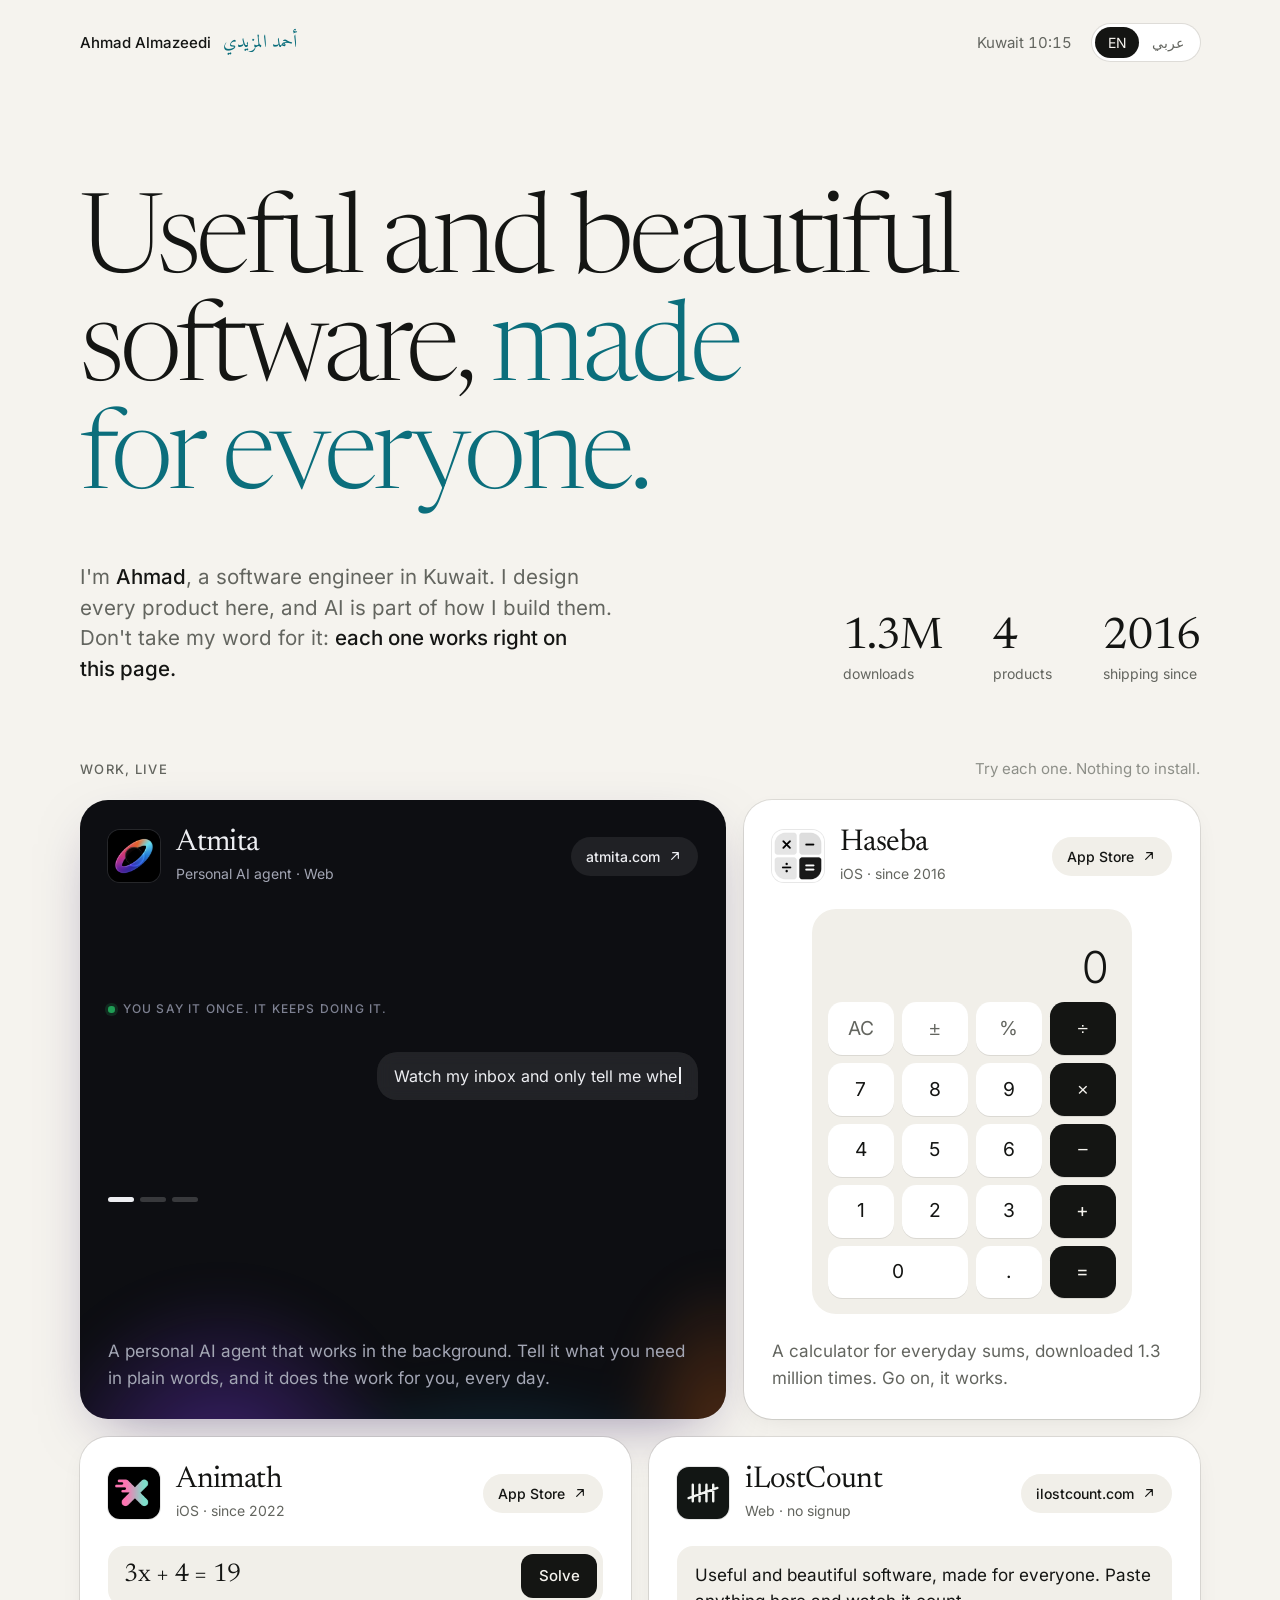
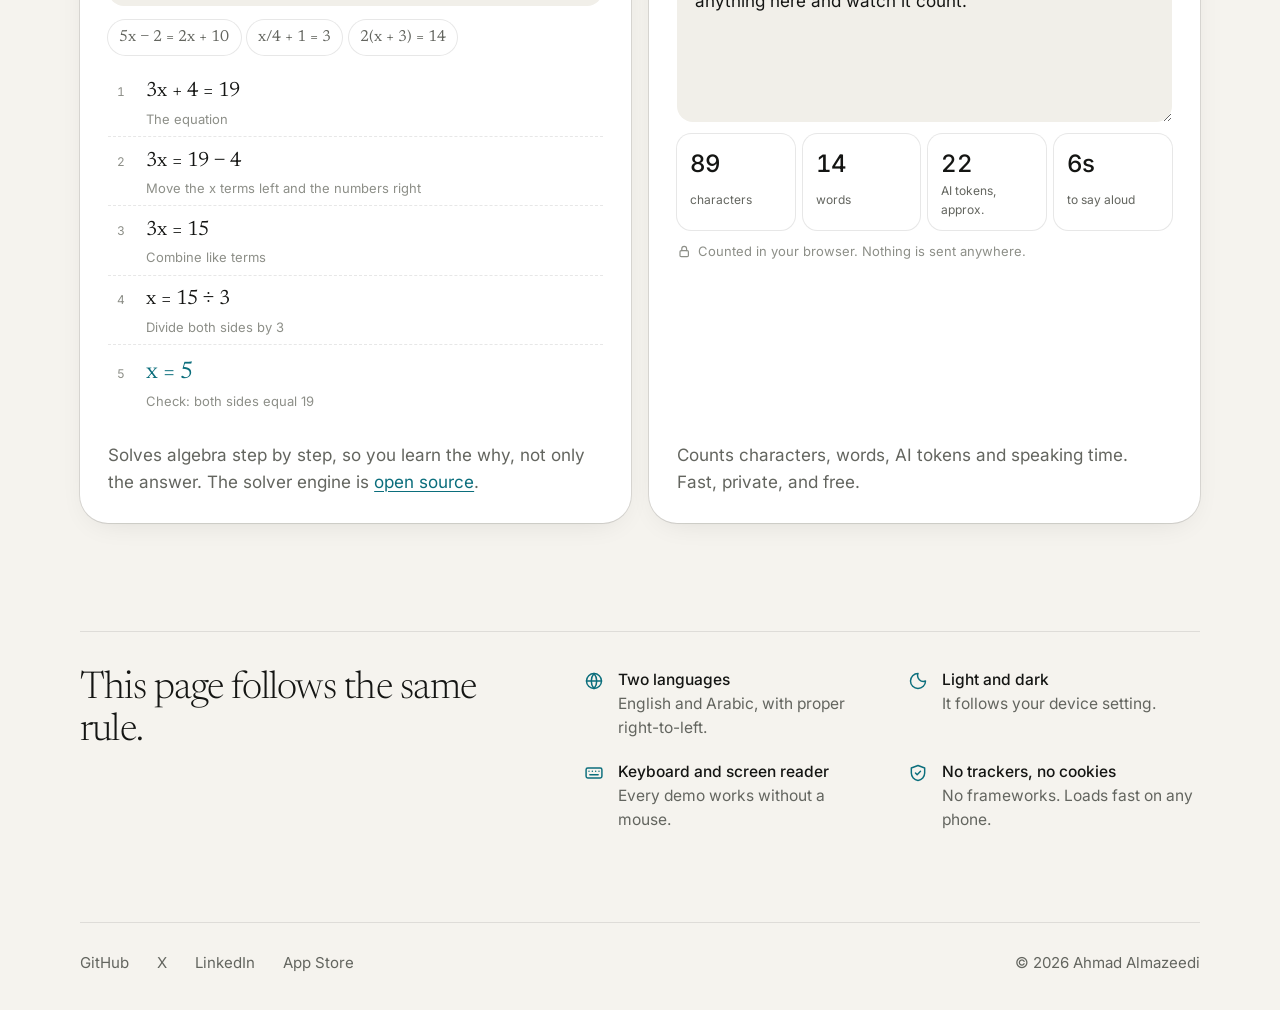
==== index.html @ 47bbcbde "Redesign: live demos of every product, English/Arabic, new share card" ====
<!DOCTYPE html>
<html lang="en" dir="ltr">
<head>
<meta charset="utf-8">
<meta name="viewport" content="width=device-width, initial-scale=1">
<title>Ahmad Almazeedi: software made for everyone</title>
<meta name="description" content="Ahmad Almazeedi, software engineer in Kuwait. Atmita, Haseba, Animath and iLostCount, each one you can try right on the page.">
<link rel="canonical" href="https://ahmad-almazeedi.github.io/">
<meta name="theme-color" content="#F5F3EE" media="(prefers-color-scheme: light)">
<meta name="theme-color" content="#0C0D0C" media="(prefers-color-scheme: dark)">
<meta property="og:type" content="website">
<meta property="og:title" content="Ahmad Almazeedi">
<meta property="og:description" content="Useful and beautiful software, made for everyone.">
<meta property="og:url" content="https://ahmad-almazeedi.github.io/">
<meta property="og:image" content="https://ahmad-almazeedi.github.io/assets/og.png">
<meta property="og:image:width" content="1200">
<meta property="og:image:height" content="630">
<meta name="twitter:card" content="summary_large_image">
<link rel="icon" type="image/svg+xml" href="/favicon.svg">
<link rel="preload" href="/assets/fonts/newsreader.woff2" as="font" type="font/woff2" crossorigin>
<link rel="preload" href="/assets/fonts/inter.woff2" as="font" type="font/woff2" crossorigin>
<script>
(function () {
  var q = new URLSearchParams(location.search).get('lang');
  var saved = null; try { saved = localStorage.getItem('lang'); } catch (e) {}
  var lang = q || saved || ((navigator.language || '').slice(0, 2) === 'ar' ? 'ar' : 'en');
  if (lang === 'ar') { document.documentElement.lang = 'ar'; document.documentElement.dir = 'rtl'; }
})();
</script>
<style>
@font-face { font-family: "Newsreader"; src: url("/assets/fonts/newsreader.woff2") format("woff2"); font-weight: 200 800; font-display: swap; }
@font-face { font-family: "Inter"; src: url("/assets/fonts/inter.woff2") format("woff2"); font-weight: 100 900; font-display: swap; }
@font-face { font-family: "Amiri Name"; src: url("/assets/fonts/amiri-name.woff2") format("woff2"); font-display: swap; }
@font-face { font-family: "Amiri"; src: url("/assets/fonts/amiri-400.woff2") format("woff2"); font-display: swap; unicode-range: U+0600-06FF, U+0750-077F, U+08A0-08FF, U+200C-200E, U+FB50-FDFF, U+FE70-FEFC; }
@font-face { font-family: "Plex Arabic"; src: url("/assets/fonts/plex-arabic-400.woff2") format("woff2"); font-weight: 400; font-display: swap; unicode-range: U+0600-06FF, U+0750-077F, U+08A0-08FF, U+200C-200E, U+FB50-FDFF, U+FE70-FEFC; }
@font-face { font-family: "Plex Arabic"; src: url("/assets/fonts/plex-arabic-500.woff2") format("woff2"); font-weight: 500 700; font-display: swap; unicode-range: U+0600-06FF, U+0750-077F, U+08A0-08FF, U+200C-200E, U+FB50-FDFF, U+FE70-FEFC; }

:root {
  color-scheme: light dark;
  --bg: #F5F3EE;
  --card: #FFFFFF;
  --ink: #141513;
  --soft: #63655F;
  --faint: #8D8F88;
  --line: rgba(20, 21, 19, 0.10);
  --well: #F1EFE9;
  --accent: #0B6E7C;
  --ok: #1F9D55;
  --shadow: 0 1px 2px rgba(20,21,19,.04), 0 8px 30px -12px rgba(20,21,19,.12);
  --serif: "Newsreader", "Amiri", "Iowan Old Style", Georgia, serif;
  --sans: "Inter", "Plex Arabic", -apple-system, BlinkMacSystemFont, "Segoe UI", Roboto, Helvetica, Arial, sans-serif;
  --pad: clamp(1.25rem, 5vw, 4.5rem);
  --r: 1.75rem;
}
@media (prefers-color-scheme: dark) {
  :root {
    --bg: #0C0D0C;
    --card: #161816;
    --ink: #ECEDE8;
    --soft: #A0A39C;
    --faint: #73766F;
    --line: rgba(236, 237, 232, 0.10);
    --well: #1E201E;
    --accent: #6FCBD7;
    --ok: #4ADE80;
    --shadow: 0 1px 0 rgba(255,255,255,.03) inset, 0 10px 40px -16px rgba(0,0,0,.6);
  }
}
* { box-sizing: border-box; }
html { -webkit-text-size-adjust: 100%; }
body {
  margin: 0; background: var(--bg); color: var(--ink);
  font-family: var(--sans); font-size: 1.0625rem; line-height: 1.55;
  -webkit-font-smoothing: antialiased; text-rendering: optimizeLegibility;
}
a { color: inherit; text-decoration: none; }
button, input, textarea { font: inherit; color: inherit; }
::selection { background: var(--accent); color: var(--bg); }
:focus-visible { outline: 2px solid var(--accent); outline-offset: 3px; border-radius: 6px; }
.skip { position: absolute; inset-inline-start: 1rem; top: -4rem; background: var(--ink); color: var(--bg); padding: .5rem 1rem; border-radius: 999px; z-index: 9; }
.skip:focus { top: 1rem; }
.sr { position: absolute; width: 1px; height: 1px; overflow: hidden; clip: rect(0 0 0 0); white-space: nowrap; }

/* Language switching: one page, two languages */
html:not([lang="ar"]) [data-ar], html[lang="ar"] [data-en] { display: none !important; }
html[lang="ar"] body { font-size: 1.125rem; line-height: 1.75; }

.wrap { max-width: 78rem; margin: 0 auto; padding: 0 var(--pad); }

/* Top */
.top { display: flex; align-items: center; justify-content: space-between; gap: 1rem; padding-block: 1.5rem; font-size: .9375rem; color: var(--soft); }
.mark { display: flex; align-items: center; gap: .75rem; color: var(--ink); font-weight: 500; }
.mark .ar { font-family: "Amiri Name", "Amiri", serif; font-size: 1.2em; color: var(--accent); font-weight: 400; line-height: 1; }
.top-right { display: flex; align-items: center; gap: 1.25rem; }
.clock { font-variant-numeric: tabular-nums; }
.lang {
  display: inline-flex; padding: 3px; border-radius: 999px; background: var(--card); box-shadow: 0 0 0 1px var(--line);
}
.lang button {
  border: 0; background: transparent; cursor: pointer; padding: .3rem .8rem; border-radius: 999px; font-size: .875rem; color: var(--soft);
  transition: background .2s, color .2s;
}
.lang button[aria-pressed="true"] { background: var(--ink); color: var(--bg); }
.lang .ar-btn { font-family: "Plex Arabic", var(--sans); }

/* Hero */
.hero { padding-block: clamp(3.5rem, 12vh, 8.5rem) clamp(3rem, 8vh, 5.5rem); }
.hero h1 {
  margin: 0; font-family: var(--serif); font-weight: 300;
  font-size: clamp(3rem, 8.6vw, 8.25rem); line-height: .98; letter-spacing: -0.04em;
  max-width: 11.5em; text-wrap: balance;
}
.hero h1 em { font-style: normal; color: var(--accent); }
html[lang="ar"] .hero h1 { font-family: "Amiri", var(--serif); font-weight: 400; letter-spacing: 0; line-height: 1.35; font-size: clamp(2.6rem, 7.2vw, 6.75rem); }
.intro { display: grid; grid-template-columns: minmax(0, 34rem) auto; justify-content: space-between; align-items: end; gap: 2rem 3rem; margin-top: clamp(2rem, 5vh, 3.25rem); }
.intro p { margin: 0; font-size: clamp(1.125rem, 1.6vw, 1.3rem); line-height: 1.5; color: var(--soft); text-wrap: pretty; }
.intro p strong { color: var(--ink); font-weight: 500; }
.facts { display: flex; gap: clamp(1.5rem, 4vw, 3.5rem); margin: 0; }
.facts div { display: grid; gap: .15rem; }
.facts dt { order: 2; font-size: .875rem; color: var(--soft); }
.facts dd { order: 1; margin: 0; font-family: var(--serif); font-size: clamp(2rem, 3.4vw, 2.75rem); line-height: 1; letter-spacing: -0.02em; font-variant-numeric: lining-nums; }

/* Section head */
.head { display: flex; align-items: baseline; justify-content: space-between; gap: 1rem; margin-bottom: 1.25rem; }
.head h2 { margin: 0; font-size: .8125rem; font-weight: 500; letter-spacing: .1em; text-transform: uppercase; color: var(--soft); }
html[lang="ar"] .head h2 { letter-spacing: 0; font-size: .95rem; }
.head p { margin: 0; font-size: .9375rem; color: var(--faint); }

/* Bento */
.grid { display: grid; grid-template-columns: repeat(12, minmax(0, 1fr)); gap: clamp(.875rem, 1.4vw, 1.25rem); }
.card {
  position: relative; grid-column: span 6; display: flex; flex-direction: column; gap: 1.5rem;
  background: var(--card); border-radius: var(--r); padding: clamp(1.25rem, 2.2vw, 2rem);
  box-shadow: var(--shadow), 0 0 0 1px var(--line); overflow: hidden;
}
.card.atmita { grid-column: span 7; }
.card.haseba { grid-column: span 5; }
.card-top { display: flex; align-items: center; gap: 1rem; }
.icon { width: 3.25rem; height: 3.25rem; border-radius: 23%; flex: none; display: block; box-shadow: 0 0 0 1px var(--line); }
svg.icon { background: #121614; color: #F2F4F1; }
.card-top h3 { margin: 0; font-family: var(--serif); font-weight: 400; font-size: 1.875rem; line-height: 1.05; letter-spacing: -0.02em; }
html[lang="ar"] .card-top h3 { font-family: var(--serif); letter-spacing: 0; }
.kind { margin: .2rem 0 0; font-size: .875rem; color: var(--soft); }
.go {
  margin-inline-start: auto; display: inline-flex; align-items: center; gap: .4rem; flex: none;
  padding: .55rem .95rem; border-radius: 999px; font-size: .875rem; font-weight: 500;
  background: var(--well); transition: background .2s, color .2s;
}
.go svg { width: 1rem; height: 1rem; transition: transform .25s cubic-bezier(.2,.7,.2,1); }
html[dir="rtl"] .go svg { transform: scaleX(-1); }
.go:hover { background: var(--ink); color: var(--bg); }
.go:hover svg { transform: translate(2px, -2px); }
html[dir="rtl"] .go:hover svg { transform: scaleX(-1) translate(2px, -2px); }
.desc { margin: 0; color: var(--soft); max-width: 34em; text-wrap: pretty; }
.desc a { color: var(--accent); text-decoration: underline; text-underline-offset: .2em; text-decoration-thickness: 1px; }
.try { flex: 1; display: flex; flex-direction: column; justify-content: flex-start; min-width: 0; }
.card.atmita .try, .card.haseba .try { justify-content: center; }
.try-label { display: flex; align-items: center; gap: .5rem; margin: 0 0 .75rem; font-size: .75rem; font-weight: 500; letter-spacing: .1em; text-transform: uppercase; color: var(--faint); }
html[lang="ar"] .try-label { letter-spacing: 0; font-size: .85rem; }
.try-label::before { content: ""; width: .4rem; height: .4rem; border-radius: 50%; background: var(--ok); box-shadow: 0 0 0 3px color-mix(in srgb, var(--ok) 20%, transparent); }

/* Atmita: dark stage that stays dark in both themes */
.card.atmita { background: #0D0E12; color: #EDEEF2; box-shadow: 0 0 0 1px rgba(255,255,255,.06), 0 20px 60px -24px rgba(40, 20, 90, .5); }
.card.atmita::before {
  content: ""; position: absolute; inset: auto -20% -55% -20%; height: 90%;
  background: radial-gradient(closest-side at 30% 50%, rgba(124, 58, 237, .45), transparent 70%),
              radial-gradient(closest-side at 60% 60%, rgba(14, 165, 233, .35), transparent 70%),
              radial-gradient(closest-side at 85% 40%, rgba(249, 115, 22, .28), transparent 70%);
  filter: blur(20px); pointer-events: none;
}
.card.atmita > * { position: relative; }
.card.atmita .kind, .card.atmita .desc { color: #A3A6B4; }
.card.atmita .go { background: rgba(255,255,255,.08); }
.card.atmita .go:hover { background: #EDEEF2; color: #0D0E12; }
.card.atmita .icon { box-shadow: 0 0 0 1px rgba(255,255,255,.1); }
.card.atmita .try-label { color: #7D8091; }
.stage { display: grid; gap: .75rem; min-height: 12rem; align-content: center; }
.bubble {
  justify-self: end; max-width: 85%; padding: .75rem 1.05rem; border-radius: 1.25rem 1.25rem .35rem 1.25rem;
  background: rgba(255,255,255,.09); backdrop-filter: blur(8px); font-size: 1rem; min-height: 2.9rem;
}
html[dir="rtl"] .bubble { border-radius: 1.25rem 1.25rem 1.25rem .35rem; }
.bubble .caret { display: inline-block; width: 2px; height: 1.05em; background: currentColor; vertical-align: -0.15em; margin-inline-start: 2px; animation: blink 1s steps(1) infinite; }
@keyframes blink { 50% { opacity: 0; } }
.job {
  justify-self: start; display: flex; align-items: center; gap: .9rem; width: min(100%, 24rem);
  padding: .9rem 1.1rem; border-radius: 1.1rem; background: rgba(255,255,255,.96); color: #121318;
  box-shadow: 0 12px 32px -12px rgba(0,0,0,.6);
  opacity: 0; transform: translateY(10px) scale(.98); transition: opacity .5s ease, transform .6s cubic-bezier(.2,.7,.2,1);
}
.job.show { opacity: 1; transform: none; }
.job-ic { width: 2.25rem; height: 2.25rem; border-radius: .7rem; display: grid; place-items: center; background: linear-gradient(135deg, #7C3AED, #0EA5E9); color: #fff; flex: none; }
.job-ic svg { width: 1.15rem; height: 1.15rem; }
.job b { display: block; font-weight: 600; font-size: .95rem; line-height: 1.3; }
.job span { display: block; font-size: .8125rem; color: #62646E; }
.job .live { margin-inline-start: auto; display: inline-flex; align-items: center; gap: .35rem; font-size: .75rem; font-weight: 500; color: #15803D; flex: none; }
.job .live::before { content: ""; width: .45rem; height: .45rem; border-radius: 50%; background: #22C55E; animation: pulse 1.6s ease-in-out infinite; }
@keyframes pulse { 50% { opacity: .35; } }
.dots { display: flex; gap: .4rem; margin-top: .25rem; }
.dots button { width: 1.6rem; height: .3rem; padding: 0; border: 0; border-radius: 999px; background: rgba(255,255,255,.18); cursor: pointer; }
.dots button[aria-current="true"] { background: #EDEEF2; }

/* Haseba: a working calculator */
.calc { width: 100%; max-width: 20rem; margin-inline: auto; padding: 1rem; border-radius: 1.5rem; background: var(--well); direction: ltr; }
.screen { text-align: right; padding: .25rem .5rem .75rem; min-height: 4.75rem; display: grid; align-content: end; }
.screen small { font-size: .8125rem; color: var(--faint); min-height: 1.2em; font-variant-numeric: tabular-nums; }
.screen output { font-size: 2.75rem; font-weight: 300; line-height: 1.05; letter-spacing: -0.02em; font-variant-numeric: tabular-nums; overflow: hidden; white-space: nowrap; text-overflow: ellipsis; }
.keys { display: grid; grid-template-columns: repeat(4, 1fr); gap: .5rem; }
.keys button {
  border: 0; cursor: pointer; aspect-ratio: 1.25; border-radius: .9rem; font-size: 1.2rem; background: var(--card);
  box-shadow: 0 1px 0 var(--line); transition: transform .08s ease, background .15s;
}
.keys button:active { transform: scale(.95); }
.keys .op { background: var(--ink); color: var(--bg); }
.keys .fn { color: var(--soft); }
.keys .zero { grid-column: span 2; aspect-ratio: auto; }

/* Animath */
.solve { display: grid; grid-template-columns: minmax(0, 1fr); align-content: start; gap: .9rem; }
.eq { display: flex; align-items: center; gap: .5rem; padding: .35rem .35rem .35rem 1rem; border-radius: 1rem; background: var(--well); direction: ltr; }
.eq input { flex: 1; min-width: 0; width: 100%; border: 0; background: transparent; font-family: var(--serif); font-size: 1.6rem; letter-spacing: -0.01em; padding: .3rem 0; outline: none; }
.eq button { border: 0; cursor: pointer; padding: .65rem 1.1rem; border-radius: .75rem; background: var(--ink); color: var(--bg); font-weight: 500; font-size: .9375rem; }
.eq-ex { display: flex; flex-wrap: wrap; gap: .4rem; }
.eq-ex button { border: 0; cursor: pointer; padding: .3rem .7rem; border-radius: 999px; background: transparent; box-shadow: 0 0 0 1px var(--line); font-family: var(--serif); font-size: 1rem; color: var(--soft); direction: ltr; }
.eq-ex button:hover { color: var(--ink); }
.steps { list-style: none; margin: 0; padding: 0; display: grid; gap: .1rem; counter-reset: s; }
.steps li { display: grid; grid-template-columns: 1.6rem 1fr; gap: .75rem; align-items: baseline; padding: .45rem 0; border-bottom: 1px dashed var(--line); counter-increment: s; }
.steps li:last-child { border-bottom: 0; }
.steps li::before { content: counter(s); font-size: .75rem; color: var(--faint); font-variant-numeric: tabular-nums; text-align: center; }
.steps .m { font-family: var(--serif); font-size: 1.3rem; direction: ltr; unicode-bidi: isolate; }
.steps .n { display: block; font-size: .8125rem; color: var(--faint); }
.steps li.final .m { color: var(--accent); font-size: 1.5rem; }
@media (prefers-reduced-motion: no-preference) {
  .steps li { animation: rise .45s cubic-bezier(.2,.7,.2,1) both; animation-delay: calc(var(--i) * 110ms); }
}

/* iLostCount */
.count textarea {
  width: 100%; min-height: 11rem; resize: vertical; border: 0; border-radius: 1rem; padding: 1rem 1.1rem;
  background: var(--well); line-height: 1.55; outline: none;
}
.count textarea:focus-visible { box-shadow: 0 0 0 2px var(--accent); }
.tally { display: grid; grid-template-columns: repeat(4, 1fr); gap: .5rem; margin: .75rem 0 0; }
.tally div { display: grid; padding: .7rem .8rem; border-radius: .9rem; box-shadow: 0 0 0 1px var(--line); }
.tally dt { order: 2; font-size: .75rem; color: var(--soft); }
.tally dd { order: 1; margin: 0; font-size: 1.5rem; font-weight: 500; letter-spacing: -0.02em; font-variant-numeric: tabular-nums; }
.private { margin: .65rem 0 0; font-size: .8125rem; color: var(--faint); display: flex; align-items: center; gap: .4rem; }
.private svg { width: .9rem; height: .9rem; flex: none; }

/* This page */
.made { margin-top: clamp(4.5rem, 12vh, 8rem); display: grid; grid-template-columns: minmax(0, 1fr) minmax(0, 1.4fr); gap: 2rem 4rem; padding-top: 2.25rem; border-top: 1px solid var(--line); }
.made h2 { margin: 0; font-family: var(--serif); font-weight: 300; font-size: clamp(1.9rem, 3vw, 2.6rem); line-height: 1.1; letter-spacing: -0.02em; }
html[lang="ar"] .made h2 { letter-spacing: 0; line-height: 1.4; }
.made ul { list-style: none; margin: 0; padding: 0; display: grid; grid-template-columns: repeat(2, minmax(0, 1fr)); gap: 1.25rem 2rem; }
.made li { display: grid; grid-template-columns: 1.5rem 1fr; gap: .6rem; color: var(--soft); font-size: .9688rem; }
.made li b { display: block; color: var(--ink); font-weight: 500; }
.made li svg { width: 1.25rem; height: 1.25rem; color: var(--accent); margin-top: .2rem; }

/* Foot */
.foot { margin-top: clamp(4rem, 10vh, 6rem); padding-block: 1.75rem 2.25rem; display: flex; flex-wrap: wrap; justify-content: space-between; gap: .75rem 2rem; font-size: .9375rem; color: var(--soft); border-top: 1px solid var(--line); }
.foot nav { display: flex; flex-wrap: wrap; gap: .5rem 1.75rem; }
.foot a:hover, .foot a:focus-visible { color: var(--ink); }

/* Entrance */
@media (prefers-reduced-motion: no-preference) {
  .rise { animation: rise .9s cubic-bezier(.2,.7,.2,1) both; animation-delay: calc(var(--i, 0) * 90ms); }
  @keyframes rise { from { opacity: 0; transform: translateY(14px); } to { opacity: 1; transform: none; } }
}

/* Narrow */
@media (max-width: 64rem) {
  .card, .card.atmita, .card.haseba { grid-column: span 12; }
  .intro { grid-template-columns: 1fr; }
  .made { grid-template-columns: 1fr; }
}
@media (max-width: 40rem) {
  .clock { display: none; }
  .mark .en-name { display: none; }
  .facts { gap: 1.5rem; }
  .card-top h3 { font-size: 1.6rem; }
  .go span { display: none; }
  .go { padding: .6rem; }
  .tally { grid-template-columns: repeat(2, 1fr); }
  .made ul { grid-template-columns: 1fr; }
  .stage { min-height: 14rem; }
  .eq input { font-size: 1.35rem; }
}
</style>
</head>
<body>
<a class="skip" href="#work"><span data-en>Skip to the work</span><span data-ar>انتقل إلى الأعمال</span></a>

<div class="wrap">
  <header class="top">
    <a class="mark" href="/" aria-label="Ahmad Almazeedi">
      <span class="en-name">Ahmad Almazeedi</span>
      <span class="ar" lang="ar">أحمد المزيدي</span>
    </a>
    <div class="top-right">
      <span class="clock"><span data-en>Kuwait</span><span data-ar>الكويت</span> <span id="clock" dir="ltr"></span></span>
      <div class="lang" role="group" aria-label="Language / اللغة">
        <button type="button" data-set="en" aria-pressed="true">EN</button>
        <button type="button" data-set="ar" class="ar-btn" lang="ar" aria-pressed="false">عربي</button>
      </div>
    </div>
  </header>

  <main>
    <section class="hero">
      <h1 class="rise">
        <span data-en>Useful and beautiful software, <em>made for everyone.</em></span>
        <span data-ar>برمجيات مفيدة وجميلة، <em>صُنعت للجميع.</em></span>
      </h1>
      <div class="intro rise" style="--i:2">
        <p data-en>I'm <strong>Ahmad</strong>, a software engineer in Kuwait. I design every product here, and AI is part of how I build them. Don't take my word for it: <strong>each one works right on this page.</strong></p>
        <p data-ar>أنا <strong>أحمد</strong>، مهندس برمجيات من الكويت. أصمم كل منتج هنا، والذكاء الاصطناعي جزء من طريقة بنائه. لا تأخذ كلامي فقط: <strong>كل منتج يعمل هنا في هذه الصفحة.</strong></p>
        <dl class="facts">
          <div><dt><span data-en>downloads</span><span data-ar>تحميل</span></dt><dd>1.3M</dd></div>
          <div><dt><span data-en>products</span><span data-ar>منتجات</span></dt><dd>4</dd></div>
          <div><dt><span data-en>shipping since</span><span data-ar>أطلق منذ</span></dt><dd>2016</dd></div>
        </dl>
      </div>
    </section>

    <section id="work" aria-labelledby="work-h">
      <div class="head rise" style="--i:3">
        <h2 id="work-h"><span data-en>Work, live</span><span data-ar>الأعمال، تعمل الآن</span></h2>
        <p><span data-en>Try each one. Nothing to install.</span><span data-ar>جرّب كل واحد. لا شيء لتثبيته.</span></p>
      </div>

      <div class="grid">

        <!-- Atmita -->
        <article class="card atmita rise" style="--i:4" aria-labelledby="t-atmita">
          <div class="card-top">
            <img class="icon" src="/assets/icons/atmita.png" alt="" width="52" height="52">
            <div>
              <h3 id="t-atmita">Atmita</h3>
              <p class="kind"><span data-en>Personal AI agent · Web</span><span data-ar>وكيل ذكاء اصطناعي شخصي · ويب</span></p>
            </div>
            <a class="go" href="https://atmita.com/"><span>atmita.com</span><svg viewBox="0 0 24 24" fill="none" stroke="currentColor" stroke-width="1.75" stroke-linecap="round" stroke-linejoin="round" aria-hidden="true"><path d="M7 17 17 7M8.5 7H17v8.5"/></svg></a>
          </div>
          <div class="try">
            <p class="try-label"><span data-en>You say it once. It keeps doing it.</span><span data-ar>تقولها مرة، ويستمر في تنفيذها.</span></p>
            <div class="stage" aria-live="polite">
              <div class="bubble"><span id="say"></span><span class="caret" aria-hidden="true"></span></div>
              <div class="job" id="job">
                <span class="job-ic"><svg viewBox="0 0 24 24" fill="none" stroke="currentColor" stroke-width="2" stroke-linecap="round" stroke-linejoin="round" aria-hidden="true"><path d="M12 3v3M12 18v3M4.6 4.6l2.1 2.1M17.3 17.3l2.1 2.1M3 12h3M18 12h3M4.6 19.4l2.1-2.1M17.3 6.7l2.1-2.1"/><circle cx="12" cy="12" r="3.2"/></svg></span>
                <span><b id="job-t"></b><span id="job-w"></span></span>
                <span class="live"><span data-en>Running</span><span data-ar>يعمل</span></span>
              </div>
              <div class="dots" id="dots"></div>
            </div>
          </div>
          <p class="desc"><span data-en>A personal AI agent that works in the background. Tell it what you need in plain words, and it does the work for you, every day.</span><span data-ar>وكيل ذكاء اصطناعي شخصي يعمل في الخلفية. أخبره بما تحتاجه بكلمات بسيطة، وهو ينجز العمل عنك كل يوم.</span></p>
        </article>

        <!-- Haseba -->
        <article class="card haseba rise" style="--i:5" aria-labelledby="t-haseba">
          <div class="card-top">
            <img class="icon" src="/assets/icons/haseba.png" alt="" width="52" height="52">
            <div>
              <h3 id="t-haseba">Haseba</h3>
              <p class="kind"><span data-en>iOS · since 2016</span><span data-ar>iOS · منذ 2016</span></p>
            </div>
            <a class="go" href="https://apps.apple.com/us/app/haseba-calculator-converter/id1121281655"><span>App Store</span><svg viewBox="0 0 24 24" fill="none" stroke="currentColor" stroke-width="1.75" stroke-linecap="round" stroke-linejoin="round" aria-hidden="true"><path d="M7 17 17 7M8.5 7H17v8.5"/></svg></a>
          </div>
          <div class="try">
            <div class="calc" id="calc" role="group" aria-label="Calculator">
              <div class="screen"><small id="c-exp"></small><output id="c-out" aria-live="polite">0</output></div>
              <div class="keys">
                <button class="fn" data-k="c">AC</button><button class="fn" data-k="neg">±</button><button class="fn" data-k="%">%</button><button class="op" data-k="/" aria-label="divide">÷</button>
                <button data-k="7">7</button><button data-k="8">8</button><button data-k="9">9</button><button class="op" data-k="*" aria-label="times">×</button>
                <button data-k="4">4</button><button data-k="5">5</button><button data-k="6">6</button><button class="op" data-k="-" aria-label="minus">−</button>
                <button data-k="1">1</button><button data-k="2">2</button><button data-k="3">3</button><button class="op" data-k="+" aria-label="plus">+</button>
                <button class="zero" data-k="0">0</button><button data-k=".">.</button><button class="op" data-k="=" aria-label="equals">=</button>
              </div>
            </div>
          </div>
          <p class="desc"><span data-en>A calculator for everyday sums, downloaded 1.3 million times. Go on, it works.</span><span data-ar>آلة حاسبة للحسابات اليومية، حُمّلت 1.3 مليون مرة. جرّبها، إنها تعمل.</span></p>
        </article>

        <!-- Animath -->
        <article class="card rise" style="--i:6" aria-labelledby="t-animath">
          <div class="card-top">
            <img class="icon" src="/assets/icons/animath.png" alt="" width="52" height="52">
            <div>
              <h3 id="t-animath">Animath</h3>
              <p class="kind"><span data-en>iOS · since 2022</span><span data-ar>iOS · منذ 2022</span></p>
            </div>
            <a class="go" href="https://apps.apple.com/us/app/animath-ai-tutor-solver/id1615638274"><span>App Store</span><svg viewBox="0 0 24 24" fill="none" stroke="currentColor" stroke-width="1.75" stroke-linecap="round" stroke-linejoin="round" aria-hidden="true"><path d="M7 17 17 7M8.5 7H17v8.5"/></svg></a>
          </div>
          <div class="try solve">
            <form class="eq" id="eq-form">
              <label class="sr" for="eq"><span data-en>Equation</span><span data-ar>المعادلة</span></label>
              <input id="eq" value="3x + 4 = 19" autocomplete="off" spellcheck="false" inputmode="text">
              <button type="submit"><span data-en>Solve</span><span data-ar>حل</span></button>
            </form>
            <div class="eq-ex" aria-label="Examples"><button type="button">5x − 2 = 2x + 10</button><button type="button">x/4 + 1 = 3</button><button type="button">2(x + 3) = 14</button></div>
            <ol class="steps" id="steps" aria-live="polite"></ol>
          </div>
          <p class="desc"><span data-en>Solves algebra step by step, so you learn the why, not only the answer. The solver engine is <a href="https://github.com/ahmad-almazeedi/AnimathSolver">open source</a>.</span><span data-ar>يحل الجبر خطوة بخطوة، لتفهم السبب لا الجواب فقط. محرك الحل <a href="https://github.com/ahmad-almazeedi/AnimathSolver">مفتوح المصدر</a>.</span></p>
        </article>

        <!-- iLostCount -->
        <article class="card rise" style="--i:7" aria-labelledby="t-ilc">
          <div class="card-top">
            <svg class="icon" viewBox="0 0 56 56" width="52" height="52" fill="none" stroke="currentColor" stroke-width="2.6" stroke-linecap="round" aria-hidden="true"><path d="M17 19v18M24.3 19v18M31.7 19v18M39 19v18M12.5 33.5l31-11"/></svg>
            <div>
              <h3 id="t-ilc">iLostCount</h3>
              <p class="kind"><span data-en>Web · no signup</span><span data-ar>ويب · بدون تسجيل</span></p>
            </div>
            <a class="go" href="https://ilostcount.com/"><span>ilostcount.com</span><svg viewBox="0 0 24 24" fill="none" stroke="currentColor" stroke-width="1.75" stroke-linecap="round" stroke-linejoin="round" aria-hidden="true"><path d="M7 17 17 7M8.5 7H17v8.5"/></svg></a>
          </div>
          <div class="try count">
            <label class="sr" for="txt"><span data-en>Text to count</span><span data-ar>النص المراد عدّه</span></label>
            <textarea id="txt" spellcheck="false"></textarea>
            <dl class="tally">
              <div><dt><span data-en>characters</span><span data-ar>حرف</span></dt><dd id="n-c">0</dd></div>
              <div><dt><span data-en>words</span><span data-ar>كلمة</span></dt><dd id="n-w">0</dd></div>
              <div><dt><span data-en>AI tokens, approx.</span><span data-ar>توكن تقريبًا</span></dt><dd id="n-t">0</dd></div>
              <div><dt><span data-en>to say aloud</span><span data-ar>للنطق</span></dt><dd id="n-s">0s</dd></div>
            </dl>
            <p class="private"><svg viewBox="0 0 24 24" fill="none" stroke="currentColor" stroke-width="2" stroke-linecap="round" stroke-linejoin="round" aria-hidden="true"><rect x="5" y="11" width="14" height="10" rx="2"/><path d="M8 11V8a4 4 0 0 1 8 0v3"/></svg><span data-en>Counted in your browser. Nothing is sent anywhere.</span><span data-ar>يُعدّ داخل متصفحك. لا يُرسل أي شيء.</span></p>
          </div>
          <p class="desc"><span data-en>Counts characters, words, AI tokens and speaking time. Fast, private, and free.</span><span data-ar>يعدّ الحروف والكلمات وتوكنات الذكاء الاصطناعي ومدة النطق. سريع وخاص ومجاني.</span></p>
        </article>

      </div>
    </section>

    <section class="made" aria-labelledby="made-h">
      <h2 id="made-h"><span data-en>This page follows the same rule.</span><span data-ar>وهذه الصفحة تتبع القاعدة نفسها.</span></h2>
      <ul>
        <li><svg viewBox="0 0 24 24" fill="none" stroke="currentColor" stroke-width="1.75" stroke-linecap="round" stroke-linejoin="round" aria-hidden="true"><circle cx="12" cy="12" r="9"/><path d="M3 12h18M12 3a14 14 0 0 1 0 18M12 3a14 14 0 0 0 0 18"/></svg><span><b><span data-en>Two languages</span><span data-ar>لغتان</span></b><span data-en>English and Arabic, with proper right-to-left.</span><span data-ar>العربية والإنجليزية، مع اتجاه صحيح من اليمين لليسار.</span></span></li>
        <li><svg viewBox="0 0 24 24" fill="none" stroke="currentColor" stroke-width="1.75" stroke-linecap="round" stroke-linejoin="round" aria-hidden="true"><path d="M12 3a9 9 0 1 0 9 9 7 7 0 0 1-9-9Z"/></svg><span><b><span data-en>Light and dark</span><span data-ar>فاتح وداكن</span></b><span data-en>It follows your device setting.</span><span data-ar>تتبع إعداد جهازك.</span></span></li>
        <li><svg viewBox="0 0 24 24" fill="none" stroke="currentColor" stroke-width="1.75" stroke-linecap="round" stroke-linejoin="round" aria-hidden="true"><rect x="2.5" y="6" width="19" height="12" rx="2"/><path d="M6 10h.01M10 10h.01M14 10h.01M18 10h.01M7 14h10"/></svg><span><b><span data-en>Keyboard and screen reader</span><span data-ar>لوحة المفاتيح وقارئ الشاشة</span></b><span data-en>Every demo works without a mouse.</span><span data-ar>كل تجربة تعمل بدون فأرة.</span></span></li>
        <li><svg viewBox="0 0 24 24" fill="none" stroke="currentColor" stroke-width="1.75" stroke-linecap="round" stroke-linejoin="round" aria-hidden="true"><path d="M12 3 4 6v6c0 4.5 3.4 8.3 8 9 4.6-.7 8-4.5 8-9V6l-8-3Z"/><path d="m9 12 2 2 4-4"/></svg><span><b><span data-en>No trackers, no cookies</span><span data-ar>بلا تتبع ولا كوكيز</span></b><span data-en>No frameworks. Loads fast on any phone.</span><span data-ar>بلا أطر عمل ثقيلة، تفتح بسرعة على أي هاتف.</span></span></li>
      </ul>
    </section>
  </main>

  <footer class="foot">
    <nav aria-label="Elsewhere">
      <a href="https://github.com/ahmad-almazeedi">GitHub</a>
      <a href="https://x.com/Ahmad_ALMazeedi">X</a>
      <a href="https://www.linkedin.com/in/ahmad-almazeedi-b4657ba8">LinkedIn</a>
      <a href="https://apps.apple.com/us/developer/ahmad-almazeedi/id1121281654">App Store</a>
    </nav>
    <span>© 2026 <span data-en>Ahmad Almazeedi</span><span data-ar>أحمد المزيدي</span></span>
  </footer>
</div>

<script>
(function () {
  var root = document.documentElement;
  var isAr = function () { return root.lang === 'ar'; };

  /* Language */
  var hooks = [];
  function setLang(l) {
    root.lang = l; root.dir = l === 'ar' ? 'rtl' : 'ltr';
    try { localStorage.setItem('lang', l); } catch (e) {}
    document.querySelectorAll('.lang button').forEach(function (b) { b.setAttribute('aria-pressed', String(b.dataset.set === l)); });
    document.title = l === 'ar' ? 'أحمد المزيدي: برمجيات صُنعت للجميع' : 'Ahmad Almazeedi: software made for everyone';
    hooks.forEach(function (f) { f(); });
  }
  document.querySelectorAll('.lang button').forEach(function (b) { b.addEventListener('click', function () { setLang(b.dataset.set); }); });

  /* Clock */
  var clock = document.getElementById('clock');
  if (window.Intl) {
    var fmt = new Intl.DateTimeFormat('en-GB', { timeZone: 'Asia/Kuwait', hour: '2-digit', minute: '2-digit' });
    var tick = function () { clock.textContent = fmt.format(new Date()); };
    tick(); setInterval(tick, 15000);
  }

  /* Atmita demo */
  var reduce = matchMedia('(prefers-reduced-motion: reduce)').matches;
  var scenes = {
    en: [
      ['Watch my inbox and only tell me when something needs me.', 'Inbox watch', 'Runs on every new email'],
      ['Every morning, send me the three news stories that matter for my work.', 'Morning brief', 'Every day at 7:00'],
      ['Remind me to reorder my contact lenses before I run out.', 'Restock reminder', 'Checks every week']
    ],
    ar: [
      ['راقب بريدي وأخبرني فقط عندما يحتاجني شيء.', 'مراقبة البريد', 'تعمل مع كل رسالة جديدة'],
      ['كل صباح، أرسل لي أهم ثلاثة أخبار تخص عملي.', 'موجز الصباح', 'كل يوم الساعة 7:00'],
      ['ذكّرني بطلب العدسات قبل أن تنفد.', 'تذكير إعادة الطلب', 'يتحقق كل أسبوع']
    ]
  };
  var say = document.getElementById('say'), job = document.getElementById('job');
  var jt = document.getElementById('job-t'), jw = document.getElementById('job-w'), dots = document.getElementById('dots');
  var idx = 0, timer = null;
  scenes.en.forEach(function (_, i) {
    var b = document.createElement('button'); b.type = 'button'; b.setAttribute('aria-label', 'Example ' + (i + 1));
    b.addEventListener('click', function () { play(i); }); dots.appendChild(b);
  });
  function play(i) {
    clearTimeout(timer); idx = i;
    var s = scenes[isAr() ? 'ar' : 'en'][i];
    [].forEach.call(dots.children, function (d, j) { d.setAttribute('aria-current', String(j === i)); });
    job.classList.remove('show'); jt.textContent = s[1]; jw.textContent = s[2];
    if (reduce) { say.textContent = s[0]; job.classList.add('show'); timer = setTimeout(function () { play((i + 1) % 3); }, 6000); return; }
    var n = 0; say.textContent = '';
    (function type() {
      n++; say.textContent = s[0].slice(0, n);
      if (n < s[0].length) timer = setTimeout(type, 28 + Math.random() * 30);
      else timer = setTimeout(function () { job.classList.add('show'); timer = setTimeout(function () { play((i + 1) % 3); }, 3600); }, 450);
    })();
  }
  play(0);
  hooks.push(function () { play(idx); });

  /* Haseba calculator */
  var out = document.getElementById('c-out'), expEl = document.getElementById('c-exp');
  var cur = '0', prev = null, op = null, fresh = false;
  var sym = { '+': '+', '-': '−', '*': '×', '/': '÷' };
  function fmtN(x) {
    if (!isFinite(x)) return isAr() ? 'خطأ' : 'Error';
    var r = parseFloat(x.toPrecision(12));
    return Math.abs(r) >= 1e12 ? r.toExponential(4) : String(r);
  }
  function calc(a, b, o) { return o === '+' ? a + b : o === '-' ? a - b : o === '*' ? a * b : b === 0 ? NaN : a / b; }
  function show() {
    out.textContent = cur.replace(/^-/, '−').replace(/\B(?=(\d{3})+(?!\d))(?=[^.]*$)/g, ',');
    expEl.textContent = prev !== null && op ? fmtN(prev).replace(/^-/, '−') + ' ' + sym[op] : '';
  }
  function press(k) {
    if (/\d/.test(k)) { cur = fresh || cur === '0' ? k : (cur.length < 14 ? cur + k : cur); fresh = false; }
    else if (k === '.') { if (fresh) { cur = '0.'; fresh = false; } else if (cur.indexOf('.') < 0) cur += '.'; }
    else if (k === 'c') { cur = '0'; prev = null; op = null; }
    else if (k === 'neg') { cur = cur.charAt(0) === '-' ? cur.slice(1) : (cur === '0' ? cur : '-' + cur); }
    else if (k === '%') { cur = fmtN(parseFloat(cur) / 100); fresh = true; }
    else if (k === '=') { if (op !== null) { var r = fmtN(calc(prev, parseFloat(cur), op)); expEl.textContent = ''; cur = r; prev = null; op = null; fresh = true; out.textContent = r; return; } }
    else { if (op !== null && !fresh) { cur = fmtN(calc(prev, parseFloat(cur), op)); } prev = parseFloat(cur); op = k; fresh = true; }
    show();
  }
  document.querySelectorAll('#calc button').forEach(function (b) { b.addEventListener('click', function () { press(b.dataset.k); }); });
  var calcEl = document.getElementById('calc');
  calcEl.addEventListener('keydown', function (e) {
    var map = { Enter: '=', Escape: 'c', Backspace: 'c', x: '*', X: '*' };
    var k = map[e.key] || e.key;
    if (/^[\d.+\-*/%=]$/.test(k) || k === 'c') { e.preventDefault(); press(k); }
  });
  show();

  /* Animath solver: linear equations in x, shown step by step */
  function parseSide(s) {
    // returns {a, b} meaning a*x + b, supports + - * / numbers, x, parentheses with a number factor
    s = s.replace(/\s+/g, '').replace(/[−–]/g, '-').replace(/×/g, '*').replace(/÷/g, '/').replace(/X/g, 'x');
    var i = 0;
    function peek() { return s[i]; }
    function num() { var m = /^\d*\.?\d+/.exec(s.slice(i)); if (!m) return null; i += m[0].length; return parseFloat(m[0]); }
    function factor() {
      var c = peek();
      if (c === '-') { i++; var f = factor(); return { a: -f.a, b: -f.b }; }
      if (c === '+') { i++; return factor(); }
      if (c === '(') { i++; var e = expr(); if (peek() !== ')') throw 0; i++; return e; }
      var n = num();
      if (n !== null) {
        if (peek() === 'x') { i++; return { a: n, b: 0 }; }
        if (peek() === '(') { var g = factor(); return { a: n * g.a, b: n * g.b }; }
        return { a: 0, b: n };
      }
      if (c === 'x') { i++; return { a: 1, b: 0 }; }
      throw 0;
    }
    function term() {
      var t = factor();
      while (peek() === '*' || peek() === '/') {
        var o = s[i++], f = factor();
        if (o === '*') { if (t.a && f.a) throw 0; t = { a: t.a * f.b + f.a * t.b, b: t.b * f.b }; }
        else { if (f.a || f.b === 0) throw 0; t = { a: t.a / f.b, b: t.b / f.b }; }
      }
      return t;
    }
    function expr() {
      var t = term();
      while (peek() === '+' || peek() === '-') { var o = s[i++], u = term(); t = o === '+' ? { a: t.a + u.a, b: t.b + u.b } : { a: t.a - u.a, b: t.b - u.b }; }
      return t;
    }
    var r = expr(); if (i !== s.length) throw 0; return r;
  }
  function gcd(a, b) { return b ? gcd(b, a % b) : Math.abs(a); }
  function fr(v) {
    v = parseFloat(v.toPrecision(12));
    if (Number.isInteger(v)) return String(v).replace('-', '−');
    for (var d = 2; d <= 1000; d++) { var n = v * d; if (Math.abs(n - Math.round(n)) < 1e-9) { n = Math.round(n); var g = gcd(n, d); return (n / g < 0 ? '−' : '') + Math.abs(n / g) + '/' + d / g; } }
    return String(+v.toFixed(4)).replace('-', '−');
  }
  function lin(a, b) {
    var fa = fr(Math.abs(a)), sg = a < 0 ? '−' : '';
    var xs = a === 0 ? '' : Math.abs(a) === 1 ? sg + 'x' : fa.indexOf('/') < 0 ? sg + fa + 'x' : fa.indexOf('1/') === 0 ? sg + 'x/' + fa.slice(2) : sg + '(' + fa + ')x';
    if (!xs) return fr(b);
    if (b === 0) return xs;
    return xs + (b < 0 ? ' − ' : ' + ') + fr(Math.abs(b));
  }
  var stepsEl = document.getElementById('steps'), eqIn = document.getElementById('eq');
  var T = {
    en: { start: 'The equation', move: 'Move the x terms left and the numbers right', simp: 'Combine like terms', div: 'Divide both sides by ', ans: 'Answer', bad: 'Try an equation like 3x + 4 = 19', none: 'No value of x works', all: 'Every value of x works', check: 'Check: both sides equal ', swap: 'Swap the two sides', mul: 'Multiply both sides by ' },
    ar: { start: 'المعادلة', move: 'ننقل حدود x لليسار والأعداد لليمين', simp: 'نجمع الحدود المتشابهة', div: 'نقسم الطرفين على ', ans: 'الجواب', bad: 'جرّب معادلة مثل 3x + 4 = 19', none: 'لا توجد قيمة لـ x تحقق المعادلة', all: 'كل قيم x تحقق المعادلة', check: 'تحقق: الطرفان يساويان ', swap: 'نبدّل الطرفين', mul: 'نضرب الطرفين في ' }
  };
  function solve() {
    var t = T[isAr() ? 'ar' : 'en'], raw = eqIn.value, rows = [];
    stepsEl.innerHTML = '';
    try {
      var parts = raw.split('='); if (parts.length !== 2) throw 0;
      var L = parseSide(parts[0]), R = parseSide(parts[1]);
      if (L.a === 0 && R.a === 0) throw 0;
      var clean0 = null;
      if (L.a === 0) { var tmp = L; L = R; R = tmp; clean0 = true; }
      var clean = raw.replace(/\s*\/\s*/g, '/').replace(/\s*([=+\-−*])\s*/g, ' $1 ').replace(/-/g, '−').replace(/\*/g, '×').replace(/\s+/g, ' ').replace(/\( /g, '(').replace(/ \)/g, ')').trim();
      rows.push([clean, t.start]);
      if (clean0) rows.push([lin(L.a, L.b) + ' = ' + lin(R.a, R.b), t.swap]);
      var A = L.a - R.a, B = R.b - L.b;
      var lhsNow = lin(L.a, L.b) + ' = ' + lin(R.a, R.b);
      if (lhsNow !== rows[rows.length - 1][0]) rows.push([lhsNow, t.simp]);
      if (R.a !== 0 || L.b !== 0) {
        var l = (R.a !== 0 ? lin(L.a, 0) + (R.a > 0 ? ' − ' : ' + ') + lin(Math.abs(R.a), 0) : lin(L.a, 0));
        var r = (L.b !== 0 ? fr(R.b) + (L.b > 0 ? ' − ' : ' + ') + fr(Math.abs(L.b)) : fr(R.b));
        rows.push([l + ' = ' + r, t.move]);
      }
      if (A === 0) { rows.push([fr(0) + ' = ' + fr(B), B === 0 ? t.all : t.none, true]); }
      else {
        if (rows[rows.length - 1][0] !== lin(A, 0) + ' = ' + fr(B)) rows.push([lin(A, 0) + ' = ' + fr(B), t.simp]);
        var x = B / A;
        var inv = 1 / A, par = function (v) { return v < 0 ? '(' + fr(v) + ')' : fr(v); };
        if (A !== 1 && Math.abs(inv - Math.round(inv)) < 1e-9 && Math.abs(A) < 1) rows.push(['x = ' + fr(B) + ' × ' + par(Math.round(inv)), t.mul + fr(Math.round(inv))]);
        else if (A !== 1) rows.push(['x = ' + fr(B) + ' ÷ ' + par(A), t.div + fr(A)]);
        rows.push(['x = ' + fr(x), t.check + fr(L.a * x + L.b), true]);
      }
    } catch (e) { rows = [['—', t.bad]]; }
    rows.forEach(function (r, k) {
      var li = document.createElement('li'); li.style.setProperty('--i', k);
      if (r[2]) li.className = 'final';
      var m = document.createElement('span'); m.className = 'm'; m.textContent = r[0];
      var n = document.createElement('span'); n.className = 'n'; n.textContent = r[1];
      var w = document.createElement('span'); w.appendChild(m); w.appendChild(n); li.appendChild(w); stepsEl.appendChild(li);
    });
  }
  document.getElementById('eq-form').addEventListener('submit', function (e) { e.preventDefault(); solve(); });
  document.querySelectorAll('.eq-ex button').forEach(function (b) { b.addEventListener('click', function () { eqIn.value = b.textContent; solve(); }); });
  solve();
  hooks.push(solve);

  /* iLostCount */
  var txt = document.getElementById('txt');
  var sample = { en: 'Useful and beautiful software, made for everyone. Paste anything here and watch it count.', ar: 'برمجيات مفيدة وجميلة، صُنعت للجميع. الصق أي نص هنا وشاهده يُعدّ.' };
  var touched = false;
  function count() {
    var v = txt.value, words = (v.trim().match(/\S+/g) || []).length;
    var chars = Array.from(v).length;
    var tokens = v.trim() ? Math.max(1, Math.round(/[\u0600-\u06FF]/.test(v) ? chars / 2.5 : chars / 4)) : 0;
    var sec = Math.round(words / 150 * 60);
    document.getElementById('n-c').textContent = chars.toLocaleString('en');
    document.getElementById('n-w').textContent = words.toLocaleString('en');
    document.getElementById('n-t').textContent = tokens.toLocaleString('en');
    document.getElementById('n-s').textContent = sec < 60 ? sec + 's' : Math.floor(sec / 60) + 'm ' + (sec % 60) + 's';
  }
  function fill() { if (!touched) { txt.value = sample[isAr() ? 'ar' : 'en']; count(); } }
  txt.addEventListener('input', function () { touched = true; count(); });
  fill(); hooks.push(fill);

  setLang(root.lang === 'ar' ? 'ar' : 'en');
})();
</script>
</body>
</html>
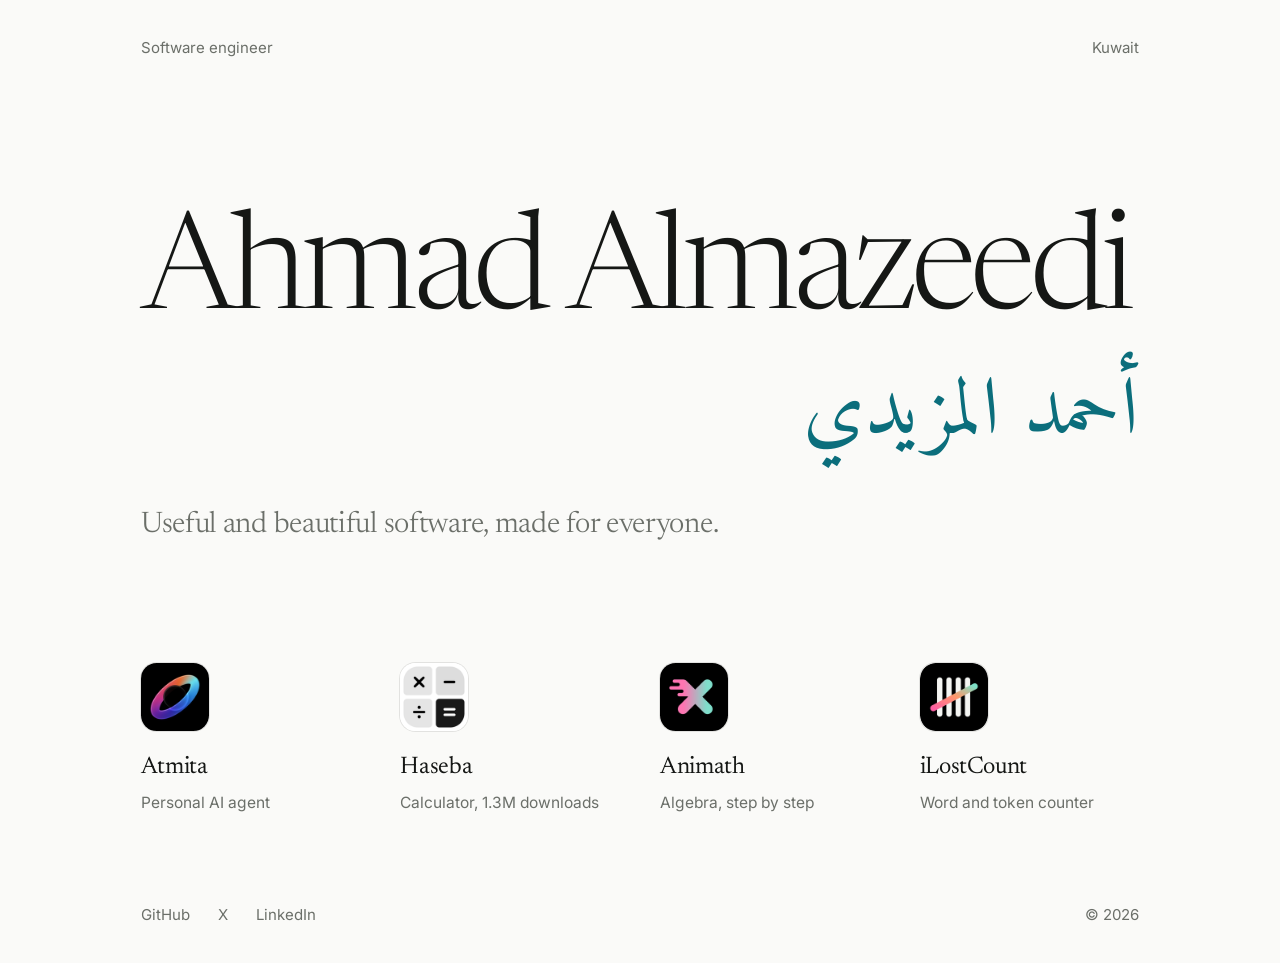
==== commit 658de137: "Option C as the homepage: name as hero, four app icons, new iLostCount icon" ====
--- a/index.html
+++ b/index.html
@@ -1,13 +1,13 @@
 <!DOCTYPE html>
-<html lang="en" dir="ltr">
+<html lang="en">
 <head>
 <meta charset="utf-8">
 <meta name="viewport" content="width=device-width, initial-scale=1">
-<title>Ahmad Almazeedi: software made for everyone</title>
-<meta name="description" content="Ahmad Almazeedi, software engineer in Kuwait. Atmita, Haseba, Animath and iLostCount, each one you can try right on the page.">
+<title>Ahmad Almazeedi</title>
+<meta name="description" content="Ahmad Almazeedi, software engineer in Kuwait. Useful and beautiful software, made for everyone: Atmita, Haseba, Animath and iLostCount.">
 <link rel="canonical" href="https://ahmad-almazeedi.github.io/">
-<meta name="theme-color" content="#F5F3EE" media="(prefers-color-scheme: light)">
-<meta name="theme-color" content="#0C0D0C" media="(prefers-color-scheme: dark)">
+<meta name="theme-color" content="#FAFAF8" media="(prefers-color-scheme: light)">
+<meta name="theme-color" content="#0E0F0E" media="(prefers-color-scheme: dark)">
 <meta property="og:type" content="website">
 <meta property="og:title" content="Ahmad Almazeedi">
 <meta property="og:description" content="Useful and beautiful software, made for everyone.">
@@ -19,425 +19,79 @@
 <link rel="icon" type="image/svg+xml" href="/favicon.svg">
 <link rel="preload" href="/assets/fonts/newsreader.woff2" as="font" type="font/woff2" crossorigin>
 <link rel="preload" href="/assets/fonts/inter.woff2" as="font" type="font/woff2" crossorigin>
-<script>
-(function () {
-  var q = new URLSearchParams(location.search).get('lang');
-  var saved = null; try { saved = localStorage.getItem('lang'); } catch (e) {}
-  var lang = q || saved || ((navigator.language || '').slice(0, 2) === 'ar' ? 'ar' : 'en');
-  if (lang === 'ar') { document.documentElement.lang = 'ar'; document.documentElement.dir = 'rtl'; }
-})();
-</script>
 <style>
 @font-face { font-family: "Newsreader"; src: url("/assets/fonts/newsreader.woff2") format("woff2"); font-weight: 200 800; font-display: swap; }
 @font-face { font-family: "Inter"; src: url("/assets/fonts/inter.woff2") format("woff2"); font-weight: 100 900; font-display: swap; }
 @font-face { font-family: "Amiri Name"; src: url("/assets/fonts/amiri-name.woff2") format("woff2"); font-display: swap; }
-@font-face { font-family: "Amiri"; src: url("/assets/fonts/amiri-400.woff2") format("woff2"); font-display: swap; unicode-range: U+0600-06FF, U+0750-077F, U+08A0-08FF, U+200C-200E, U+FB50-FDFF, U+FE70-FEFC; }
-@font-face { font-family: "Plex Arabic"; src: url("/assets/fonts/plex-arabic-400.woff2") format("woff2"); font-weight: 400; font-display: swap; unicode-range: U+0600-06FF, U+0750-077F, U+08A0-08FF, U+200C-200E, U+FB50-FDFF, U+FE70-FEFC; }
-@font-face { font-family: "Plex Arabic"; src: url("/assets/fonts/plex-arabic-500.woff2") format("woff2"); font-weight: 500 700; font-display: swap; unicode-range: U+0600-06FF, U+0750-077F, U+08A0-08FF, U+200C-200E, U+FB50-FDFF, U+FE70-FEFC; }
-
 :root {
   color-scheme: light dark;
-  --bg: #F5F3EE;
-  --card: #FFFFFF;
-  --ink: #141513;
-  --soft: #63655F;
-  --faint: #8D8F88;
-  --line: rgba(20, 21, 19, 0.10);
-  --well: #F1EFE9;
-  --accent: #0B6E7C;
-  --ok: #1F9D55;
-  --shadow: 0 1px 2px rgba(20,21,19,.04), 0 8px 30px -12px rgba(20,21,19,.12);
-  --serif: "Newsreader", "Amiri", "Iowan Old Style", Georgia, serif;
-  --sans: "Inter", "Plex Arabic", -apple-system, BlinkMacSystemFont, "Segoe UI", Roboto, Helvetica, Arial, sans-serif;
-  --pad: clamp(1.25rem, 5vw, 4.5rem);
-  --r: 1.75rem;
+  --bg: #FAFAF8; --ink: #151715; --soft: #6B6F69; --line: rgba(21,23,21,.10); --accent: #0B6E7C;
+  --serif: "Newsreader", Georgia, serif;
+  --sans: "Inter", -apple-system, BlinkMacSystemFont, "Segoe UI", Roboto, sans-serif;
+  --pad: clamp(1.5rem, 6vw, 6rem);
 }
 @media (prefers-color-scheme: dark) {
-  :root {
-    --bg: #0C0D0C;
-    --card: #161816;
-    --ink: #ECEDE8;
-    --soft: #A0A39C;
-    --faint: #73766F;
-    --line: rgba(236, 237, 232, 0.10);
-    --well: #1E201E;
-    --accent: #6FCBD7;
-    --ok: #4ADE80;
-    --shadow: 0 1px 0 rgba(255,255,255,.03) inset, 0 10px 40px -16px rgba(0,0,0,.6);
-  }
+  :root { --bg: #0E0F0E; --ink: #ECEDE9; --soft: #969A93; --line: rgba(236,237,233,.11); --accent: #78C9D3; }
 }
 * { box-sizing: border-box; }
-html { -webkit-text-size-adjust: 100%; }
-body {
-  margin: 0; background: var(--bg); color: var(--ink);
-  font-family: var(--sans); font-size: 1.0625rem; line-height: 1.55;
-  -webkit-font-smoothing: antialiased; text-rendering: optimizeLegibility;
-}
+body { margin: 0; background: var(--bg); color: var(--ink); font-family: var(--sans); font-size: 1.0625rem; line-height: 1.6; -webkit-font-smoothing: antialiased; }
 a { color: inherit; text-decoration: none; }
-button, input, textarea { font: inherit; color: inherit; }
+a:focus-visible { outline: 2px solid var(--accent); outline-offset: 4px; border-radius: 6px; }
 ::selection { background: var(--accent); color: var(--bg); }
-:focus-visible { outline: 2px solid var(--accent); outline-offset: 3px; border-radius: 6px; }
-.skip { position: absolute; inset-inline-start: 1rem; top: -4rem; background: var(--ink); color: var(--bg); padding: .5rem 1rem; border-radius: 999px; z-index: 9; }
-.skip:focus { top: 1rem; }
-.sr { position: absolute; width: 1px; height: 1px; overflow: hidden; clip: rect(0 0 0 0); white-space: nowrap; }
 
-/* Language switching: one page, two languages */
-html:not([lang="ar"]) [data-ar], html[lang="ar"] [data-en] { display: none !important; }
-html[lang="ar"] body { font-size: 1.125rem; line-height: 1.75; }
+.page { max-width: 72rem; margin: 0 auto; padding: 0 var(--pad); min-height: 100vh; min-height: 100svh; display: flex; flex-direction: column; }
 
-.wrap { max-width: 78rem; margin: 0 auto; padding: 0 var(--pad); }
+.top { display: flex; justify-content: space-between; gap: 1rem; padding-block: 2.25rem; color: var(--soft); font-size: .9375rem; }
 
-/* Top */
-.top { display: flex; align-items: center; justify-content: space-between; gap: 1rem; padding-block: 1.5rem; font-size: .9375rem; color: var(--soft); }
-.mark { display: flex; align-items: center; gap: .75rem; color: var(--ink); font-weight: 500; }
-.mark .ar { font-family: "Amiri Name", "Amiri", serif; font-size: 1.2em; color: var(--accent); font-weight: 400; line-height: 1; }
-.top-right { display: flex; align-items: center; gap: 1.25rem; }
-.clock { font-variant-numeric: tabular-nums; }
-.lang {
-  display: inline-flex; padding: 3px; border-radius: 999px; background: var(--card); box-shadow: 0 0 0 1px var(--line);
-}
-.lang button {
-  border: 0; background: transparent; cursor: pointer; padding: .3rem .8rem; border-radius: 999px; font-size: .875rem; color: var(--soft);
-  transition: background .2s, color .2s;
-}
-.lang button[aria-pressed="true"] { background: var(--ink); color: var(--bg); }
-.lang .ar-btn { font-family: "Plex Arabic", var(--sans); }
+.hero { padding-block: clamp(3.5rem, 13vh, 8rem) clamp(4.5rem, 13vh, 8rem); }
+h1 { margin: 0; display: grid; gap: .12em; font-family: var(--serif); font-weight: 300; font-size: clamp(3.25rem, 10.5vw, 8.75rem); line-height: .95; letter-spacing: -0.04em; }
+h1 .ar { font-family: "Amiri Name", serif; font-weight: 400; font-size: .6em; line-height: 1.4; letter-spacing: 0; color: var(--accent); }
+.line { margin: clamp(1.75rem, 4vh, 2.75rem) 0 0; font-family: var(--serif); font-weight: 350; font-size: clamp(1.35rem, 2.4vw, 1.85rem); line-height: 1.35; letter-spacing: -0.01em; color: var(--soft); text-wrap: balance; }
 
-/* Hero */
-.hero { padding-block: clamp(3.5rem, 12vh, 8.5rem) clamp(3rem, 8vh, 5.5rem); }
-.hero h1 {
-  margin: 0; font-family: var(--serif); font-weight: 300;
-  font-size: clamp(3rem, 8.6vw, 8.25rem); line-height: .98; letter-spacing: -0.04em;
-  max-width: 11.5em; text-wrap: balance;
-}
-.hero h1 em { font-style: normal; color: var(--accent); }
-html[lang="ar"] .hero h1 { font-family: "Amiri", var(--serif); font-weight: 400; letter-spacing: 0; line-height: 1.35; font-size: clamp(2.6rem, 7.2vw, 6.75rem); }
-.intro { display: grid; grid-template-columns: minmax(0, 34rem) auto; justify-content: space-between; align-items: end; gap: 2rem 3rem; margin-top: clamp(2rem, 5vh, 3.25rem); }
-.intro p { margin: 0; font-size: clamp(1.125rem, 1.6vw, 1.3rem); line-height: 1.5; color: var(--soft); text-wrap: pretty; }
-.intro p strong { color: var(--ink); font-weight: 500; }
-.facts { display: flex; gap: clamp(1.5rem, 4vw, 3.5rem); margin: 0; }
-.facts div { display: grid; gap: .15rem; }
-.facts dt { order: 2; font-size: .875rem; color: var(--soft); }
-.facts dd { order: 1; margin: 0; font-family: var(--serif); font-size: clamp(2rem, 3.4vw, 2.75rem); line-height: 1; letter-spacing: -0.02em; font-variant-numeric: lining-nums; }
-
-/* Section head */
-.head { display: flex; align-items: baseline; justify-content: space-between; gap: 1rem; margin-bottom: 1.25rem; }
-.head h2 { margin: 0; font-size: .8125rem; font-weight: 500; letter-spacing: .1em; text-transform: uppercase; color: var(--soft); }
-html[lang="ar"] .head h2 { letter-spacing: 0; font-size: .95rem; }
-.head p { margin: 0; font-size: .9375rem; color: var(--faint); }
-
-/* Bento */
-.grid { display: grid; grid-template-columns: repeat(12, minmax(0, 1fr)); gap: clamp(.875rem, 1.4vw, 1.25rem); }
-.card {
-  position: relative; grid-column: span 6; display: flex; flex-direction: column; gap: 1.5rem;
-  background: var(--card); border-radius: var(--r); padding: clamp(1.25rem, 2.2vw, 2rem);
-  box-shadow: var(--shadow), 0 0 0 1px var(--line); overflow: hidden;
-}
-.card.atmita { grid-column: span 7; }
-.card.haseba { grid-column: span 5; }
-.card-top { display: flex; align-items: center; gap: 1rem; }
-.icon { width: 3.25rem; height: 3.25rem; border-radius: 23%; flex: none; display: block; box-shadow: 0 0 0 1px var(--line); }
-svg.icon { background: #121614; color: #F2F4F1; }
-.card-top h3 { margin: 0; font-family: var(--serif); font-weight: 400; font-size: 1.875rem; line-height: 1.05; letter-spacing: -0.02em; }
-html[lang="ar"] .card-top h3 { font-family: var(--serif); letter-spacing: 0; }
-.kind { margin: .2rem 0 0; font-size: .875rem; color: var(--soft); }
-.go {
-  margin-inline-start: auto; display: inline-flex; align-items: center; gap: .4rem; flex: none;
-  padding: .55rem .95rem; border-radius: 999px; font-size: .875rem; font-weight: 500;
-  background: var(--well); transition: background .2s, color .2s;
-}
-.go svg { width: 1rem; height: 1rem; transition: transform .25s cubic-bezier(.2,.7,.2,1); }
-html[dir="rtl"] .go svg { transform: scaleX(-1); }
-.go:hover { background: var(--ink); color: var(--bg); }
-.go:hover svg { transform: translate(2px, -2px); }
-html[dir="rtl"] .go:hover svg { transform: scaleX(-1) translate(2px, -2px); }
-.desc { margin: 0; color: var(--soft); max-width: 34em; text-wrap: pretty; }
-.desc a { color: var(--accent); text-decoration: underline; text-underline-offset: .2em; text-decoration-thickness: 1px; }
-.try { flex: 1; display: flex; flex-direction: column; justify-content: flex-start; min-width: 0; }
-.card.atmita .try, .card.haseba .try { justify-content: center; }
-.try-label { display: flex; align-items: center; gap: .5rem; margin: 0 0 .75rem; font-size: .75rem; font-weight: 500; letter-spacing: .1em; text-transform: uppercase; color: var(--faint); }
-html[lang="ar"] .try-label { letter-spacing: 0; font-size: .85rem; }
-.try-label::before { content: ""; width: .4rem; height: .4rem; border-radius: 50%; background: var(--ok); box-shadow: 0 0 0 3px color-mix(in srgb, var(--ok) 20%, transparent); }
-
-/* Atmita: dark stage that stays dark in both themes */
-.card.atmita { background: #0D0E12; color: #EDEEF2; box-shadow: 0 0 0 1px rgba(255,255,255,.06), 0 20px 60px -24px rgba(40, 20, 90, .5); }
-.card.atmita::before {
-  content: ""; position: absolute; inset: auto -20% -55% -20%; height: 90%;
-  background: radial-gradient(closest-side at 30% 50%, rgba(124, 58, 237, .45), transparent 70%),
-              radial-gradient(closest-side at 60% 60%, rgba(14, 165, 233, .35), transparent 70%),
-              radial-gradient(closest-side at 85% 40%, rgba(249, 115, 22, .28), transparent 70%);
-  filter: blur(20px); pointer-events: none;
-}
-.card.atmita > * { position: relative; }
-.card.atmita .kind, .card.atmita .desc { color: #A3A6B4; }
-.card.atmita .go { background: rgba(255,255,255,.08); }
-.card.atmita .go:hover { background: #EDEEF2; color: #0D0E12; }
-.card.atmita .icon { box-shadow: 0 0 0 1px rgba(255,255,255,.1); }
-.card.atmita .try-label { color: #7D8091; }
-.stage { display: grid; gap: .75rem; min-height: 12rem; align-content: center; }
-.bubble {
-  justify-self: end; max-width: 85%; padding: .75rem 1.05rem; border-radius: 1.25rem 1.25rem .35rem 1.25rem;
-  background: rgba(255,255,255,.09); backdrop-filter: blur(8px); font-size: 1rem; min-height: 2.9rem;
-}
-html[dir="rtl"] .bubble { border-radius: 1.25rem 1.25rem 1.25rem .35rem; }
-.bubble .caret { display: inline-block; width: 2px; height: 1.05em; background: currentColor; vertical-align: -0.15em; margin-inline-start: 2px; animation: blink 1s steps(1) infinite; }
-@keyframes blink { 50% { opacity: 0; } }
-.job {
-  justify-self: start; display: flex; align-items: center; gap: .9rem; width: min(100%, 24rem);
-  padding: .9rem 1.1rem; border-radius: 1.1rem; background: rgba(255,255,255,.96); color: #121318;
-  box-shadow: 0 12px 32px -12px rgba(0,0,0,.6);
-  opacity: 0; transform: translateY(10px) scale(.98); transition: opacity .5s ease, transform .6s cubic-bezier(.2,.7,.2,1);
-}
-.job.show { opacity: 1; transform: none; }
-.job-ic { width: 2.25rem; height: 2.25rem; border-radius: .7rem; display: grid; place-items: center; background: linear-gradient(135deg, #7C3AED, #0EA5E9); color: #fff; flex: none; }
-.job-ic svg { width: 1.15rem; height: 1.15rem; }
-.job b { display: block; font-weight: 600; font-size: .95rem; line-height: 1.3; }
-.job span { display: block; font-size: .8125rem; color: #62646E; }
-.job .live { margin-inline-start: auto; display: inline-flex; align-items: center; gap: .35rem; font-size: .75rem; font-weight: 500; color: #15803D; flex: none; }
-.job .live::before { content: ""; width: .45rem; height: .45rem; border-radius: 50%; background: #22C55E; animation: pulse 1.6s ease-in-out infinite; }
-@keyframes pulse { 50% { opacity: .35; } }
-.dots { display: flex; gap: .4rem; margin-top: .25rem; }
-.dots button { width: 1.6rem; height: .3rem; padding: 0; border: 0; border-radius: 999px; background: rgba(255,255,255,.18); cursor: pointer; }
-.dots button[aria-current="true"] { background: #EDEEF2; }
-
-/* Haseba: a working calculator */
-.calc { width: 100%; max-width: 20rem; margin-inline: auto; padding: 1rem; border-radius: 1.5rem; background: var(--well); direction: ltr; }
-.screen { text-align: right; padding: .25rem .5rem .75rem; min-height: 4.75rem; display: grid; align-content: end; }
-.screen small { font-size: .8125rem; color: var(--faint); min-height: 1.2em; font-variant-numeric: tabular-nums; }
-.screen output { font-size: 2.75rem; font-weight: 300; line-height: 1.05; letter-spacing: -0.02em; font-variant-numeric: tabular-nums; overflow: hidden; white-space: nowrap; text-overflow: ellipsis; }
-.keys { display: grid; grid-template-columns: repeat(4, 1fr); gap: .5rem; }
-.keys button {
-  border: 0; cursor: pointer; aspect-ratio: 1.25; border-radius: .9rem; font-size: 1.2rem; background: var(--card);
-  box-shadow: 0 1px 0 var(--line); transition: transform .08s ease, background .15s;
-}
-.keys button:active { transform: scale(.95); }
-.keys .op { background: var(--ink); color: var(--bg); }
-.keys .fn { color: var(--soft); }
-.keys .zero { grid-column: span 2; aspect-ratio: auto; }
-
-/* Animath */
-.solve { display: grid; grid-template-columns: minmax(0, 1fr); align-content: start; gap: .9rem; }
-.eq { display: flex; align-items: center; gap: .5rem; padding: .35rem .35rem .35rem 1rem; border-radius: 1rem; background: var(--well); direction: ltr; }
-.eq input { flex: 1; min-width: 0; width: 100%; border: 0; background: transparent; font-family: var(--serif); font-size: 1.6rem; letter-spacing: -0.01em; padding: .3rem 0; outline: none; }
-.eq button { border: 0; cursor: pointer; padding: .65rem 1.1rem; border-radius: .75rem; background: var(--ink); color: var(--bg); font-weight: 500; font-size: .9375rem; }
-.eq-ex { display: flex; flex-wrap: wrap; gap: .4rem; }
-.eq-ex button { border: 0; cursor: pointer; padding: .3rem .7rem; border-radius: 999px; background: transparent; box-shadow: 0 0 0 1px var(--line); font-family: var(--serif); font-size: 1rem; color: var(--soft); direction: ltr; }
-.eq-ex button:hover { color: var(--ink); }
-.steps { list-style: none; margin: 0; padding: 0; display: grid; gap: .1rem; counter-reset: s; }
-.steps li { display: grid; grid-template-columns: 1.6rem 1fr; gap: .75rem; align-items: baseline; padding: .45rem 0; border-bottom: 1px dashed var(--line); counter-increment: s; }
-.steps li:last-child { border-bottom: 0; }
-.steps li::before { content: counter(s); font-size: .75rem; color: var(--faint); font-variant-numeric: tabular-nums; text-align: center; }
-.steps .m { font-family: var(--serif); font-size: 1.3rem; direction: ltr; unicode-bidi: isolate; }
-.steps .n { display: block; font-size: .8125rem; color: var(--faint); }
-.steps li.final .m { color: var(--accent); font-size: 1.5rem; }
-@media (prefers-reduced-motion: no-preference) {
-  .steps li { animation: rise .45s cubic-bezier(.2,.7,.2,1) both; animation-delay: calc(var(--i) * 110ms); }
+.apps { list-style: none; margin: 0; padding: 0; display: grid; grid-template-columns: repeat(4, minmax(0, 1fr)); gap: 2.5rem; }
+.apps a { display: grid; gap: .25rem; }
+.apps img { width: 4.25rem; height: 4.25rem; border-radius: 23%; box-shadow: 0 0 0 1px var(--line); margin-bottom: .85rem; transition: transform .35s cubic-bezier(.2,.7,.2,1); }
+.apps b { font-family: var(--serif); font-weight: 400; font-size: 1.5rem; letter-spacing: -0.015em; transition: color .2s; }
+.apps span { color: var(--soft); font-size: .9688rem; }
+@media (hover: hover) {
+  .apps a:hover img { transform: translateY(-4px); }
+  .apps a:hover b { color: var(--accent); }
 }
 
-/* iLostCount */
-.count textarea {
-  width: 100%; min-height: 11rem; resize: vertical; border: 0; border-radius: 1rem; padding: 1rem 1.1rem;
-  background: var(--well); line-height: 1.55; outline: none;
-}
-.count textarea:focus-visible { box-shadow: 0 0 0 2px var(--accent); }
-.tally { display: grid; grid-template-columns: repeat(4, 1fr); gap: .5rem; margin: .75rem 0 0; }
-.tally div { display: grid; padding: .7rem .8rem; border-radius: .9rem; box-shadow: 0 0 0 1px var(--line); }
-.tally dt { order: 2; font-size: .75rem; color: var(--soft); }
-.tally dd { order: 1; margin: 0; font-size: 1.5rem; font-weight: 500; letter-spacing: -0.02em; font-variant-numeric: tabular-nums; }
-.private { margin: .65rem 0 0; font-size: .8125rem; color: var(--faint); display: flex; align-items: center; gap: .4rem; }
-.private svg { width: .9rem; height: .9rem; flex: none; }
+.foot { margin-top: auto; padding-block: 5.5rem 2.25rem; display: flex; flex-wrap: wrap; justify-content: space-between; gap: 1rem; color: var(--soft); font-size: .9375rem; }
+.foot nav { display: flex; gap: 1.75rem; }
+.foot a:hover { color: var(--ink); }
 
-/* This page */
-.made { margin-top: clamp(4.5rem, 12vh, 8rem); display: grid; grid-template-columns: minmax(0, 1fr) minmax(0, 1.4fr); gap: 2rem 4rem; padding-top: 2.25rem; border-top: 1px solid var(--line); }
-.made h2 { margin: 0; font-family: var(--serif); font-weight: 300; font-size: clamp(1.9rem, 3vw, 2.6rem); line-height: 1.1; letter-spacing: -0.02em; }
-html[lang="ar"] .made h2 { letter-spacing: 0; line-height: 1.4; }
-.made ul { list-style: none; margin: 0; padding: 0; display: grid; grid-template-columns: repeat(2, minmax(0, 1fr)); gap: 1.25rem 2rem; }
-.made li { display: grid; grid-template-columns: 1.5rem 1fr; gap: .6rem; color: var(--soft); font-size: .9688rem; }
-.made li b { display: block; color: var(--ink); font-weight: 500; }
-.made li svg { width: 1.25rem; height: 1.25rem; color: var(--accent); margin-top: .2rem; }
+@media (max-width: 52rem) { .apps { grid-template-columns: repeat(2, minmax(0, 1fr)); gap: 2.5rem 1.5rem; } }
 
-/* Foot */
-.foot { margin-top: clamp(4rem, 10vh, 6rem); padding-block: 1.75rem 2.25rem; display: flex; flex-wrap: wrap; justify-content: space-between; gap: .75rem 2rem; font-size: .9375rem; color: var(--soft); border-top: 1px solid var(--line); }
-.foot nav { display: flex; flex-wrap: wrap; gap: .5rem 1.75rem; }
-.foot a:hover, .foot a:focus-visible { color: var(--ink); }
-
-/* Entrance */
 @media (prefers-reduced-motion: no-preference) {
-  .rise { animation: rise .9s cubic-bezier(.2,.7,.2,1) both; animation-delay: calc(var(--i, 0) * 90ms); }
-  @keyframes rise { from { opacity: 0; transform: translateY(14px); } to { opacity: 1; transform: none; } }
-}
-
-/* Narrow */
-@media (max-width: 64rem) {
-  .card, .card.atmita, .card.haseba { grid-column: span 12; }
-  .intro { grid-template-columns: 1fr; }
-  .made { grid-template-columns: 1fr; }
-}
-@media (max-width: 40rem) {
-  .clock { display: none; }
-  .mark .en-name { display: none; }
-  .facts { gap: 1.5rem; }
-  .card-top h3 { font-size: 1.6rem; }
-  .go span { display: none; }
-  .go { padding: .6rem; }
-  .tally { grid-template-columns: repeat(2, 1fr); }
-  .made ul { grid-template-columns: 1fr; }
-  .stage { min-height: 14rem; }
-  .eq input { font-size: 1.35rem; }
+  .fade { animation: fade 1s cubic-bezier(.2,.7,.2,1) both; animation-delay: calc(var(--i, 0) * 120ms); }
+  @keyframes fade { from { opacity: 0; transform: translateY(8px); } }
 }
 </style>
 </head>
 <body>
-<a class="skip" href="#work"><span data-en>Skip to the work</span><span data-ar>انتقل إلى الأعمال</span></a>
-
-<div class="wrap">
-  <header class="top">
-    <a class="mark" href="/" aria-label="Ahmad Almazeedi">
-      <span class="en-name">Ahmad Almazeedi</span>
-      <span class="ar" lang="ar">أحمد المزيدي</span>
-    </a>
-    <div class="top-right">
-      <span class="clock"><span data-en>Kuwait</span><span data-ar>الكويت</span> <span id="clock" dir="ltr"></span></span>
-      <div class="lang" role="group" aria-label="Language / اللغة">
-        <button type="button" data-set="en" aria-pressed="true">EN</button>
-        <button type="button" data-set="ar" class="ar-btn" lang="ar" aria-pressed="false">عربي</button>
-      </div>
-    </div>
+<div class="page">
+  <header class="top fade">
+    <span>Software engineer</span>
+    <span>Kuwait</span>
   </header>
 
   <main>
     <section class="hero">
-      <h1 class="rise">
-        <span data-en>Useful and beautiful software, <em>made for everyone.</em></span>
-        <span data-ar>برمجيات مفيدة وجميلة، <em>صُنعت للجميع.</em></span>
+      <h1 class="fade" style="--i:1">
+        <span>Ahmad Almazeedi</span>
+        <span class="ar" lang="ar" dir="rtl">أحمد المزيدي</span>
       </h1>
-      <div class="intro rise" style="--i:2">
-        <p data-en>I'm <strong>Ahmad</strong>, a software engineer in Kuwait. I design every product here, and AI is part of how I build them. Don't take my word for it: <strong>each one works right on this page.</strong></p>
-        <p data-ar>أنا <strong>أحمد</strong>، مهندس برمجيات من الكويت. أصمم كل منتج هنا، والذكاء الاصطناعي جزء من طريقة بنائه. لا تأخذ كلامي فقط: <strong>كل منتج يعمل هنا في هذه الصفحة.</strong></p>
-        <dl class="facts">
-          <div><dt><span data-en>downloads</span><span data-ar>تحميل</span></dt><dd>1.3M</dd></div>
-          <div><dt><span data-en>products</span><span data-ar>منتجات</span></dt><dd>4</dd></div>
-          <div><dt><span data-en>shipping since</span><span data-ar>أطلق منذ</span></dt><dd>2016</dd></div>
-        </dl>
-      </div>
+      <p class="line fade" style="--i:2">Useful and beautiful software, made for everyone.</p>
     </section>
 
-    <section id="work" aria-labelledby="work-h">
-      <div class="head rise" style="--i:3">
-        <h2 id="work-h"><span data-en>Work, live</span><span data-ar>الأعمال، تعمل الآن</span></h2>
-        <p><span data-en>Try each one. Nothing to install.</span><span data-ar>جرّب كل واحد. لا شيء لتثبيته.</span></p>
-      </div>
-
-      <div class="grid">
-
-        <!-- Atmita -->
-        <article class="card atmita rise" style="--i:4" aria-labelledby="t-atmita">
-          <div class="card-top">
-            <img class="icon" src="/assets/icons/atmita.png" alt="" width="52" height="52">
-            <div>
-              <h3 id="t-atmita">Atmita</h3>
-              <p class="kind"><span data-en>Personal AI agent · Web</span><span data-ar>وكيل ذكاء اصطناعي شخصي · ويب</span></p>
-            </div>
-            <a class="go" href="https://atmita.com/"><span>atmita.com</span><svg viewBox="0 0 24 24" fill="none" stroke="currentColor" stroke-width="1.75" stroke-linecap="round" stroke-linejoin="round" aria-hidden="true"><path d="M7 17 17 7M8.5 7H17v8.5"/></svg></a>
-          </div>
-          <div class="try">
-            <p class="try-label"><span data-en>You say it once. It keeps doing it.</span><span data-ar>تقولها مرة، ويستمر في تنفيذها.</span></p>
-            <div class="stage" aria-live="polite">
-              <div class="bubble"><span id="say"></span><span class="caret" aria-hidden="true"></span></div>
-              <div class="job" id="job">
-                <span class="job-ic"><svg viewBox="0 0 24 24" fill="none" stroke="currentColor" stroke-width="2" stroke-linecap="round" stroke-linejoin="round" aria-hidden="true"><path d="M12 3v3M12 18v3M4.6 4.6l2.1 2.1M17.3 17.3l2.1 2.1M3 12h3M18 12h3M4.6 19.4l2.1-2.1M17.3 6.7l2.1-2.1"/><circle cx="12" cy="12" r="3.2"/></svg></span>
-                <span><b id="job-t"></b><span id="job-w"></span></span>
-                <span class="live"><span data-en>Running</span><span data-ar>يعمل</span></span>
-              </div>
-              <div class="dots" id="dots"></div>
-            </div>
-          </div>
-          <p class="desc"><span data-en>A personal AI agent that works in the background. Tell it what you need in plain words, and it does the work for you, every day.</span><span data-ar>وكيل ذكاء اصطناعي شخصي يعمل في الخلفية. أخبره بما تحتاجه بكلمات بسيطة، وهو ينجز العمل عنك كل يوم.</span></p>
-        </article>
-
-        <!-- Haseba -->
-        <article class="card haseba rise" style="--i:5" aria-labelledby="t-haseba">
-          <div class="card-top">
-            <img class="icon" src="/assets/icons/haseba.png" alt="" width="52" height="52">
-            <div>
-              <h3 id="t-haseba">Haseba</h3>
-              <p class="kind"><span data-en>iOS · since 2016</span><span data-ar>iOS · منذ 2016</span></p>
-            </div>
-            <a class="go" href="https://apps.apple.com/us/app/haseba-calculator-converter/id1121281655"><span>App Store</span><svg viewBox="0 0 24 24" fill="none" stroke="currentColor" stroke-width="1.75" stroke-linecap="round" stroke-linejoin="round" aria-hidden="true"><path d="M7 17 17 7M8.5 7H17v8.5"/></svg></a>
-          </div>
-          <div class="try">
-            <div class="calc" id="calc" role="group" aria-label="Calculator">
-              <div class="screen"><small id="c-exp"></small><output id="c-out" aria-live="polite">0</output></div>
-              <div class="keys">
-                <button class="fn" data-k="c">AC</button><button class="fn" data-k="neg">±</button><button class="fn" data-k="%">%</button><button class="op" data-k="/" aria-label="divide">÷</button>
-                <button data-k="7">7</button><button data-k="8">8</button><button data-k="9">9</button><button class="op" data-k="*" aria-label="times">×</button>
-                <button data-k="4">4</button><button data-k="5">5</button><button data-k="6">6</button><button class="op" data-k="-" aria-label="minus">−</button>
-                <button data-k="1">1</button><button data-k="2">2</button><button data-k="3">3</button><button class="op" data-k="+" aria-label="plus">+</button>
-                <button class="zero" data-k="0">0</button><button data-k=".">.</button><button class="op" data-k="=" aria-label="equals">=</button>
-              </div>
-            </div>
-          </div>
-          <p class="desc"><span data-en>A calculator for everyday sums, downloaded 1.3 million times. Go on, it works.</span><span data-ar>آلة حاسبة للحسابات اليومية، حُمّلت 1.3 مليون مرة. جرّبها، إنها تعمل.</span></p>
-        </article>
-
-        <!-- Animath -->
-        <article class="card rise" style="--i:6" aria-labelledby="t-animath">
-          <div class="card-top">
-            <img class="icon" src="/assets/icons/animath.png" alt="" width="52" height="52">
-            <div>
-              <h3 id="t-animath">Animath</h3>
-              <p class="kind"><span data-en>iOS · since 2022</span><span data-ar>iOS · منذ 2022</span></p>
-            </div>
-            <a class="go" href="https://apps.apple.com/us/app/animath-ai-tutor-solver/id1615638274"><span>App Store</span><svg viewBox="0 0 24 24" fill="none" stroke="currentColor" stroke-width="1.75" stroke-linecap="round" stroke-linejoin="round" aria-hidden="true"><path d="M7 17 17 7M8.5 7H17v8.5"/></svg></a>
-          </div>
-          <div class="try solve">
-            <form class="eq" id="eq-form">
-              <label class="sr" for="eq"><span data-en>Equation</span><span data-ar>المعادلة</span></label>
-              <input id="eq" value="3x + 4 = 19" autocomplete="off" spellcheck="false" inputmode="text">
-              <button type="submit"><span data-en>Solve</span><span data-ar>حل</span></button>
-            </form>
-            <div class="eq-ex" aria-label="Examples"><button type="button">5x − 2 = 2x + 10</button><button type="button">x/4 + 1 = 3</button><button type="button">2(x + 3) = 14</button></div>
-            <ol class="steps" id="steps" aria-live="polite"></ol>
-          </div>
-          <p class="desc"><span data-en>Solves algebra step by step, so you learn the why, not only the answer. The solver engine is <a href="https://github.com/ahmad-almazeedi/AnimathSolver">open source</a>.</span><span data-ar>يحل الجبر خطوة بخطوة، لتفهم السبب لا الجواب فقط. محرك الحل <a href="https://github.com/ahmad-almazeedi/AnimathSolver">مفتوح المصدر</a>.</span></p>
-        </article>
-
-        <!-- iLostCount -->
-        <article class="card rise" style="--i:7" aria-labelledby="t-ilc">
-          <div class="card-top">
-            <svg class="icon" viewBox="0 0 56 56" width="52" height="52" fill="none" stroke="currentColor" stroke-width="2.6" stroke-linecap="round" aria-hidden="true"><path d="M17 19v18M24.3 19v18M31.7 19v18M39 19v18M12.5 33.5l31-11"/></svg>
-            <div>
-              <h3 id="t-ilc">iLostCount</h3>
-              <p class="kind"><span data-en>Web · no signup</span><span data-ar>ويب · بدون تسجيل</span></p>
-            </div>
-            <a class="go" href="https://ilostcount.com/"><span>ilostcount.com</span><svg viewBox="0 0 24 24" fill="none" stroke="currentColor" stroke-width="1.75" stroke-linecap="round" stroke-linejoin="round" aria-hidden="true"><path d="M7 17 17 7M8.5 7H17v8.5"/></svg></a>
-          </div>
-          <div class="try count">
-            <label class="sr" for="txt"><span data-en>Text to count</span><span data-ar>النص المراد عدّه</span></label>
-            <textarea id="txt" spellcheck="false"></textarea>
-            <dl class="tally">
-              <div><dt><span data-en>characters</span><span data-ar>حرف</span></dt><dd id="n-c">0</dd></div>
-              <div><dt><span data-en>words</span><span data-ar>كلمة</span></dt><dd id="n-w">0</dd></div>
-              <div><dt><span data-en>AI tokens, approx.</span><span data-ar>توكن تقريبًا</span></dt><dd id="n-t">0</dd></div>
-              <div><dt><span data-en>to say aloud</span><span data-ar>للنطق</span></dt><dd id="n-s">0s</dd></div>
-            </dl>
-            <p class="private"><svg viewBox="0 0 24 24" fill="none" stroke="currentColor" stroke-width="2" stroke-linecap="round" stroke-linejoin="round" aria-hidden="true"><rect x="5" y="11" width="14" height="10" rx="2"/><path d="M8 11V8a4 4 0 0 1 8 0v3"/></svg><span data-en>Counted in your browser. Nothing is sent anywhere.</span><span data-ar>يُعدّ داخل متصفحك. لا يُرسل أي شيء.</span></p>
-          </div>
-          <p class="desc"><span data-en>Counts characters, words, AI tokens and speaking time. Fast, private, and free.</span><span data-ar>يعدّ الحروف والكلمات وتوكنات الذكاء الاصطناعي ومدة النطق. سريع وخاص ومجاني.</span></p>
-        </article>
-
-      </div>
-    </section>
-
-    <section class="made" aria-labelledby="made-h">
-      <h2 id="made-h"><span data-en>This page follows the same rule.</span><span data-ar>وهذه الصفحة تتبع القاعدة نفسها.</span></h2>
-      <ul>
-        <li><svg viewBox="0 0 24 24" fill="none" stroke="currentColor" stroke-width="1.75" stroke-linecap="round" stroke-linejoin="round" aria-hidden="true"><circle cx="12" cy="12" r="9"/><path d="M3 12h18M12 3a14 14 0 0 1 0 18M12 3a14 14 0 0 0 0 18"/></svg><span><b><span data-en>Two languages</span><span data-ar>لغتان</span></b><span data-en>English and Arabic, with proper right-to-left.</span><span data-ar>العربية والإنجليزية، مع اتجاه صحيح من اليمين لليسار.</span></span></li>
-        <li><svg viewBox="0 0 24 24" fill="none" stroke="currentColor" stroke-width="1.75" stroke-linecap="round" stroke-linejoin="round" aria-hidden="true"><path d="M12 3a9 9 0 1 0 9 9 7 7 0 0 1-9-9Z"/></svg><span><b><span data-en>Light and dark</span><span data-ar>فاتح وداكن</span></b><span data-en>It follows your device setting.</span><span data-ar>تتبع إعداد جهازك.</span></span></li>
-        <li><svg viewBox="0 0 24 24" fill="none" stroke="currentColor" stroke-width="1.75" stroke-linecap="round" stroke-linejoin="round" aria-hidden="true"><rect x="2.5" y="6" width="19" height="12" rx="2"/><path d="M6 10h.01M10 10h.01M14 10h.01M18 10h.01M7 14h10"/></svg><span><b><span data-en>Keyboard and screen reader</span><span data-ar>لوحة المفاتيح وقارئ الشاشة</span></b><span data-en>Every demo works without a mouse.</span><span data-ar>كل تجربة تعمل بدون فأرة.</span></span></li>
-        <li><svg viewBox="0 0 24 24" fill="none" stroke="currentColor" stroke-width="1.75" stroke-linecap="round" stroke-linejoin="round" aria-hidden="true"><path d="M12 3 4 6v6c0 4.5 3.4 8.3 8 9 4.6-.7 8-4.5 8-9V6l-8-3Z"/><path d="m9 12 2 2 4-4"/></svg><span><b><span data-en>No trackers, no cookies</span><span data-ar>بلا تتبع ولا كوكيز</span></b><span data-en>No frameworks. Loads fast on any phone.</span><span data-ar>بلا أطر عمل ثقيلة، تفتح بسرعة على أي هاتف.</span></span></li>
-      </ul>
-    </section>
+    <ul class="apps fade" style="--i:3" aria-label="Work">
+      <li><a href="https://atmita.com/"><img src="/assets/icons/atmita.png" alt="" width="68" height="68"><b>Atmita</b><span>Personal AI agent</span></a></li>
+      <li><a href="https://apps.apple.com/us/app/haseba-calculator-converter/id1121281655"><img src="/assets/icons/haseba.png" alt="" width="68" height="68"><b>Haseba</b><span>Calculator, 1.3M downloads</span></a></li>
+      <li><a href="https://apps.apple.com/us/app/animath-ai-tutor-solver/id1615638274"><img src="/assets/icons/animath.png" alt="" width="68" height="68"><b>Animath</b><span>Algebra, step by step</span></a></li>
+      <li><a href="https://ilostcount.com/"><img src="/assets/icons/ilostcount.png" alt="" width="68" height="68"><b>iLostCount</b><span>Word and token counter</span></a></li>
+    </ul>
   </main>
 
   <footer class="foot">
@@ -445,225 +99,9 @@
       <a href="https://github.com/ahmad-almazeedi">GitHub</a>
       <a href="https://x.com/Ahmad_ALMazeedi">X</a>
       <a href="https://www.linkedin.com/in/ahmad-almazeedi-b4657ba8">LinkedIn</a>
-      <a href="https://apps.apple.com/us/developer/ahmad-almazeedi/id1121281654">App Store</a>
     </nav>
-    <span>© 2026 <span data-en>Ahmad Almazeedi</span><span data-ar>أحمد المزيدي</span></span>
+    <span>© 2026</span>
   </footer>
 </div>
-
-<script>
-(function () {
-  var root = document.documentElement;
-  var isAr = function () { return root.lang === 'ar'; };
-
-  /* Language */
-  var hooks = [];
-  function setLang(l) {
-    root.lang = l; root.dir = l === 'ar' ? 'rtl' : 'ltr';
-    try { localStorage.setItem('lang', l); } catch (e) {}
-    document.querySelectorAll('.lang button').forEach(function (b) { b.setAttribute('aria-pressed', String(b.dataset.set === l)); });
-    document.title = l === 'ar' ? 'أحمد المزيدي: برمجيات صُنعت للجميع' : 'Ahmad Almazeedi: software made for everyone';
-    hooks.forEach(function (f) { f(); });
-  }
-  document.querySelectorAll('.lang button').forEach(function (b) { b.addEventListener('click', function () { setLang(b.dataset.set); }); });
-
-  /* Clock */
-  var clock = document.getElementById('clock');
-  if (window.Intl) {
-    var fmt = new Intl.DateTimeFormat('en-GB', { timeZone: 'Asia/Kuwait', hour: '2-digit', minute: '2-digit' });
-    var tick = function () { clock.textContent = fmt.format(new Date()); };
-    tick(); setInterval(tick, 15000);
-  }
-
-  /* Atmita demo */
-  var reduce = matchMedia('(prefers-reduced-motion: reduce)').matches;
-  var scenes = {
-    en: [
-      ['Watch my inbox and only tell me when something needs me.', 'Inbox watch', 'Runs on every new email'],
-      ['Every morning, send me the three news stories that matter for my work.', 'Morning brief', 'Every day at 7:00'],
-      ['Remind me to reorder my contact lenses before I run out.', 'Restock reminder', 'Checks every week']
-    ],
-    ar: [
-      ['راقب بريدي وأخبرني فقط عندما يحتاجني شيء.', 'مراقبة البريد', 'تعمل مع كل رسالة جديدة'],
-      ['كل صباح، أرسل لي أهم ثلاثة أخبار تخص عملي.', 'موجز الصباح', 'كل يوم الساعة 7:00'],
-      ['ذكّرني بطلب العدسات قبل أن تنفد.', 'تذكير إعادة الطلب', 'يتحقق كل أسبوع']
-    ]
-  };
-  var say = document.getElementById('say'), job = document.getElementById('job');
-  var jt = document.getElementById('job-t'), jw = document.getElementById('job-w'), dots = document.getElementById('dots');
-  var idx = 0, timer = null;
-  scenes.en.forEach(function (_, i) {
-    var b = document.createElement('button'); b.type = 'button'; b.setAttribute('aria-label', 'Example ' + (i + 1));
-    b.addEventListener('click', function () { play(i); }); dots.appendChild(b);
-  });
-  function play(i) {
-    clearTimeout(timer); idx = i;
-    var s = scenes[isAr() ? 'ar' : 'en'][i];
-    [].forEach.call(dots.children, function (d, j) { d.setAttribute('aria-current', String(j === i)); });
-    job.classList.remove('show'); jt.textContent = s[1]; jw.textContent = s[2];
-    if (reduce) { say.textContent = s[0]; job.classList.add('show'); timer = setTimeout(function () { play((i + 1) % 3); }, 6000); return; }
-    var n = 0; say.textContent = '';
-    (function type() {
-      n++; say.textContent = s[0].slice(0, n);
-      if (n < s[0].length) timer = setTimeout(type, 28 + Math.random() * 30);
-      else timer = setTimeout(function () { job.classList.add('show'); timer = setTimeout(function () { play((i + 1) % 3); }, 3600); }, 450);
-    })();
-  }
-  play(0);
-  hooks.push(function () { play(idx); });
-
-  /* Haseba calculator */
-  var out = document.getElementById('c-out'), expEl = document.getElementById('c-exp');
-  var cur = '0', prev = null, op = null, fresh = false;
-  var sym = { '+': '+', '-': '−', '*': '×', '/': '÷' };
-  function fmtN(x) {
-    if (!isFinite(x)) return isAr() ? 'خطأ' : 'Error';
-    var r = parseFloat(x.toPrecision(12));
-    return Math.abs(r) >= 1e12 ? r.toExponential(4) : String(r);
-  }
-  function calc(a, b, o) { return o === '+' ? a + b : o === '-' ? a - b : o === '*' ? a * b : b === 0 ? NaN : a / b; }
-  function show() {
-    out.textContent = cur.replace(/^-/, '−').replace(/\B(?=(\d{3})+(?!\d))(?=[^.]*$)/g, ',');
-    expEl.textContent = prev !== null && op ? fmtN(prev).replace(/^-/, '−') + ' ' + sym[op] : '';
-  }
-  function press(k) {
-    if (/\d/.test(k)) { cur = fresh || cur === '0' ? k : (cur.length < 14 ? cur + k : cur); fresh = false; }
-    else if (k === '.') { if (fresh) { cur = '0.'; fresh = false; } else if (cur.indexOf('.') < 0) cur += '.'; }
-    else if (k === 'c') { cur = '0'; prev = null; op = null; }
-    else if (k === 'neg') { cur = cur.charAt(0) === '-' ? cur.slice(1) : (cur === '0' ? cur : '-' + cur); }
-    else if (k === '%') { cur = fmtN(parseFloat(cur) / 100); fresh = true; }
-    else if (k === '=') { if (op !== null) { var r = fmtN(calc(prev, parseFloat(cur), op)); expEl.textContent = ''; cur = r; prev = null; op = null; fresh = true; out.textContent = r; return; } }
-    else { if (op !== null && !fresh) { cur = fmtN(calc(prev, parseFloat(cur), op)); } prev = parseFloat(cur); op = k; fresh = true; }
-    show();
-  }
-  document.querySelectorAll('#calc button').forEach(function (b) { b.addEventListener('click', function () { press(b.dataset.k); }); });
-  var calcEl = document.getElementById('calc');
-  calcEl.addEventListener('keydown', function (e) {
-    var map = { Enter: '=', Escape: 'c', Backspace: 'c', x: '*', X: '*' };
-    var k = map[e.key] || e.key;
-    if (/^[\d.+\-*/%=]$/.test(k) || k === 'c') { e.preventDefault(); press(k); }
-  });
-  show();
-
-  /* Animath solver: linear equations in x, shown step by step */
-  function parseSide(s) {
-    // returns {a, b} meaning a*x + b, supports + - * / numbers, x, parentheses with a number factor
-    s = s.replace(/\s+/g, '').replace(/[−–]/g, '-').replace(/×/g, '*').replace(/÷/g, '/').replace(/X/g, 'x');
-    var i = 0;
-    function peek() { return s[i]; }
-    function num() { var m = /^\d*\.?\d+/.exec(s.slice(i)); if (!m) return null; i += m[0].length; return parseFloat(m[0]); }
-    function factor() {
-      var c = peek();
-      if (c === '-') { i++; var f = factor(); return { a: -f.a, b: -f.b }; }
-      if (c === '+') { i++; return factor(); }
-      if (c === '(') { i++; var e = expr(); if (peek() !== ')') throw 0; i++; return e; }
-      var n = num();
-      if (n !== null) {
-        if (peek() === 'x') { i++; return { a: n, b: 0 }; }
-        if (peek() === '(') { var g = factor(); return { a: n * g.a, b: n * g.b }; }
-        return { a: 0, b: n };
-      }
-      if (c === 'x') { i++; return { a: 1, b: 0 }; }
-      throw 0;
-    }
-    function term() {
-      var t = factor();
-      while (peek() === '*' || peek() === '/') {
-        var o = s[i++], f = factor();
-        if (o === '*') { if (t.a && f.a) throw 0; t = { a: t.a * f.b + f.a * t.b, b: t.b * f.b }; }
-        else { if (f.a || f.b === 0) throw 0; t = { a: t.a / f.b, b: t.b / f.b }; }
-      }
-      return t;
-    }
-    function expr() {
-      var t = term();
-      while (peek() === '+' || peek() === '-') { var o = s[i++], u = term(); t = o === '+' ? { a: t.a + u.a, b: t.b + u.b } : { a: t.a - u.a, b: t.b - u.b }; }
-      return t;
-    }
-    var r = expr(); if (i !== s.length) throw 0; return r;
-  }
-  function gcd(a, b) { return b ? gcd(b, a % b) : Math.abs(a); }
-  function fr(v) {
-    v = parseFloat(v.toPrecision(12));
-    if (Number.isInteger(v)) return String(v).replace('-', '−');
-    for (var d = 2; d <= 1000; d++) { var n = v * d; if (Math.abs(n - Math.round(n)) < 1e-9) { n = Math.round(n); var g = gcd(n, d); return (n / g < 0 ? '−' : '') + Math.abs(n / g) + '/' + d / g; } }
-    return String(+v.toFixed(4)).replace('-', '−');
-  }
-  function lin(a, b) {
-    var fa = fr(Math.abs(a)), sg = a < 0 ? '−' : '';
-    var xs = a === 0 ? '' : Math.abs(a) === 1 ? sg + 'x' : fa.indexOf('/') < 0 ? sg + fa + 'x' : fa.indexOf('1/') === 0 ? sg + 'x/' + fa.slice(2) : sg + '(' + fa + ')x';
-    if (!xs) return fr(b);
-    if (b === 0) return xs;
-    return xs + (b < 0 ? ' − ' : ' + ') + fr(Math.abs(b));
-  }
-  var stepsEl = document.getElementById('steps'), eqIn = document.getElementById('eq');
-  var T = {
-    en: { start: 'The equation', move: 'Move the x terms left and the numbers right', simp: 'Combine like terms', div: 'Divide both sides by ', ans: 'Answer', bad: 'Try an equation like 3x + 4 = 19', none: 'No value of x works', all: 'Every value of x works', check: 'Check: both sides equal ', swap: 'Swap the two sides', mul: 'Multiply both sides by ' },
-    ar: { start: 'المعادلة', move: 'ننقل حدود x لليسار والأعداد لليمين', simp: 'نجمع الحدود المتشابهة', div: 'نقسم الطرفين على ', ans: 'الجواب', bad: 'جرّب معادلة مثل 3x + 4 = 19', none: 'لا توجد قيمة لـ x تحقق المعادلة', all: 'كل قيم x تحقق المعادلة', check: 'تحقق: الطرفان يساويان ', swap: 'نبدّل الطرفين', mul: 'نضرب الطرفين في ' }
-  };
-  function solve() {
-    var t = T[isAr() ? 'ar' : 'en'], raw = eqIn.value, rows = [];
-    stepsEl.innerHTML = '';
-    try {
-      var parts = raw.split('='); if (parts.length !== 2) throw 0;
-      var L = parseSide(parts[0]), R = parseSide(parts[1]);
-      if (L.a === 0 && R.a === 0) throw 0;
-      var clean0 = null;
-      if (L.a === 0) { var tmp = L; L = R; R = tmp; clean0 = true; }
-      var clean = raw.replace(/\s*\/\s*/g, '/').replace(/\s*([=+\-−*])\s*/g, ' $1 ').replace(/-/g, '−').replace(/\*/g, '×').replace(/\s+/g, ' ').replace(/\( /g, '(').replace(/ \)/g, ')').trim();
-      rows.push([clean, t.start]);
-      if (clean0) rows.push([lin(L.a, L.b) + ' = ' + lin(R.a, R.b), t.swap]);
-      var A = L.a - R.a, B = R.b - L.b;
-      var lhsNow = lin(L.a, L.b) + ' = ' + lin(R.a, R.b);
-      if (lhsNow !== rows[rows.length - 1][0]) rows.push([lhsNow, t.simp]);
-      if (R.a !== 0 || L.b !== 0) {
-        var l = (R.a !== 0 ? lin(L.a, 0) + (R.a > 0 ? ' − ' : ' + ') + lin(Math.abs(R.a), 0) : lin(L.a, 0));
-        var r = (L.b !== 0 ? fr(R.b) + (L.b > 0 ? ' − ' : ' + ') + fr(Math.abs(L.b)) : fr(R.b));
-        rows.push([l + ' = ' + r, t.move]);
-      }
-      if (A === 0) { rows.push([fr(0) + ' = ' + fr(B), B === 0 ? t.all : t.none, true]); }
-      else {
-        if (rows[rows.length - 1][0] !== lin(A, 0) + ' = ' + fr(B)) rows.push([lin(A, 0) + ' = ' + fr(B), t.simp]);
-        var x = B / A;
-        var inv = 1 / A, par = function (v) { return v < 0 ? '(' + fr(v) + ')' : fr(v); };
-        if (A !== 1 && Math.abs(inv - Math.round(inv)) < 1e-9 && Math.abs(A) < 1) rows.push(['x = ' + fr(B) + ' × ' + par(Math.round(inv)), t.mul + fr(Math.round(inv))]);
-        else if (A !== 1) rows.push(['x = ' + fr(B) + ' ÷ ' + par(A), t.div + fr(A)]);
-        rows.push(['x = ' + fr(x), t.check + fr(L.a * x + L.b), true]);
-      }
-    } catch (e) { rows = [['—', t.bad]]; }
-    rows.forEach(function (r, k) {
-      var li = document.createElement('li'); li.style.setProperty('--i', k);
-      if (r[2]) li.className = 'final';
-      var m = document.createElement('span'); m.className = 'm'; m.textContent = r[0];
-      var n = document.createElement('span'); n.className = 'n'; n.textContent = r[1];
-      var w = document.createElement('span'); w.appendChild(m); w.appendChild(n); li.appendChild(w); stepsEl.appendChild(li);
-    });
-  }
-  document.getElementById('eq-form').addEventListener('submit', function (e) { e.preventDefault(); solve(); });
-  document.querySelectorAll('.eq-ex button').forEach(function (b) { b.addEventListener('click', function () { eqIn.value = b.textContent; solve(); }); });
-  solve();
-  hooks.push(solve);
-
-  /* iLostCount */
-  var txt = document.getElementById('txt');
-  var sample = { en: 'Useful and beautiful software, made for everyone. Paste anything here and watch it count.', ar: 'برمجيات مفيدة وجميلة، صُنعت للجميع. الصق أي نص هنا وشاهده يُعدّ.' };
-  var touched = false;
-  function count() {
-    var v = txt.value, words = (v.trim().match(/\S+/g) || []).length;
-    var chars = Array.from(v).length;
-    var tokens = v.trim() ? Math.max(1, Math.round(/[\u0600-\u06FF]/.test(v) ? chars / 2.5 : chars / 4)) : 0;
-    var sec = Math.round(words / 150 * 60);
-    document.getElementById('n-c').textContent = chars.toLocaleString('en');
-    document.getElementById('n-w').textContent = words.toLocaleString('en');
-    document.getElementById('n-t').textContent = tokens.toLocaleString('en');
-    document.getElementById('n-s').textContent = sec < 60 ? sec + 's' : Math.floor(sec / 60) + 'm ' + (sec % 60) + 's';
-  }
-  function fill() { if (!touched) { txt.value = sample[isAr() ? 'ar' : 'en']; count(); } }
-  txt.addEventListener('input', function () { touched = true; count(); });
-  fill(); hooks.push(fill);
-
-  setLang(root.lang === 'ar' ? 'ar' : 'en');
-})();
-</script>
 </body>
 </html>
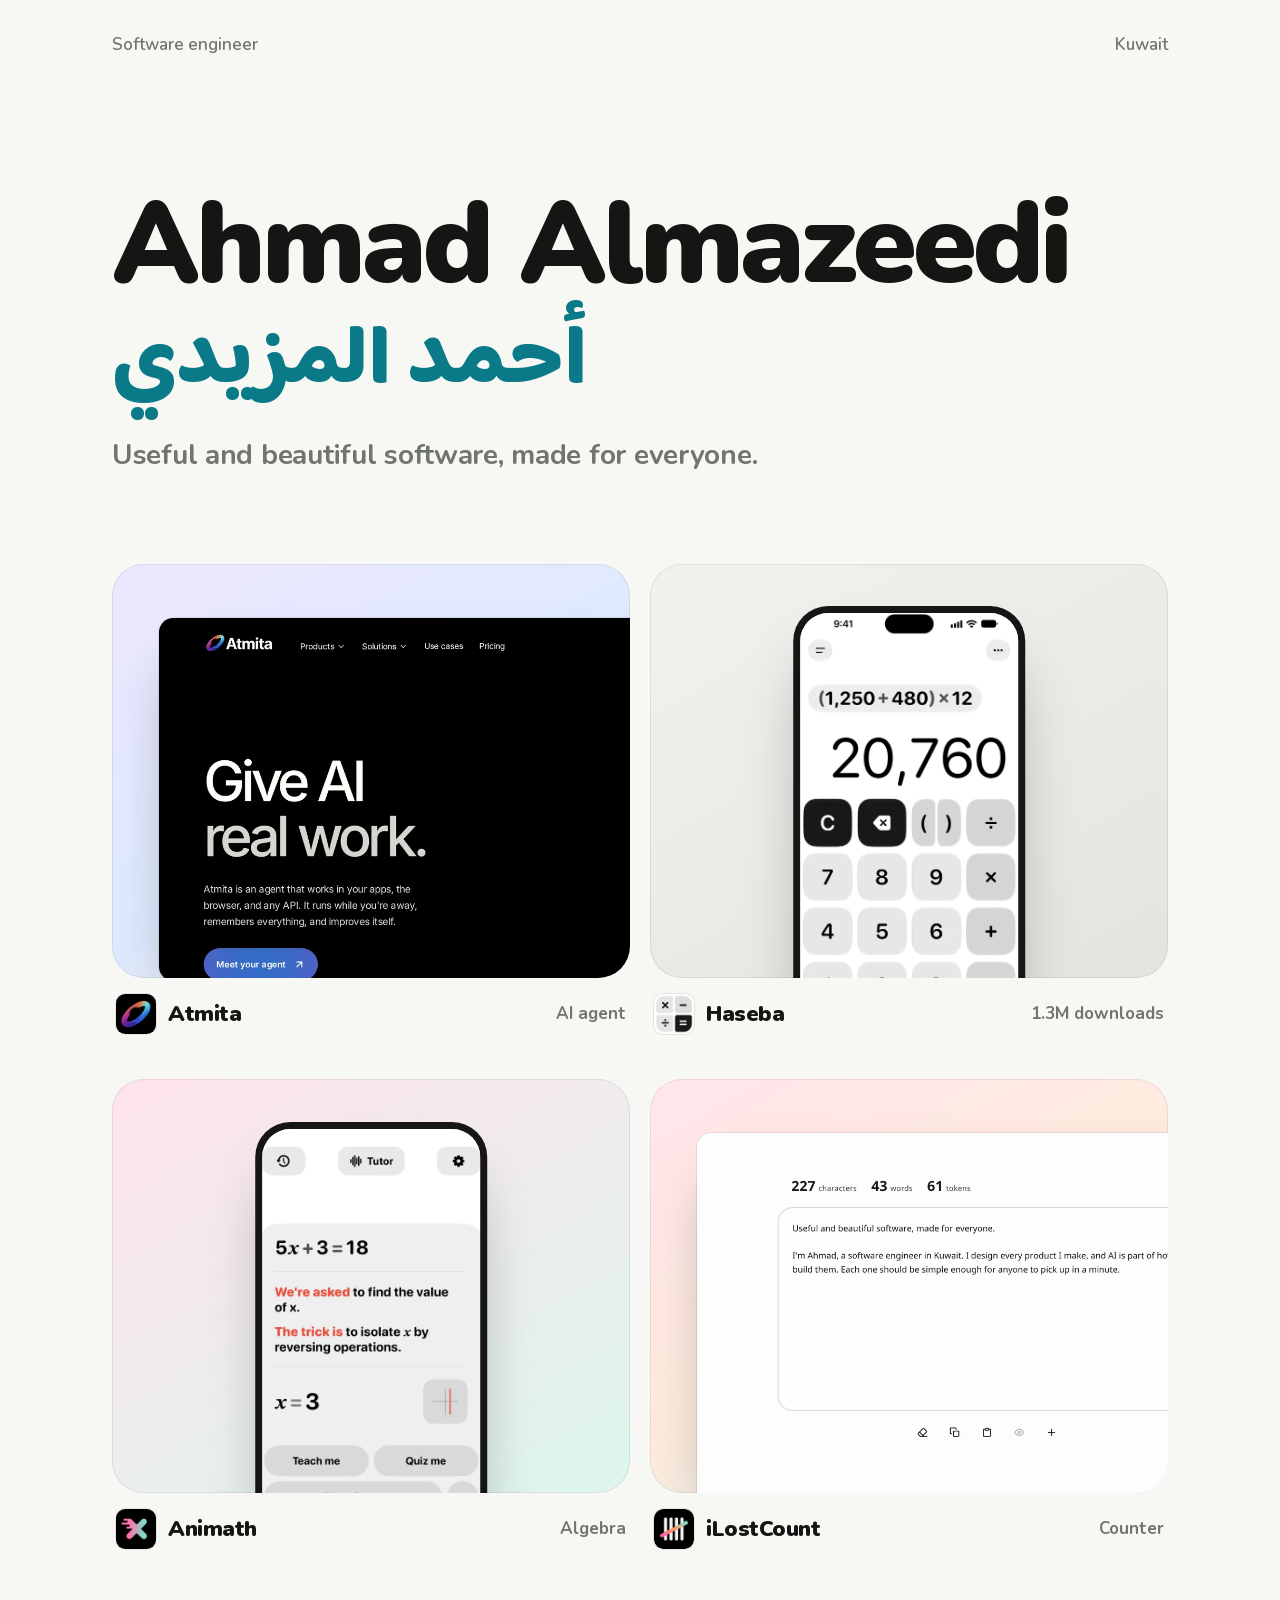
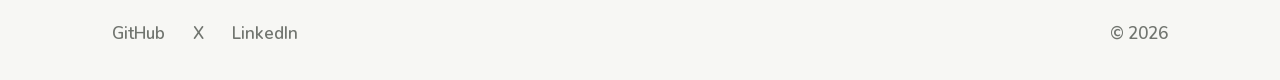
==== commit 585d1878: "Rounded Nunito type, real product thumbnails, no hover motion, new site icon and share card" ====
--- a/index.html
+++ b/index.html
@@ -6,8 +6,8 @@
 <title>Ahmad Almazeedi</title>
 <meta name="description" content="Ahmad Almazeedi, software engineer in Kuwait. Useful and beautiful software, made for everyone: Atmita, Haseba, Animath and iLostCount.">
 <link rel="canonical" href="https://ahmad-almazeedi.github.io/">
-<meta name="theme-color" content="#FAFAF8" media="(prefers-color-scheme: light)">
-<meta name="theme-color" content="#0E0F0E" media="(prefers-color-scheme: dark)">
+<meta name="theme-color" content="#F7F7F4" media="(prefers-color-scheme: light)">
+<meta name="theme-color" content="#0D0E0D" media="(prefers-color-scheme: dark)">
 <meta property="og:type" content="website">
 <meta property="og:title" content="Ahmad Almazeedi">
 <meta property="og:description" content="Useful and beautiful software, made for everyone.">
@@ -17,56 +17,71 @@
 <meta property="og:image:height" content="630">
 <meta name="twitter:card" content="summary_large_image">
 <link rel="icon" type="image/svg+xml" href="/favicon.svg">
-<link rel="preload" href="/assets/fonts/newsreader.woff2" as="font" type="font/woff2" crossorigin>
-<link rel="preload" href="/assets/fonts/inter.woff2" as="font" type="font/woff2" crossorigin>
+<link rel="apple-touch-icon" href="/apple-touch-icon.png">
+<link rel="preload" href="/assets/fonts/nunito-latin.woff2" as="font" type="font/woff2" crossorigin>
 <style>
-@font-face { font-family: "Newsreader"; src: url("/assets/fonts/newsreader.woff2") format("woff2"); font-weight: 200 800; font-display: swap; }
-@font-face { font-family: "Inter"; src: url("/assets/fonts/inter.woff2") format("woff2"); font-weight: 100 900; font-display: swap; }
-@font-face { font-family: "Amiri Name"; src: url("/assets/fonts/amiri-name.woff2") format("woff2"); font-display: swap; }
+@font-face { font-family: "Nunito"; src: url("/assets/fonts/nunito-latin.woff2") format("woff2"); font-weight: 200 1000; font-display: swap; }
+@font-face { font-family: "Baloo Bhaijaan 2"; src: url("/assets/fonts/baloo-bhaijaan-2-arabic.woff2") format("woff2"); font-weight: 400 800; font-display: swap; }
 :root {
   color-scheme: light dark;
-  --bg: #FAFAF8; --ink: #151715; --soft: #6B6F69; --line: rgba(21,23,21,.10); --accent: #0B6E7C;
-  --serif: "Newsreader", Georgia, serif;
-  --sans: "Inter", -apple-system, BlinkMacSystemFont, "Segoe UI", Roboto, sans-serif;
-  --pad: clamp(1.5rem, 6vw, 6rem);
+  --bg: #F7F7F4; --ink: #141614; --soft: #71756F; --line: rgba(20,22,20,.08); --accent: #0B7A88;
+  --font: "Nunito", ui-rounded, "SF Pro Rounded", system-ui, sans-serif;
+  --heavy: 900;
+  --pad: clamp(1.25rem, 5vw, 5rem);
+  --t-atmita: linear-gradient(150deg, #EDE7FF, #DDEBFF 55%, #FFE7DA);
+  --t-haseba: linear-gradient(150deg, #F1F1EE, #E4E4DF);
+  --t-animath: linear-gradient(150deg, #FFE3EF, #DDF6EE);
+  --t-ilc: linear-gradient(150deg, #FFE6EC, #FFEBDD 50%, #DDF5EE);
 }
 @media (prefers-color-scheme: dark) {
-  :root { --bg: #0E0F0E; --ink: #ECEDE9; --soft: #969A93; --line: rgba(236,237,233,.11); --accent: #78C9D3; }
+  :root {
+    --bg: #0D0E0D; --ink: #EEEFEB; --soft: #9A9E97; --line: rgba(238,239,235,.09); --accent: #6FD0DC;
+    --t-atmita: linear-gradient(150deg, #231A45, #12203D 55%, #2E1A14);
+    --t-haseba: linear-gradient(150deg, #1E1F1E, #161716);
+    --t-animath: linear-gradient(150deg, #3A1628, #0F2C25);
+    --t-ilc: linear-gradient(150deg, #3A1622, #33200F 50%, #0F2C25);
+  }
 }
 * { box-sizing: border-box; }
-body { margin: 0; background: var(--bg); color: var(--ink); font-family: var(--sans); font-size: 1.0625rem; line-height: 1.6; -webkit-font-smoothing: antialiased; }
+body { margin: 0; background: var(--bg); color: var(--ink); font-family: var(--font); font-size: 1.0625rem; line-height: 1.55; -webkit-font-smoothing: antialiased; }
 a { color: inherit; text-decoration: none; }
-a:focus-visible { outline: 2px solid var(--accent); outline-offset: 4px; border-radius: 6px; }
+a:focus-visible { outline: 3px solid var(--accent); outline-offset: 4px; border-radius: 2rem; }
 ::selection { background: var(--accent); color: var(--bg); }
 
-.page { max-width: 72rem; margin: 0 auto; padding: 0 var(--pad); min-height: 100vh; min-height: 100svh; display: flex; flex-direction: column; }
+.page { max-width: 74rem; margin: 0 auto; padding: 0 var(--pad); min-height: 100vh; min-height: 100svh; display: flex; flex-direction: column; }
+.top { display: flex; justify-content: space-between; gap: 1rem; padding-block: 2rem; color: var(--soft); font-weight: 600; }
 
-.top { display: flex; justify-content: space-between; gap: 1rem; padding-block: 2.25rem; color: var(--soft); font-size: .9375rem; }
+.hero { padding-block: clamp(3rem, 11vh, 7rem) clamp(3.5rem, 10vh, 6rem); }
+h1 { margin: 0; display: flex; flex-wrap: wrap; align-items: baseline; justify-content: space-between; gap: .1em .6em; font-weight: var(--heavy); font-size: clamp(3rem, 9vw, 7.5rem); line-height: .98; letter-spacing: -0.035em; }
+h1 .ar { font-family: "Baloo Bhaijaan 2", var(--font); font-weight: 800; font-size: .72em; letter-spacing: 0; line-height: 1.2; color: var(--accent); }
+.line { margin: 1.5rem 0 0; font-weight: 700; font-size: clamp(1.3rem, 2.4vw, 1.75rem); line-height: 1.3; color: var(--soft); letter-spacing: -0.01em; }
 
-.hero { padding-block: clamp(3.5rem, 13vh, 8rem) clamp(4.5rem, 13vh, 8rem); }
-h1 { margin: 0; display: grid; gap: .12em; font-family: var(--serif); font-weight: 300; font-size: clamp(3.25rem, 10.5vw, 8.75rem); line-height: .95; letter-spacing: -0.04em; }
-h1 .ar { font-family: "Amiri Name", serif; font-weight: 400; font-size: .6em; line-height: 1.4; letter-spacing: 0; color: var(--accent); }
-.line { margin: clamp(1.75rem, 4vh, 2.75rem) 0 0; font-family: var(--serif); font-weight: 350; font-size: clamp(1.35rem, 2.4vw, 1.85rem); line-height: 1.35; letter-spacing: -0.01em; color: var(--soft); text-wrap: balance; }
+.apps { list-style: none; margin: 0; padding: 0; display: grid; grid-template-columns: repeat(2, minmax(0, 1fr)); gap: clamp(2rem, 3.5vw, 3rem) clamp(.875rem, 1.6vw, 1.25rem); }
+.apps a { display: grid; gap: 1rem; }
+.shot { position: relative; aspect-ratio: 5 / 4; border-radius: 2rem; overflow: hidden; box-shadow: inset 0 0 0 1px var(--line); }
+.apps li:nth-child(1) .shot { background: var(--t-atmita); }
+.apps li:nth-child(2) .shot { background: var(--t-haseba); }
+.apps li:nth-child(3) .shot { background: var(--t-animath); }
+.apps li:nth-child(4) .shot { background: var(--t-ilc); }
+.shot img { position: absolute; display: block; height: auto; box-shadow: 0 0 0 1px rgba(0,0,0,.08), 0 30px 60px -24px rgba(0,0,0,.4); }
+.shot.web img { left: 9%; top: 13%; width: 112%; border-radius: .9rem; }
+.shot.phone img { left: 50%; top: 12%; width: 42%; transform: translateX(-50%); border-radius: 1.75rem 1.75rem 0 0; box-shadow: 0 0 0 7px #151615, 0 0 0 8px rgba(255,255,255,.08), 0 40px 70px -20px rgba(0,0,0,.45); }
+.cap { display: flex; align-items: center; gap: .75rem; padding-inline: .25rem; }
+.cap img { width: 2.5rem; height: 2.5rem; border-radius: 23%; box-shadow: 0 0 0 1px var(--line); }
+.cap b { font-weight: var(--heavy); font-size: 1.375rem; letter-spacing: -0.02em; }
+.cap span { margin-inline-start: auto; color: var(--soft); font-weight: 700; }
 
-.apps { list-style: none; margin: 0; padding: 0; display: grid; grid-template-columns: repeat(4, minmax(0, 1fr)); gap: 2.5rem; }
-.apps a { display: grid; gap: .25rem; }
-.apps img { width: 4.25rem; height: 4.25rem; border-radius: 23%; box-shadow: 0 0 0 1px var(--line); margin-bottom: .85rem; transition: transform .35s cubic-bezier(.2,.7,.2,1); }
-.apps b { font-family: var(--serif); font-weight: 400; font-size: 1.5rem; letter-spacing: -0.015em; transition: color .2s; }
-.apps span { color: var(--soft); font-size: .9688rem; }
-@media (hover: hover) {
-  .apps a:hover img { transform: translateY(-4px); }
-  .apps a:hover b { color: var(--accent); }
-}
-
-.foot { margin-top: auto; padding-block: 5.5rem 2.25rem; display: flex; flex-wrap: wrap; justify-content: space-between; gap: 1rem; color: var(--soft); font-size: .9375rem; }
+.foot { margin-top: auto; padding-block: 4.5rem 2rem; display: flex; flex-wrap: wrap; justify-content: space-between; gap: 1rem; color: var(--soft); font-weight: 600; }
 .foot nav { display: flex; gap: 1.75rem; }
 .foot a:hover { color: var(--ink); }
 
-@media (max-width: 52rem) { .apps { grid-template-columns: repeat(2, minmax(0, 1fr)); gap: 2.5rem 1.5rem; } }
-
+@media (max-width: 44rem) {
+  .apps { grid-template-columns: 1fr; }
+  h1 { flex-direction: column; align-items: flex-start; }
+}
 @media (prefers-reduced-motion: no-preference) {
-  .fade { animation: fade 1s cubic-bezier(.2,.7,.2,1) both; animation-delay: calc(var(--i, 0) * 120ms); }
-  @keyframes fade { from { opacity: 0; transform: translateY(8px); } }
+  .fade { animation: fade .9s cubic-bezier(.2,.7,.2,1) both; animation-delay: calc(var(--i, 0) * 110ms); }
+  @keyframes fade { from { opacity: 0; transform: translateY(10px); } }
 }
 </style>
 </head>
@@ -86,11 +101,23 @@
       <p class="line fade" style="--i:2">Useful and beautiful software, made for everyone.</p>
     </section>
 
-    <ul class="apps fade" style="--i:3" aria-label="Work">
-      <li><a href="https://atmita.com/"><img src="/assets/icons/atmita.png" alt="" width="68" height="68"><b>Atmita</b><span>Personal AI agent</span></a></li>
-      <li><a href="https://apps.apple.com/us/app/haseba-calculator-converter/id1121281655"><img src="/assets/icons/haseba.png" alt="" width="68" height="68"><b>Haseba</b><span>Calculator, 1.3M downloads</span></a></li>
-      <li><a href="https://apps.apple.com/us/app/animath-ai-tutor-solver/id1615638274"><img src="/assets/icons/animath.png" alt="" width="68" height="68"><b>Animath</b><span>Algebra, step by step</span></a></li>
-      <li><a href="https://ilostcount.com/"><img src="/assets/icons/ilostcount.png" alt="" width="68" height="68"><b>iLostCount</b><span>Word and token counter</span></a></li>
+    <ul class="apps" aria-label="Work">
+      <li class="fade" style="--i:3"><a href="https://atmita.com/">
+        <div class="shot web"><img src="/assets/shots/atmita.webp" alt="" width="1100" height="689" loading="lazy"></div>
+        <div class="cap"><img src="/assets/icons/atmita.png" alt="" width="40" height="40"><b>Atmita</b><span>AI agent</span></div>
+      </a></li>
+      <li class="fade" style="--i:4"><a href="https://apps.apple.com/us/app/haseba-calculator-converter/id1121281655">
+        <div class="shot phone"><picture><source srcset="/assets/shots/haseba-dark.webp" media="(prefers-color-scheme: dark)"><img src="/assets/shots/haseba-light.webp" alt="" width="468" height="989" loading="lazy"></picture></div>
+        <div class="cap"><img src="/assets/icons/haseba.png" alt="" width="40" height="40"><b>Haseba</b><span>1.3M downloads</span></div>
+      </a></li>
+      <li class="fade" style="--i:5"><a href="https://apps.apple.com/us/app/animath-ai-tutor-solver/id1615638274">
+        <div class="shot phone"><img src="/assets/shots/animath.webp" alt="" width="468" height="989" loading="lazy"></div>
+        <div class="cap"><img src="/assets/icons/animath.png" alt="" width="40" height="40"><b>Animath</b><span>Algebra</span></div>
+      </a></li>
+      <li class="fade" style="--i:6"><a href="https://ilostcount.com/">
+        <div class="shot web"><picture><source srcset="/assets/shots/ilc-dark.webp" media="(prefers-color-scheme: dark)"><img src="/assets/shots/ilc-light.webp" alt="" width="1100" height="706" loading="lazy"></picture></div>
+        <div class="cap"><img src="/assets/icons/ilostcount.png" alt="" width="40" height="40"><b>iLostCount</b><span>Counter</span></div>
+      </a></li>
     </ul>
   </main>
 
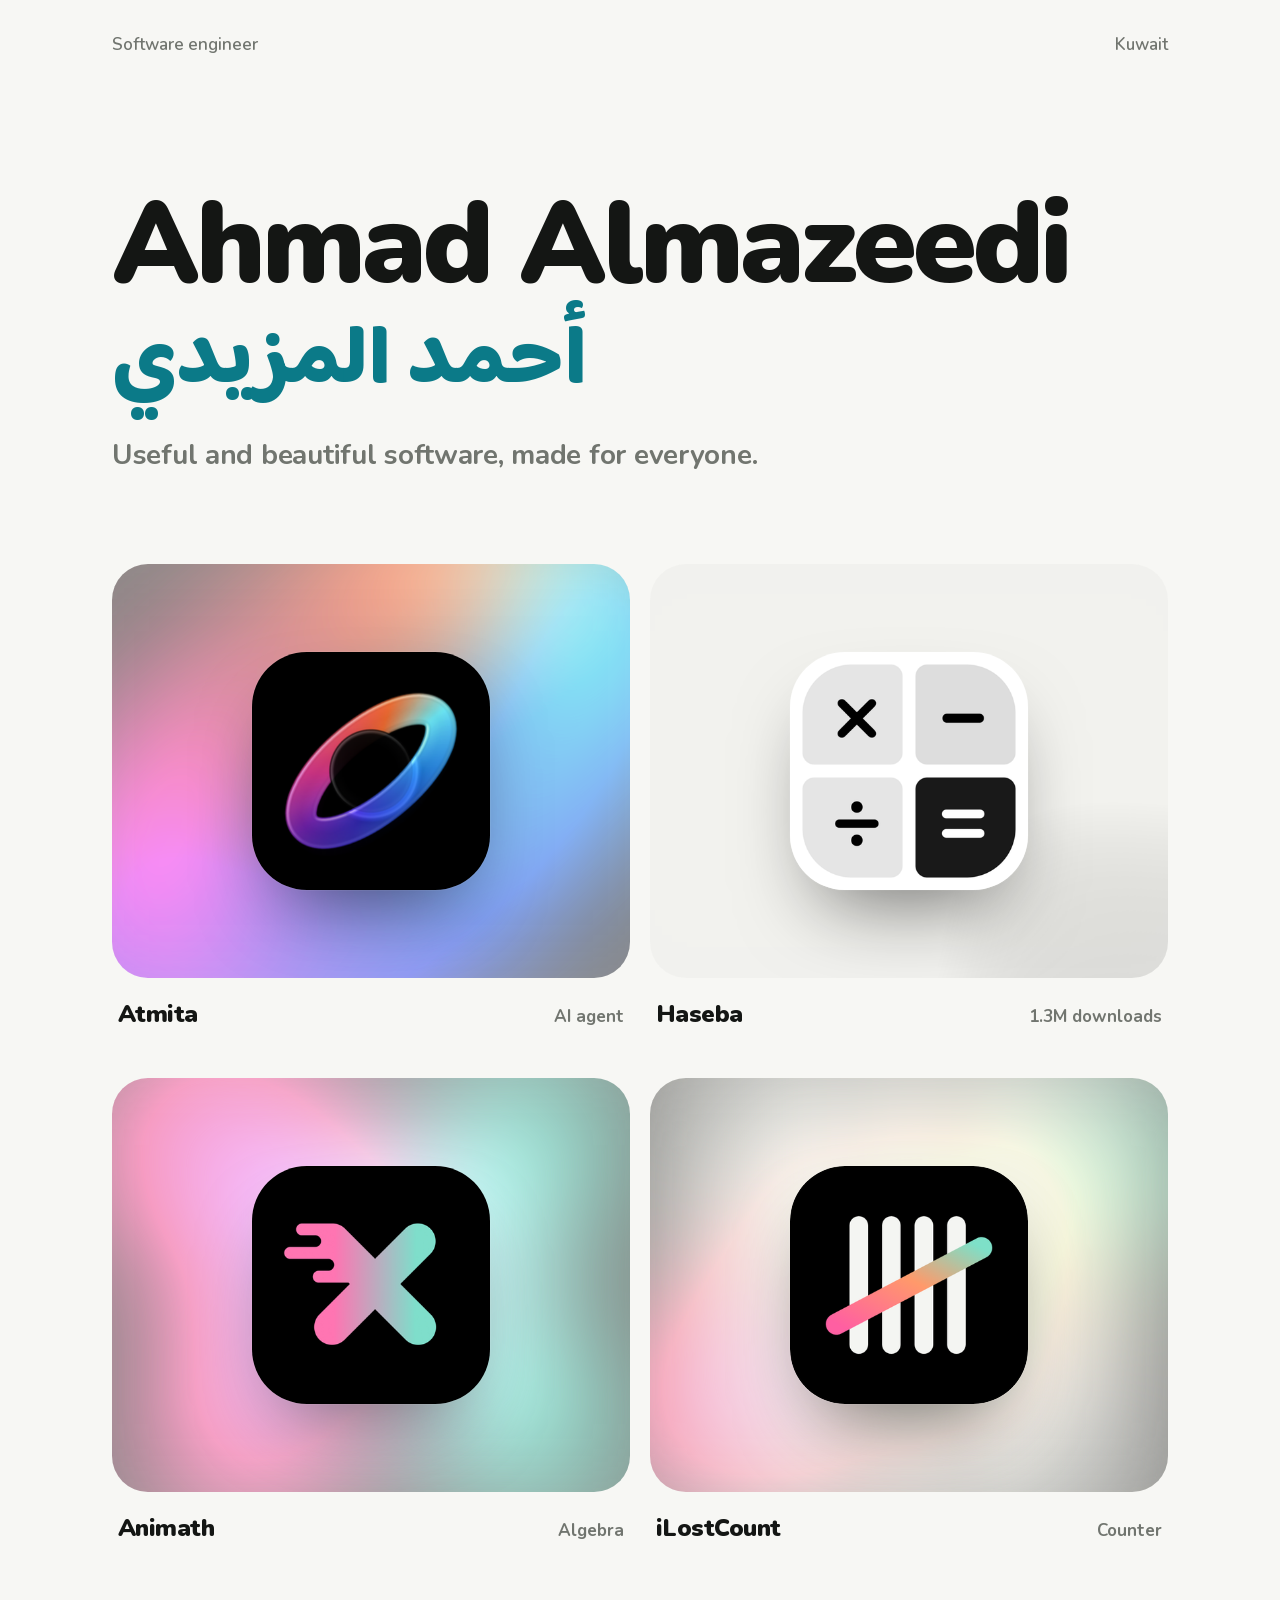
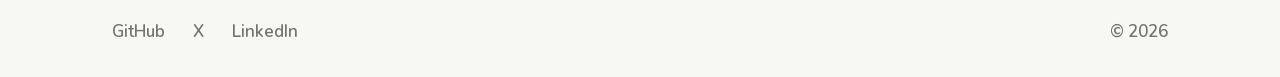
==== commit 4dfb8c8c: "App icons as the main visual of each tile, with a soft glow in their own colours; remove screenshots" ====
--- a/index.html
+++ b/index.html
@@ -28,18 +28,11 @@
   --font: "Nunito", ui-rounded, "SF Pro Rounded", system-ui, sans-serif;
   --heavy: 900;
   --pad: clamp(1.25rem, 5vw, 5rem);
-  --t-atmita: linear-gradient(150deg, #EDE7FF, #DDEBFF 55%, #FFE7DA);
-  --t-haseba: linear-gradient(150deg, #F1F1EE, #E4E4DF);
-  --t-animath: linear-gradient(150deg, #FFE3EF, #DDF6EE);
-  --t-ilc: linear-gradient(150deg, #FFE6EC, #FFEBDD 50%, #DDF5EE);
+  --tile: #EFEFEB; --glow: .45; --lift: 1.9;
 }
 @media (prefers-color-scheme: dark) {
   :root {
-    --bg: #0D0E0D; --ink: #EEEFEB; --soft: #9A9E97; --line: rgba(238,239,235,.09); --accent: #6FD0DC;
-    --t-atmita: linear-gradient(150deg, #231A45, #12203D 55%, #2E1A14);
-    --t-haseba: linear-gradient(150deg, #1E1F1E, #161716);
-    --t-animath: linear-gradient(150deg, #3A1628, #0F2C25);
-    --t-ilc: linear-gradient(150deg, #3A1622, #33200F 50%, #0F2C25);
+    --bg: #0D0E0D; --tile: #161716; --glow: .55; --lift: 1; --ink: #EEEFEB; --soft: #9A9E97; --line: rgba(238,239,235,.09); --accent: #6FD0DC;
   }
 }
 * { box-sizing: border-box; }
@@ -57,18 +50,12 @@
 .line { margin: 1.5rem 0 0; font-weight: 700; font-size: clamp(1.3rem, 2.4vw, 1.75rem); line-height: 1.3; color: var(--soft); letter-spacing: -0.01em; }
 
 .apps { list-style: none; margin: 0; padding: 0; display: grid; grid-template-columns: repeat(2, minmax(0, 1fr)); gap: clamp(2rem, 3.5vw, 3rem) clamp(.875rem, 1.6vw, 1.25rem); }
-.apps a { display: grid; gap: 1rem; }
-.shot { position: relative; aspect-ratio: 5 / 4; border-radius: 2rem; overflow: hidden; box-shadow: inset 0 0 0 1px var(--line); }
-.apps li:nth-child(1) .shot { background: var(--t-atmita); }
-.apps li:nth-child(2) .shot { background: var(--t-haseba); }
-.apps li:nth-child(3) .shot { background: var(--t-animath); }
-.apps li:nth-child(4) .shot { background: var(--t-ilc); }
-.shot img { position: absolute; display: block; height: auto; box-shadow: 0 0 0 1px rgba(0,0,0,.08), 0 30px 60px -24px rgba(0,0,0,.4); }
-.shot.web img { left: 9%; top: 13%; width: 112%; border-radius: .9rem; }
-.shot.phone img { left: 50%; top: 12%; width: 42%; transform: translateX(-50%); border-radius: 1.75rem 1.75rem 0 0; box-shadow: 0 0 0 7px #151615, 0 0 0 8px rgba(255,255,255,.08), 0 40px 70px -20px rgba(0,0,0,.45); }
-.cap { display: flex; align-items: center; gap: .75rem; padding-inline: .25rem; }
-.cap img { width: 2.5rem; height: 2.5rem; border-radius: 23%; box-shadow: 0 0 0 1px var(--line); }
-.cap b { font-weight: var(--heavy); font-size: 1.375rem; letter-spacing: -0.02em; }
+.apps a { display: grid; gap: 1.1rem; }
+.tile { position: relative; display: grid; place-items: center; aspect-ratio: 5 / 4; border-radius: 2.25rem; overflow: hidden; background: var(--tile); isolation: isolate; }
+.tile .glow { position: absolute; inset: -30%; width: 160%; height: 160%; object-fit: cover; filter: blur(80px) saturate(2.2) brightness(var(--lift)); opacity: var(--glow); z-index: -1; }
+.tile .icon { width: 46%; height: auto; aspect-ratio: 1; border-radius: 23%; box-shadow: 0 0 0 1px rgba(255,255,255,.06), 0 40px 80px -30px rgba(0,0,0,.55); }
+.cap { display: flex; align-items: baseline; gap: .75rem; padding-inline: .35rem; }
+.cap b { font-weight: var(--heavy); font-size: 1.5rem; letter-spacing: -0.02em; }
 .cap span { margin-inline-start: auto; color: var(--soft); font-weight: 700; }
 
 .foot { margin-top: auto; padding-block: 4.5rem 2rem; display: flex; flex-wrap: wrap; justify-content: space-between; gap: 1rem; color: var(--soft); font-weight: 600; }
@@ -103,20 +90,20 @@
 
     <ul class="apps" aria-label="Work">
       <li class="fade" style="--i:3"><a href="https://atmita.com/">
-        <div class="shot web"><img src="/assets/shots/atmita.webp" alt="" width="1100" height="689" loading="lazy"></div>
-        <div class="cap"><img src="/assets/icons/atmita.png" alt="" width="40" height="40"><b>Atmita</b><span>AI agent</span></div>
+        <div class="tile"><img class="glow" src="/assets/icons/atmita.png" alt=""><img class="icon" src="/assets/icons/atmita.png" alt="" width="360" height="360"></div>
+        <div class="cap"><b>Atmita</b><span>AI agent</span></div>
       </a></li>
       <li class="fade" style="--i:4"><a href="https://apps.apple.com/us/app/haseba-calculator-converter/id1121281655">
-        <div class="shot phone"><picture><source srcset="/assets/shots/haseba-dark.webp" media="(prefers-color-scheme: dark)"><img src="/assets/shots/haseba-light.webp" alt="" width="468" height="989" loading="lazy"></picture></div>
-        <div class="cap"><img src="/assets/icons/haseba.png" alt="" width="40" height="40"><b>Haseba</b><span>1.3M downloads</span></div>
+        <div class="tile" style="--glow:.18"><img class="glow" src="/assets/icons/haseba.png" alt=""><img class="icon" src="/assets/icons/haseba.png" alt="" width="360" height="360"></div>
+        <div class="cap"><b>Haseba</b><span>1.3M downloads</span></div>
       </a></li>
       <li class="fade" style="--i:5"><a href="https://apps.apple.com/us/app/animath-ai-tutor-solver/id1615638274">
-        <div class="shot phone"><img src="/assets/shots/animath.webp" alt="" width="468" height="989" loading="lazy"></div>
-        <div class="cap"><img src="/assets/icons/animath.png" alt="" width="40" height="40"><b>Animath</b><span>Algebra</span></div>
+        <div class="tile"><img class="glow" src="/assets/icons/animath.png" alt=""><img class="icon" src="/assets/icons/animath.png" alt="" width="360" height="360"></div>
+        <div class="cap"><b>Animath</b><span>Algebra</span></div>
       </a></li>
       <li class="fade" style="--i:6"><a href="https://ilostcount.com/">
-        <div class="shot web"><picture><source srcset="/assets/shots/ilc-dark.webp" media="(prefers-color-scheme: dark)"><img src="/assets/shots/ilc-light.webp" alt="" width="1100" height="706" loading="lazy"></picture></div>
-        <div class="cap"><img src="/assets/icons/ilostcount.png" alt="" width="40" height="40"><b>iLostCount</b><span>Counter</span></div>
+        <div class="tile"><img class="glow" src="/assets/icons/ilostcount.png" alt=""><img class="icon" src="/assets/icons/ilostcount.png" alt="" width="360" height="360"></div>
+        <div class="cap"><b>iLostCount</b><span>Counter</span></div>
       </a></li>
     </ul>
   </main>
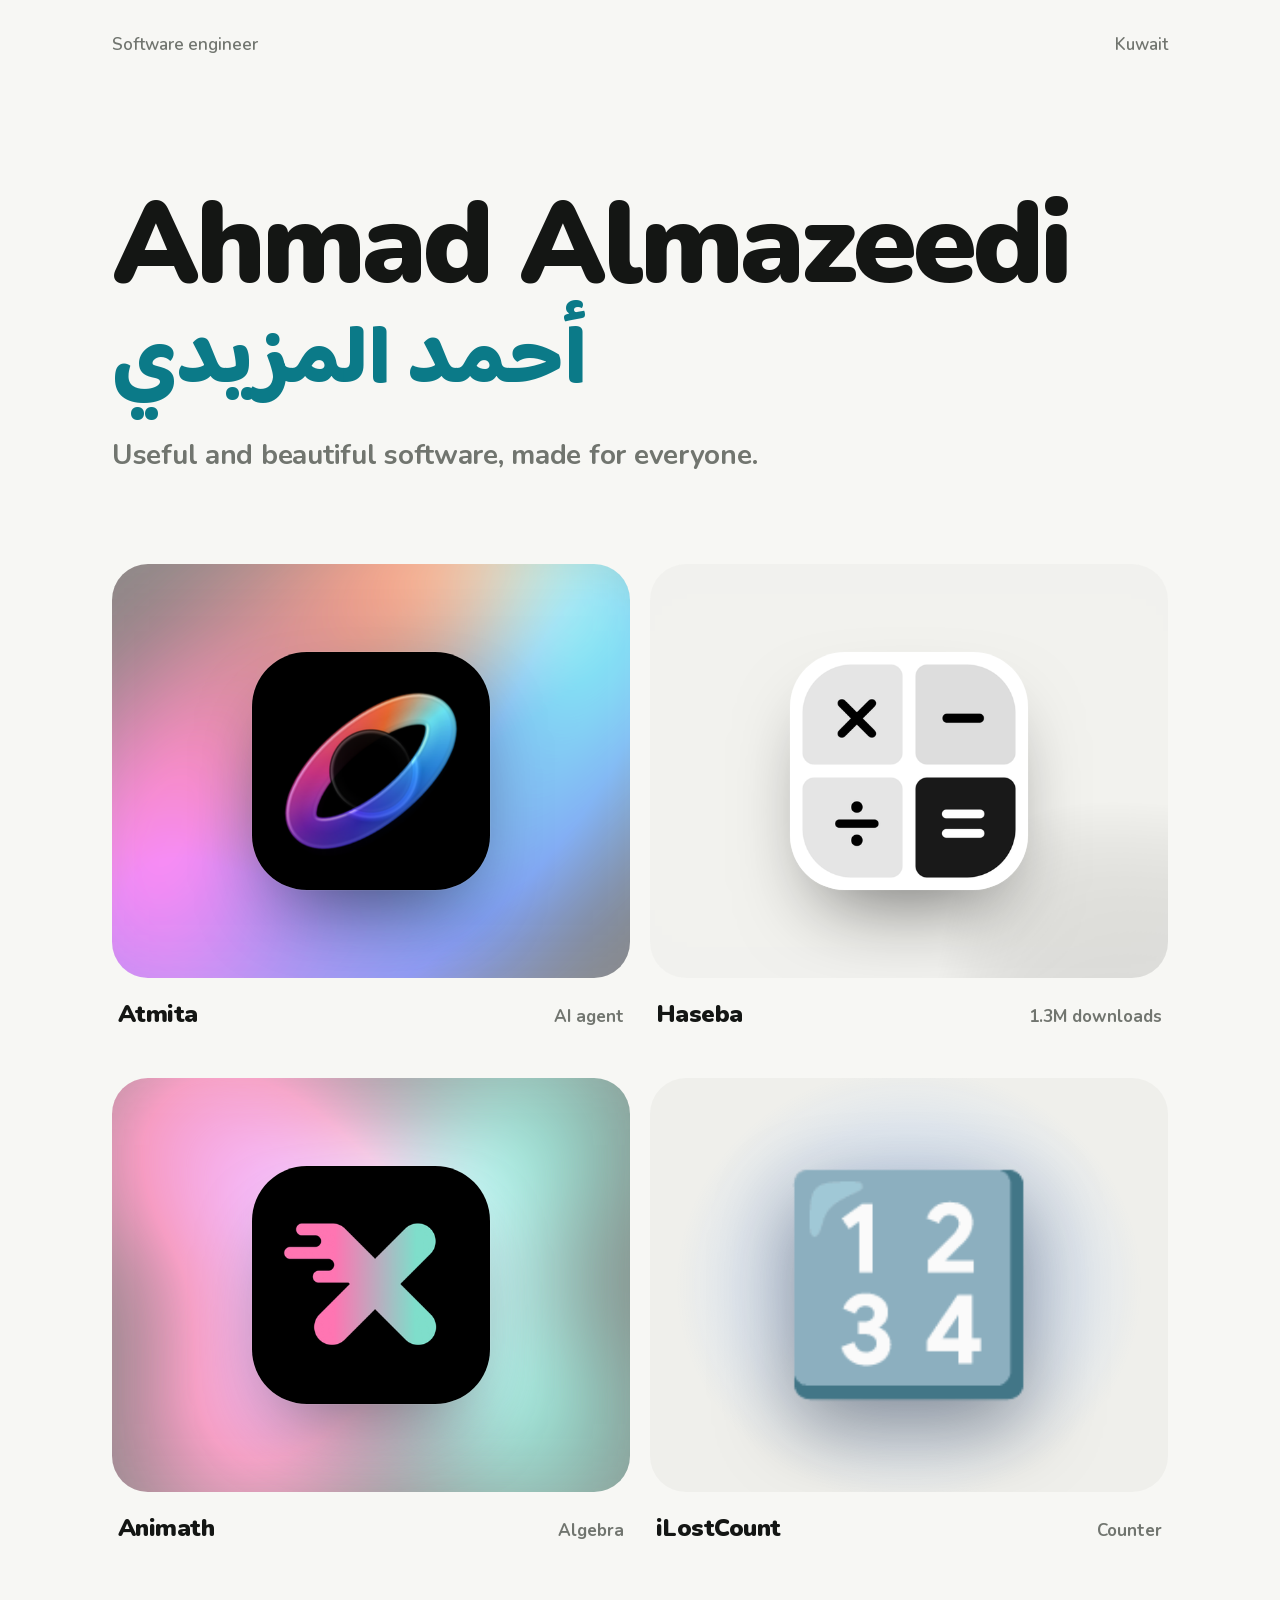
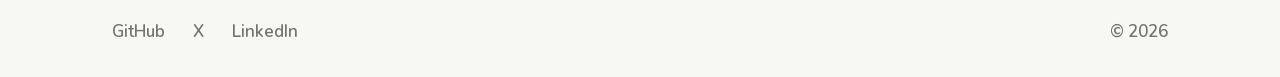
==== commit 8471c064: "Homepage redesign: name as hero, app icons as main visuals, iLostCount's real 🔢 icon, rounded type, " ====
--- a/index.html
+++ b/index.html
@@ -28,11 +28,11 @@
   --font: "Nunito", ui-rounded, "SF Pro Rounded", system-ui, sans-serif;
   --heavy: 900;
   --pad: clamp(1.25rem, 5vw, 5rem);
-  --tile: #EFEFEB; --glow: .45; --lift: 1.9;
+  --tile: #EFEFEB; --glow: .45; --lift: 1.9; --emoji-glow: .32;
 }
 @media (prefers-color-scheme: dark) {
   :root {
-    --bg: #0D0E0D; --tile: #161716; --glow: .55; --lift: 1; --ink: #EEEFEB; --soft: #9A9E97; --line: rgba(238,239,235,.09); --accent: #6FD0DC;
+    --bg: #0D0E0D; --tile: #161716; --glow: .55; --lift: 1; --emoji-glow: .4; --ink: #EEEFEB; --soft: #9A9E97; --line: rgba(238,239,235,.09); --accent: #6FD0DC;
   }
 }
 * { box-sizing: border-box; }
@@ -54,6 +54,8 @@
 .tile { position: relative; display: grid; place-items: center; aspect-ratio: 5 / 4; border-radius: 2.25rem; overflow: hidden; background: var(--tile); isolation: isolate; }
 .tile .glow { position: absolute; inset: -30%; width: 160%; height: 160%; object-fit: cover; filter: blur(80px) saturate(2.2) brightness(var(--lift)); opacity: var(--glow); z-index: -1; }
 .tile .icon { width: 46%; height: auto; aspect-ratio: 1; border-radius: 23%; box-shadow: 0 0 0 1px rgba(255,255,255,.06), 0 40px 80px -30px rgba(0,0,0,.55); }
+.tile.emoji { background: radial-gradient(60% 70% at 50% 50%, rgba(56,132,255,var(--emoji-glow)), transparent 75%), var(--tile); }
+.tile.emoji .icon { width: auto; aspect-ratio: auto; border-radius: 0; box-shadow: none; font-size: clamp(6rem, 17vw, 13rem); line-height: 1; font-family: "Apple Color Emoji", "Segoe UI Emoji", "Noto Color Emoji", sans-serif; filter: drop-shadow(0 30px 40px rgba(0,0,0,.35)); }
 .cap { display: flex; align-items: baseline; gap: .75rem; padding-inline: .35rem; }
 .cap b { font-weight: var(--heavy); font-size: 1.5rem; letter-spacing: -0.02em; }
 .cap span { margin-inline-start: auto; color: var(--soft); font-weight: 700; }
@@ -102,7 +104,7 @@
         <div class="cap"><b>Animath</b><span>Algebra</span></div>
       </a></li>
       <li class="fade" style="--i:6"><a href="https://ilostcount.com/">
-        <div class="tile"><img class="glow" src="/assets/icons/ilostcount.png" alt=""><img class="icon" src="/assets/icons/ilostcount.png" alt="" width="360" height="360"></div>
+        <div class="tile emoji"><span class="icon" role="img" aria-label="iLostCount">🔢</span></div>
         <div class="cap"><b>iLostCount</b><span>Counter</span></div>
       </a></li>
     </ul>
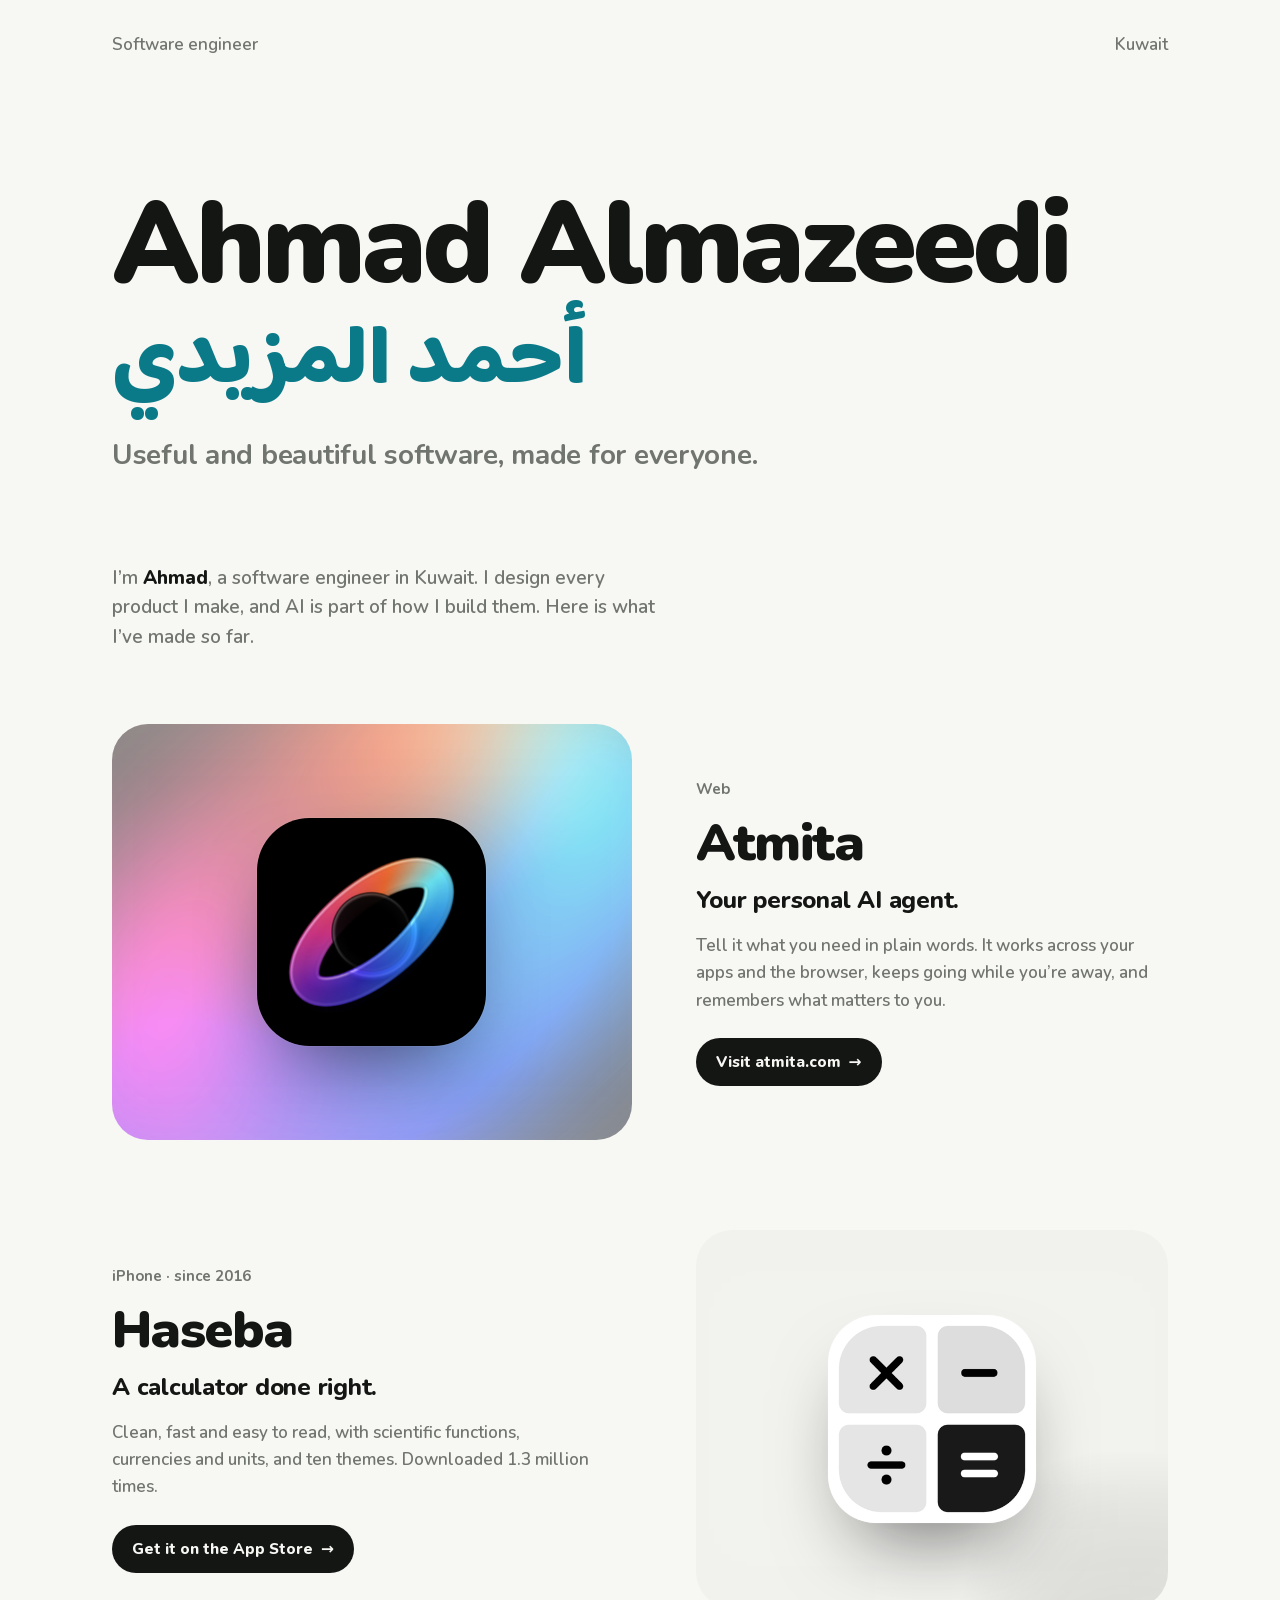
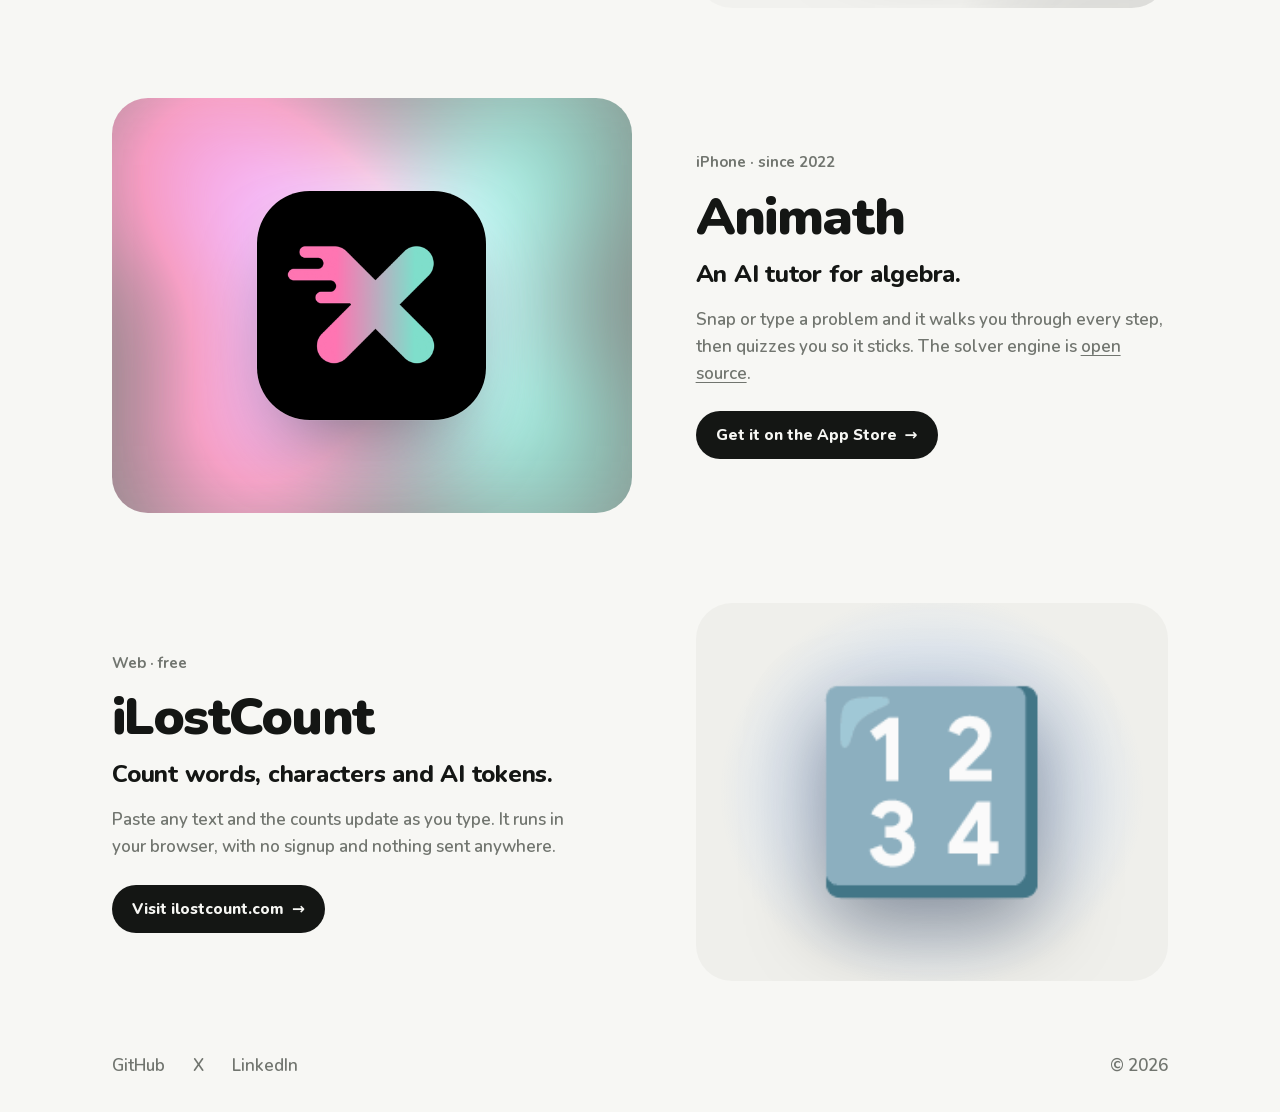
==== commit f3179aa7: "One section per app: big icon tile, tagline, short brief and a link; intro under the name" ====
--- a/index.html
+++ b/index.html
@@ -49,21 +49,34 @@
 h1 .ar { font-family: "Baloo Bhaijaan 2", var(--font); font-weight: 800; font-size: .72em; letter-spacing: 0; line-height: 1.2; color: var(--accent); }
 .line { margin: 1.5rem 0 0; font-weight: 700; font-size: clamp(1.3rem, 2.4vw, 1.75rem); line-height: 1.3; color: var(--soft); letter-spacing: -0.01em; }
 
-.apps { list-style: none; margin: 0; padding: 0; display: grid; grid-template-columns: repeat(2, minmax(0, 1fr)); gap: clamp(2rem, 3.5vw, 3rem) clamp(.875rem, 1.6vw, 1.25rem); }
-.apps a { display: grid; gap: 1.1rem; }
+.intro { max-width: 34rem; margin: 0 0 clamp(3rem, 8vh, 5rem); font-size: 1.1875rem; font-weight: 600; color: var(--soft); }
+.intro strong { color: var(--ink); font-weight: 800; }
+
+.apps { list-style: none; margin: 0; padding: 0; display: grid; gap: clamp(4rem, 10vh, 7rem); }
+.app { display: grid; grid-template-columns: minmax(0, 1.1fr) minmax(0, 1fr); gap: clamp(2rem, 5vw, 4.5rem); align-items: center; }
+.app:nth-child(even) .tile { order: 2; }
 .tile { position: relative; display: grid; place-items: center; aspect-ratio: 5 / 4; border-radius: 2.25rem; overflow: hidden; background: var(--tile); isolation: isolate; }
 .tile .glow { position: absolute; inset: -30%; width: 160%; height: 160%; object-fit: cover; filter: blur(80px) saturate(2.2) brightness(var(--lift)); opacity: var(--glow); z-index: -1; }
-.tile .icon { width: 46%; height: auto; aspect-ratio: 1; border-radius: 23%; box-shadow: 0 0 0 1px rgba(255,255,255,.06), 0 40px 80px -30px rgba(0,0,0,.55); }
+.tile .icon { width: 44%; height: auto; aspect-ratio: 1; border-radius: 23%; box-shadow: 0 0 0 1px rgba(255,255,255,.06), 0 40px 80px -30px rgba(0,0,0,.55); }
 .tile.emoji { background: radial-gradient(60% 70% at 50% 50%, rgba(56,132,255,var(--emoji-glow)), transparent 75%), var(--tile); }
-.tile.emoji .icon { width: auto; aspect-ratio: auto; border-radius: 0; box-shadow: none; font-size: clamp(6rem, 17vw, 13rem); line-height: 1; font-family: "Apple Color Emoji", "Segoe UI Emoji", "Noto Color Emoji", sans-serif; filter: drop-shadow(0 30px 40px rgba(0,0,0,.35)); }
-.cap { display: flex; align-items: baseline; gap: .75rem; padding-inline: .35rem; }
-.cap b { font-weight: var(--heavy); font-size: 1.5rem; letter-spacing: -0.02em; }
-.cap span { margin-inline-start: auto; color: var(--soft); font-weight: 700; }
+.tile.emoji .icon { width: auto; aspect-ratio: auto; border-radius: 0; box-shadow: none; font-size: clamp(6rem, 15vw, 12rem); line-height: 1; font-family: "Apple Color Emoji", "Segoe UI Emoji", "Noto Color Emoji", sans-serif; filter: drop-shadow(0 30px 40px rgba(0,0,0,.35)); }
+
+.about { display: grid; gap: 1rem; justify-items: start; }
+.meta { margin: 0; color: var(--soft); font-weight: 700; font-size: .9375rem; }
+.about h2 { margin: 0; font-weight: var(--heavy); font-size: clamp(2.25rem, 4.2vw, 3.25rem); line-height: 1; letter-spacing: -0.03em; }
+.tag { margin: 0; font-weight: 800; font-size: clamp(1.25rem, 2vw, 1.5rem); line-height: 1.3; letter-spacing: -0.01em; }
+.brief { margin: 0; max-width: 30rem; color: var(--soft); font-weight: 600; font-size: 1.0625rem; line-height: 1.6; }
+.brief a { color: inherit; text-decoration: underline; text-underline-offset: .2em; }
+.open { margin-top: .5rem; display: inline-flex; align-items: center; gap: .5rem; padding: .75rem 1.25rem; border-radius: 999px; background: var(--ink); color: var(--bg); font-weight: 800; font-size: .9688rem; }
 
 .foot { margin-top: auto; padding-block: 4.5rem 2rem; display: flex; flex-wrap: wrap; justify-content: space-between; gap: 1rem; color: var(--soft); font-weight: 600; }
 .foot nav { display: flex; gap: 1.75rem; }
 .foot a:hover { color: var(--ink); }
 
+@media (max-width: 52rem) {
+  .app { grid-template-columns: 1fr; gap: 1.5rem; }
+  .app:nth-child(even) .tile { order: 0; }
+}
 @media (max-width: 44rem) {
   .apps { grid-template-columns: 1fr; }
   h1 { flex-direction: column; align-items: flex-start; }
@@ -90,23 +103,49 @@
       <p class="line fade" style="--i:2">Useful and beautiful software, made for everyone.</p>
     </section>
 
+    <p class="intro fade" style="--i:2">I’m <strong>Ahmad</strong>, a software engineer in Kuwait. I design every product I make, and AI is part of how I build them. Here is what I’ve made so far.</p>
+
     <ul class="apps" aria-label="Work">
-      <li class="fade" style="--i:3"><a href="https://atmita.com/">
+      <li class="app fade" style="--i:3">
         <div class="tile"><img class="glow" src="/assets/icons/atmita.png" alt=""><img class="icon" src="/assets/icons/atmita.png" alt="" width="360" height="360"></div>
-        <div class="cap"><b>Atmita</b><span>AI agent</span></div>
-      </a></li>
-      <li class="fade" style="--i:4"><a href="https://apps.apple.com/us/app/haseba-calculator-converter/id1121281655">
+        <div class="about">
+          <p class="meta">Web</p>
+          <h2>Atmita</h2>
+          <p class="tag">Your personal AI agent.</p>
+          <p class="brief">Tell it what you need in plain words. It works across your apps and the browser, keeps going while you’re away, and remembers what matters to you.</p>
+          <a class="open" href="https://atmita.com/">Visit atmita.com <span aria-hidden="true">→</span></a>
+        </div>
+      </li>
+      <li class="app fade" style="--i:4">
         <div class="tile" style="--glow:.18"><img class="glow" src="/assets/icons/haseba.png" alt=""><img class="icon" src="/assets/icons/haseba.png" alt="" width="360" height="360"></div>
-        <div class="cap"><b>Haseba</b><span>1.3M downloads</span></div>
-      </a></li>
-      <li class="fade" style="--i:5"><a href="https://apps.apple.com/us/app/animath-ai-tutor-solver/id1615638274">
+        <div class="about">
+          <p class="meta">iPhone · since 2016</p>
+          <h2>Haseba</h2>
+          <p class="tag">A calculator done right.</p>
+          <p class="brief">Clean, fast and easy to read, with scientific functions, currencies and units, and ten themes. Downloaded 1.3 million times.</p>
+          <a class="open" href="https://apps.apple.com/us/app/haseba-calculator-converter/id1121281655">Get it on the App Store <span aria-hidden="true">→</span></a>
+        </div>
+      </li>
+      <li class="app fade" style="--i:5">
         <div class="tile"><img class="glow" src="/assets/icons/animath.png" alt=""><img class="icon" src="/assets/icons/animath.png" alt="" width="360" height="360"></div>
-        <div class="cap"><b>Animath</b><span>Algebra</span></div>
-      </a></li>
-      <li class="fade" style="--i:6"><a href="https://ilostcount.com/">
-        <div class="tile emoji"><span class="icon" role="img" aria-label="iLostCount">🔢</span></div>
-        <div class="cap"><b>iLostCount</b><span>Counter</span></div>
-      </a></li>
+        <div class="about">
+          <p class="meta">iPhone · since 2022</p>
+          <h2>Animath</h2>
+          <p class="tag">An AI tutor for algebra.</p>
+          <p class="brief">Snap or type a problem and it walks you through every step, then quizzes you so it sticks. The solver engine is <a href="https://github.com/ahmad-almazeedi/AnimathSolver">open source</a>.</p>
+          <a class="open" href="https://apps.apple.com/us/app/animath-ai-tutor-solver/id1615638274">Get it on the App Store <span aria-hidden="true">→</span></a>
+        </div>
+      </li>
+      <li class="app fade" style="--i:6">
+        <div class="tile emoji"><span class="icon" role="img" aria-label="">🔢</span></div>
+        <div class="about">
+          <p class="meta">Web · free</p>
+          <h2>iLostCount</h2>
+          <p class="tag">Count words, characters and AI tokens.</p>
+          <p class="brief">Paste any text and the counts update as you type. It runs in your browser, with no signup and nothing sent anywhere.</p>
+          <a class="open" href="https://ilostcount.com/">Visit ilostcount.com <span aria-hidden="true">→</span></a>
+        </div>
+      </li>
     </ul>
   </main>
 
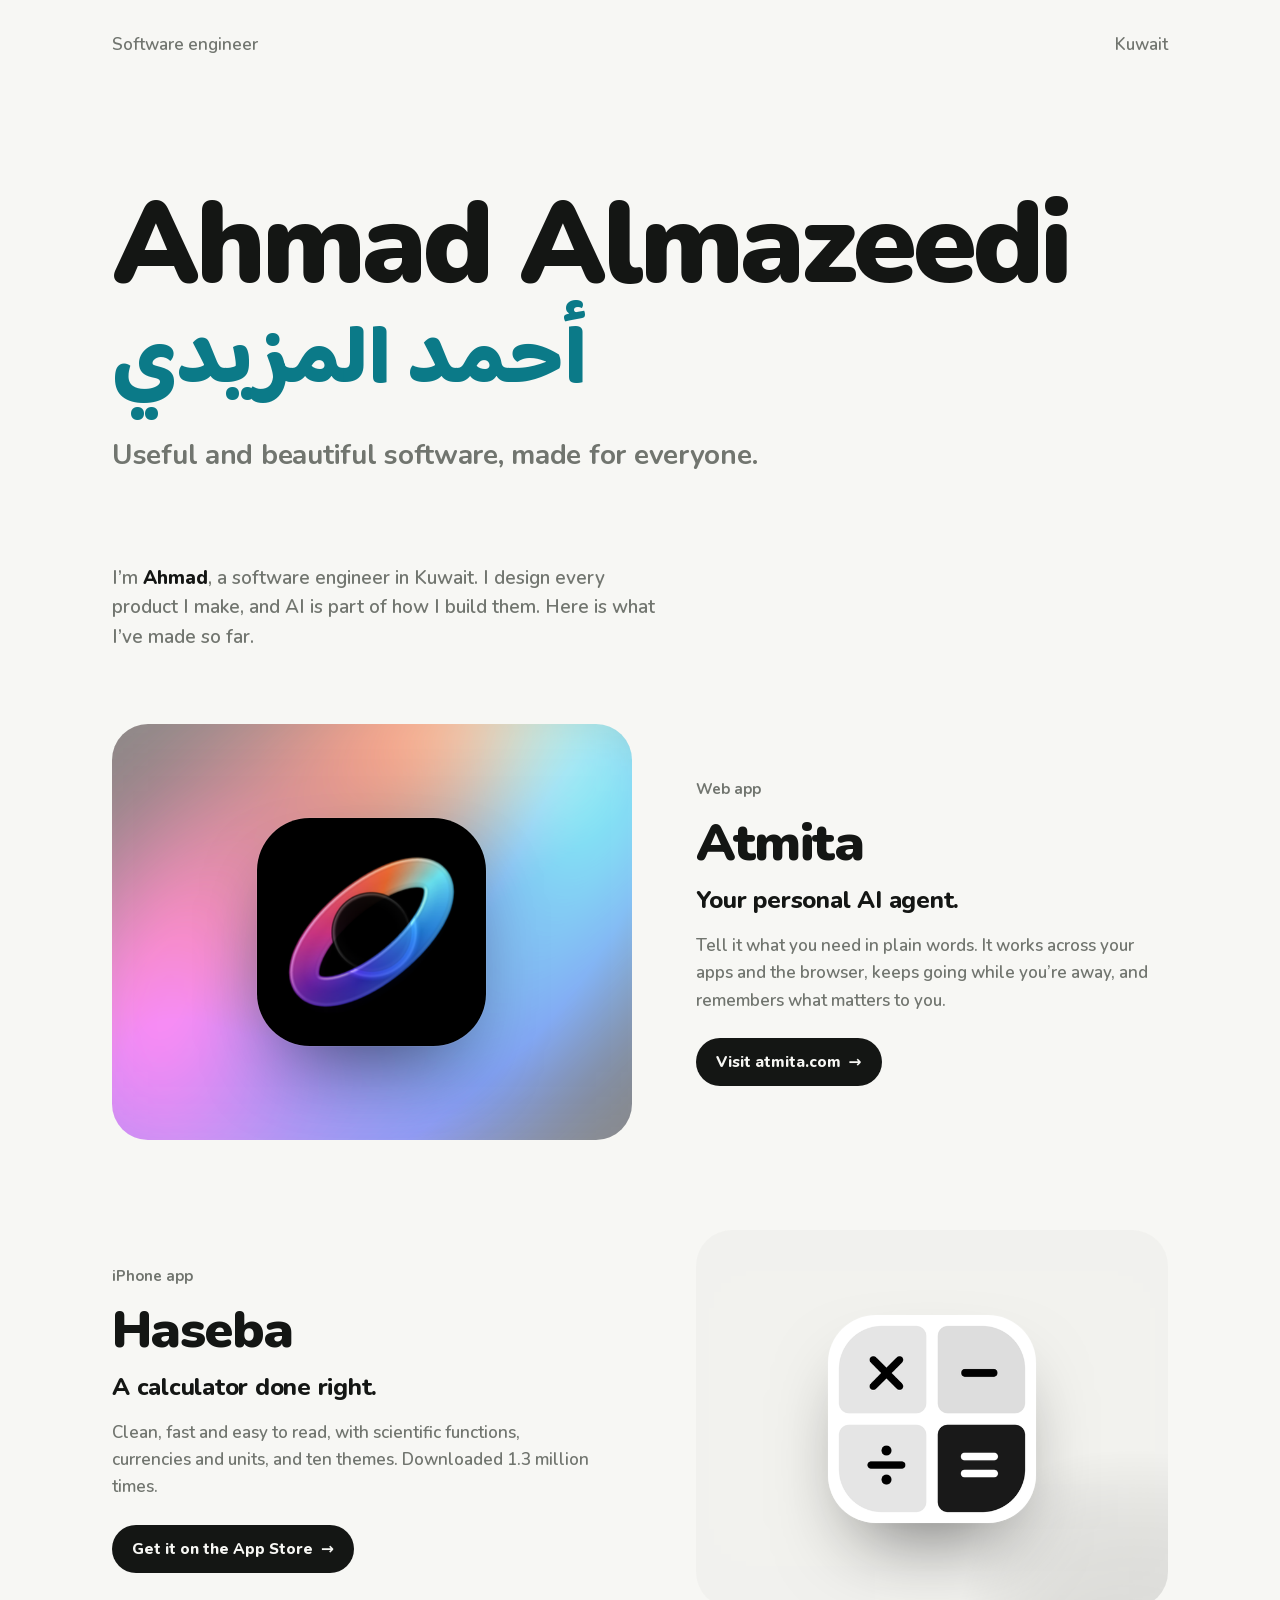
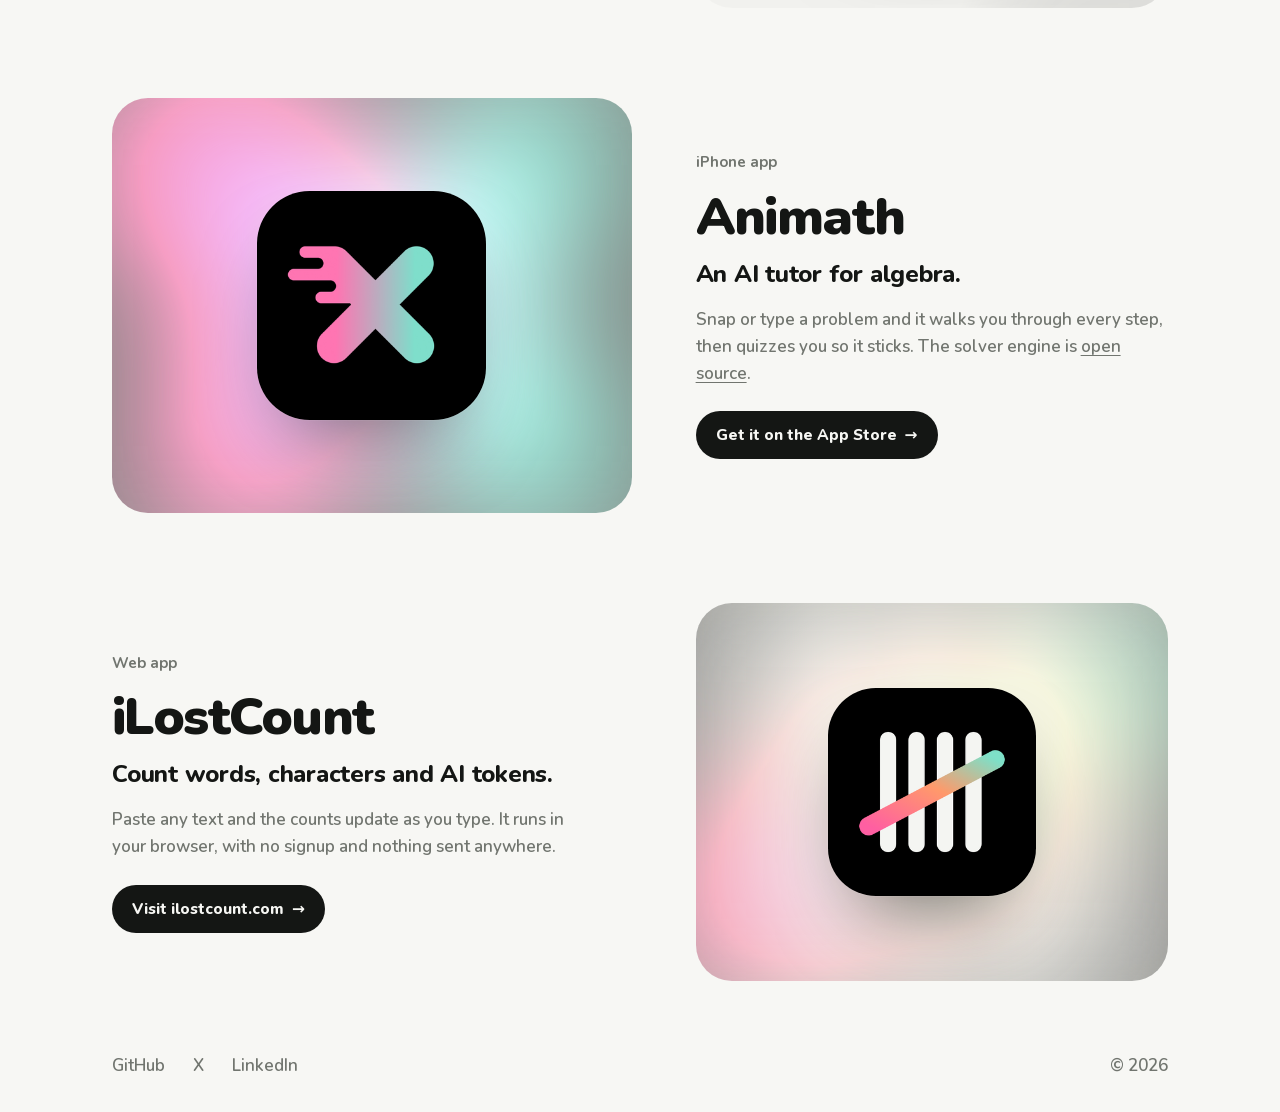
==== commit c82f3c6f: "Bring back the tally icon for iLostCount; same label style for every app (Web app / iPhone app)" ====
--- a/index.html
+++ b/index.html
@@ -58,8 +58,6 @@
 .tile { position: relative; display: grid; place-items: center; aspect-ratio: 5 / 4; border-radius: 2.25rem; overflow: hidden; background: var(--tile); isolation: isolate; }
 .tile .glow { position: absolute; inset: -30%; width: 160%; height: 160%; object-fit: cover; filter: blur(80px) saturate(2.2) brightness(var(--lift)); opacity: var(--glow); z-index: -1; }
 .tile .icon { width: 44%; height: auto; aspect-ratio: 1; border-radius: 23%; box-shadow: 0 0 0 1px rgba(255,255,255,.06), 0 40px 80px -30px rgba(0,0,0,.55); }
-.tile.emoji { background: radial-gradient(60% 70% at 50% 50%, rgba(56,132,255,var(--emoji-glow)), transparent 75%), var(--tile); }
-.tile.emoji .icon { width: auto; aspect-ratio: auto; border-radius: 0; box-shadow: none; font-size: clamp(6rem, 15vw, 12rem); line-height: 1; font-family: "Apple Color Emoji", "Segoe UI Emoji", "Noto Color Emoji", sans-serif; filter: drop-shadow(0 30px 40px rgba(0,0,0,.35)); }
 
 .about { display: grid; gap: 1rem; justify-items: start; }
 .meta { margin: 0; color: var(--soft); font-weight: 700; font-size: .9375rem; }
@@ -109,7 +107,7 @@
       <li class="app fade" style="--i:3">
         <div class="tile"><img class="glow" src="/assets/icons/atmita.png" alt=""><img class="icon" src="/assets/icons/atmita.png" alt="" width="360" height="360"></div>
         <div class="about">
-          <p class="meta">Web</p>
+          <p class="meta">Web app</p>
           <h2>Atmita</h2>
           <p class="tag">Your personal AI agent.</p>
           <p class="brief">Tell it what you need in plain words. It works across your apps and the browser, keeps going while you’re away, and remembers what matters to you.</p>
@@ -119,7 +117,7 @@
       <li class="app fade" style="--i:4">
         <div class="tile" style="--glow:.18"><img class="glow" src="/assets/icons/haseba.png" alt=""><img class="icon" src="/assets/icons/haseba.png" alt="" width="360" height="360"></div>
         <div class="about">
-          <p class="meta">iPhone · since 2016</p>
+          <p class="meta">iPhone app</p>
           <h2>Haseba</h2>
           <p class="tag">A calculator done right.</p>
           <p class="brief">Clean, fast and easy to read, with scientific functions, currencies and units, and ten themes. Downloaded 1.3 million times.</p>
@@ -129,7 +127,7 @@
       <li class="app fade" style="--i:5">
         <div class="tile"><img class="glow" src="/assets/icons/animath.png" alt=""><img class="icon" src="/assets/icons/animath.png" alt="" width="360" height="360"></div>
         <div class="about">
-          <p class="meta">iPhone · since 2022</p>
+          <p class="meta">iPhone app</p>
           <h2>Animath</h2>
           <p class="tag">An AI tutor for algebra.</p>
           <p class="brief">Snap or type a problem and it walks you through every step, then quizzes you so it sticks. The solver engine is <a href="https://github.com/ahmad-almazeedi/AnimathSolver">open source</a>.</p>
@@ -137,9 +135,9 @@
         </div>
       </li>
       <li class="app fade" style="--i:6">
-        <div class="tile emoji"><span class="icon" role="img" aria-label="">🔢</span></div>
+        <div class="tile"><img class="glow" src="/assets/icons/ilostcount.png" alt=""><img class="icon" src="/assets/icons/ilostcount.png" alt="" width="360" height="360"></div>
         <div class="about">
-          <p class="meta">Web · free</p>
+          <p class="meta">Web app</p>
           <h2>iLostCount</h2>
           <p class="tag">Count words, characters and AI tokens.</p>
           <p class="brief">Paste any text and the counts update as you type. It runs in your browser, with no signup and nothing sent anywhere.</p>
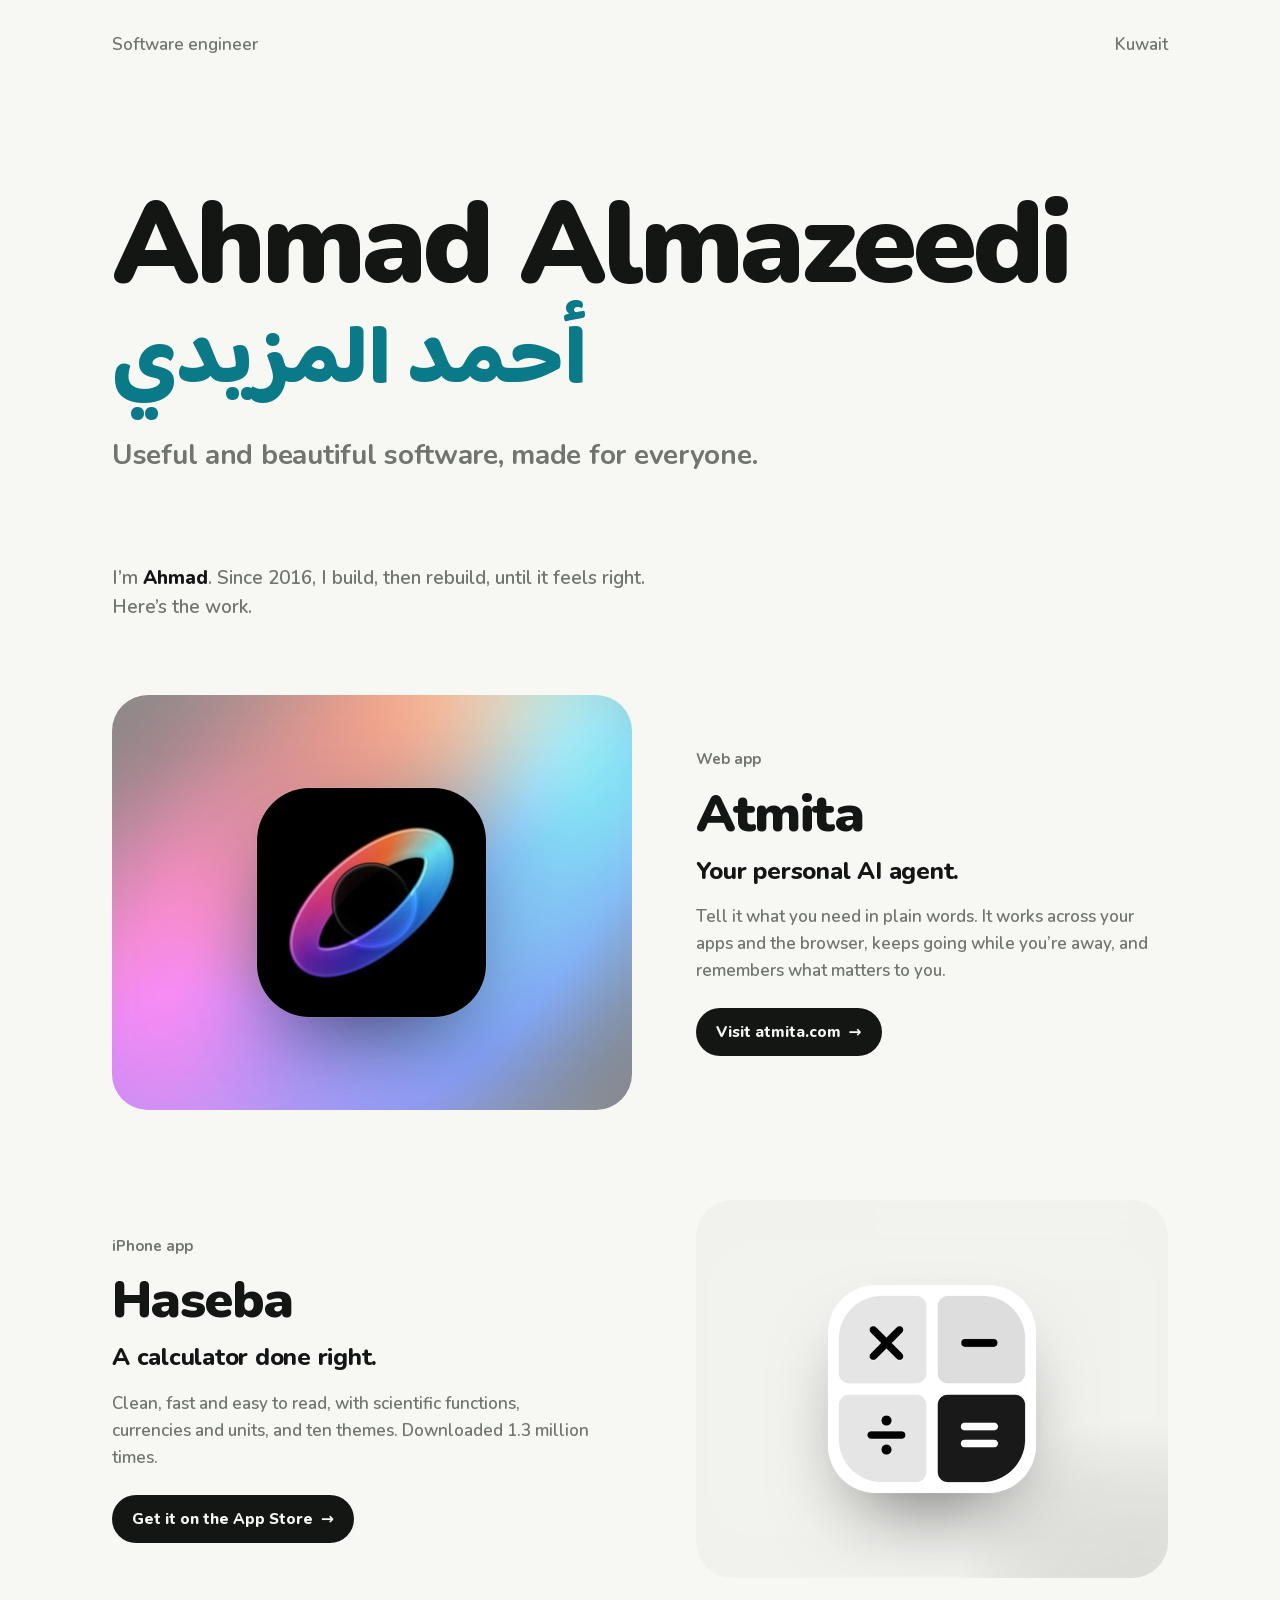
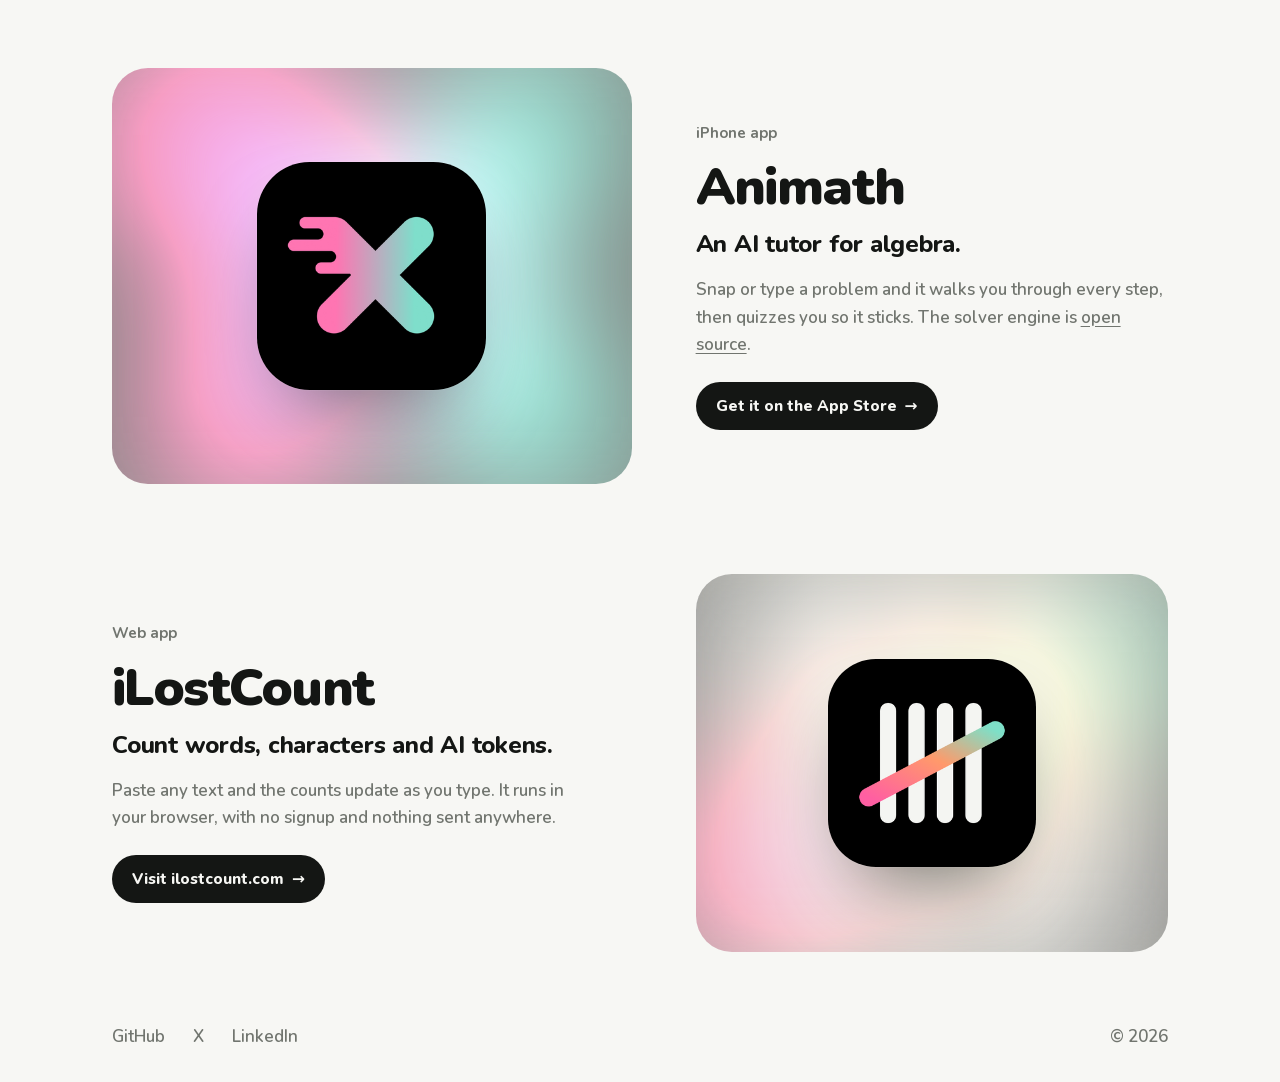
==== commit 71921f29: "New intro line" ====
--- a/index.html
+++ b/index.html
@@ -101,7 +101,7 @@
       <p class="line fade" style="--i:2">Useful and beautiful software, made for everyone.</p>
     </section>
 
-    <p class="intro fade" style="--i:2">I’m <strong>Ahmad</strong>, a software engineer in Kuwait. I design every product I make, and AI is part of how I build them. Here is what I’ve made so far.</p>
+    <p class="intro fade" style="--i:2">I’m <strong>Ahmad</strong>. Since 2016, I build, then rebuild, until it feels right. Here’s the work.</p>
 
     <ul class="apps" aria-label="Work">
       <li class="app fade" style="--i:3">
